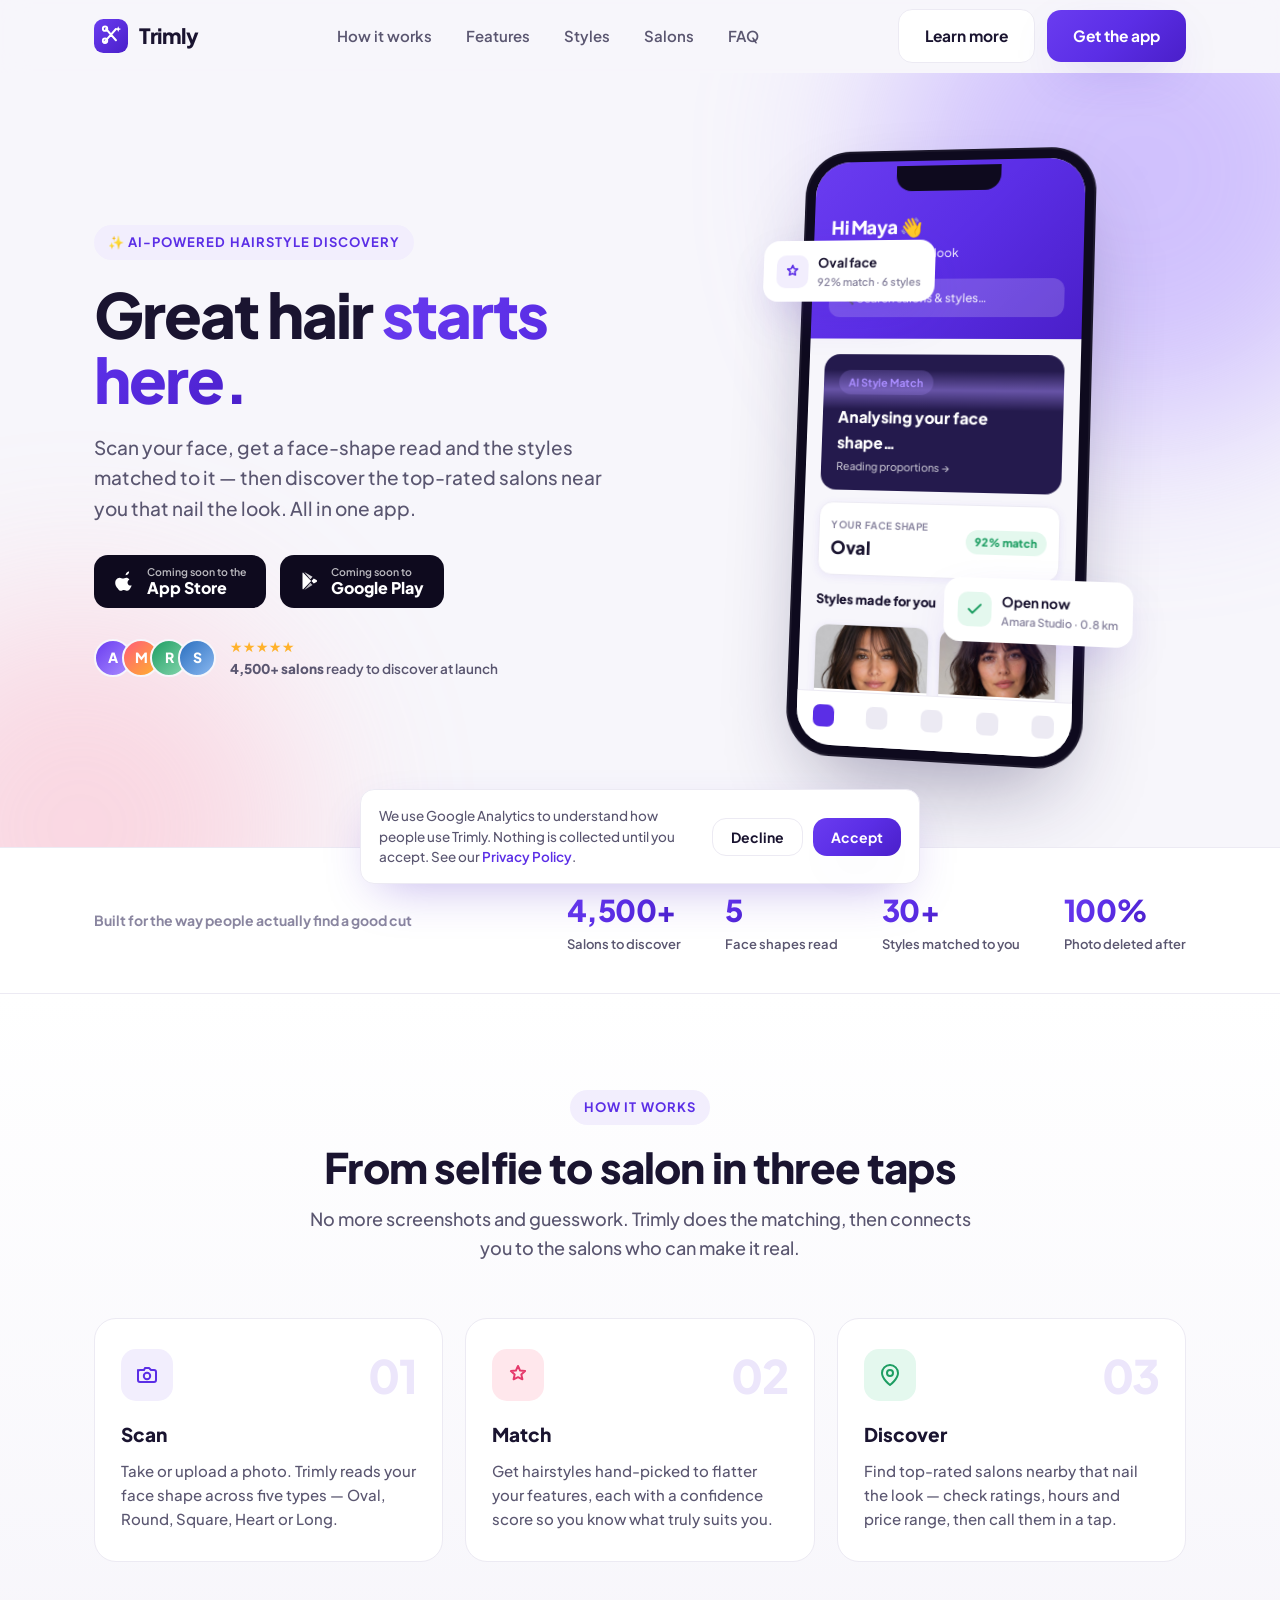
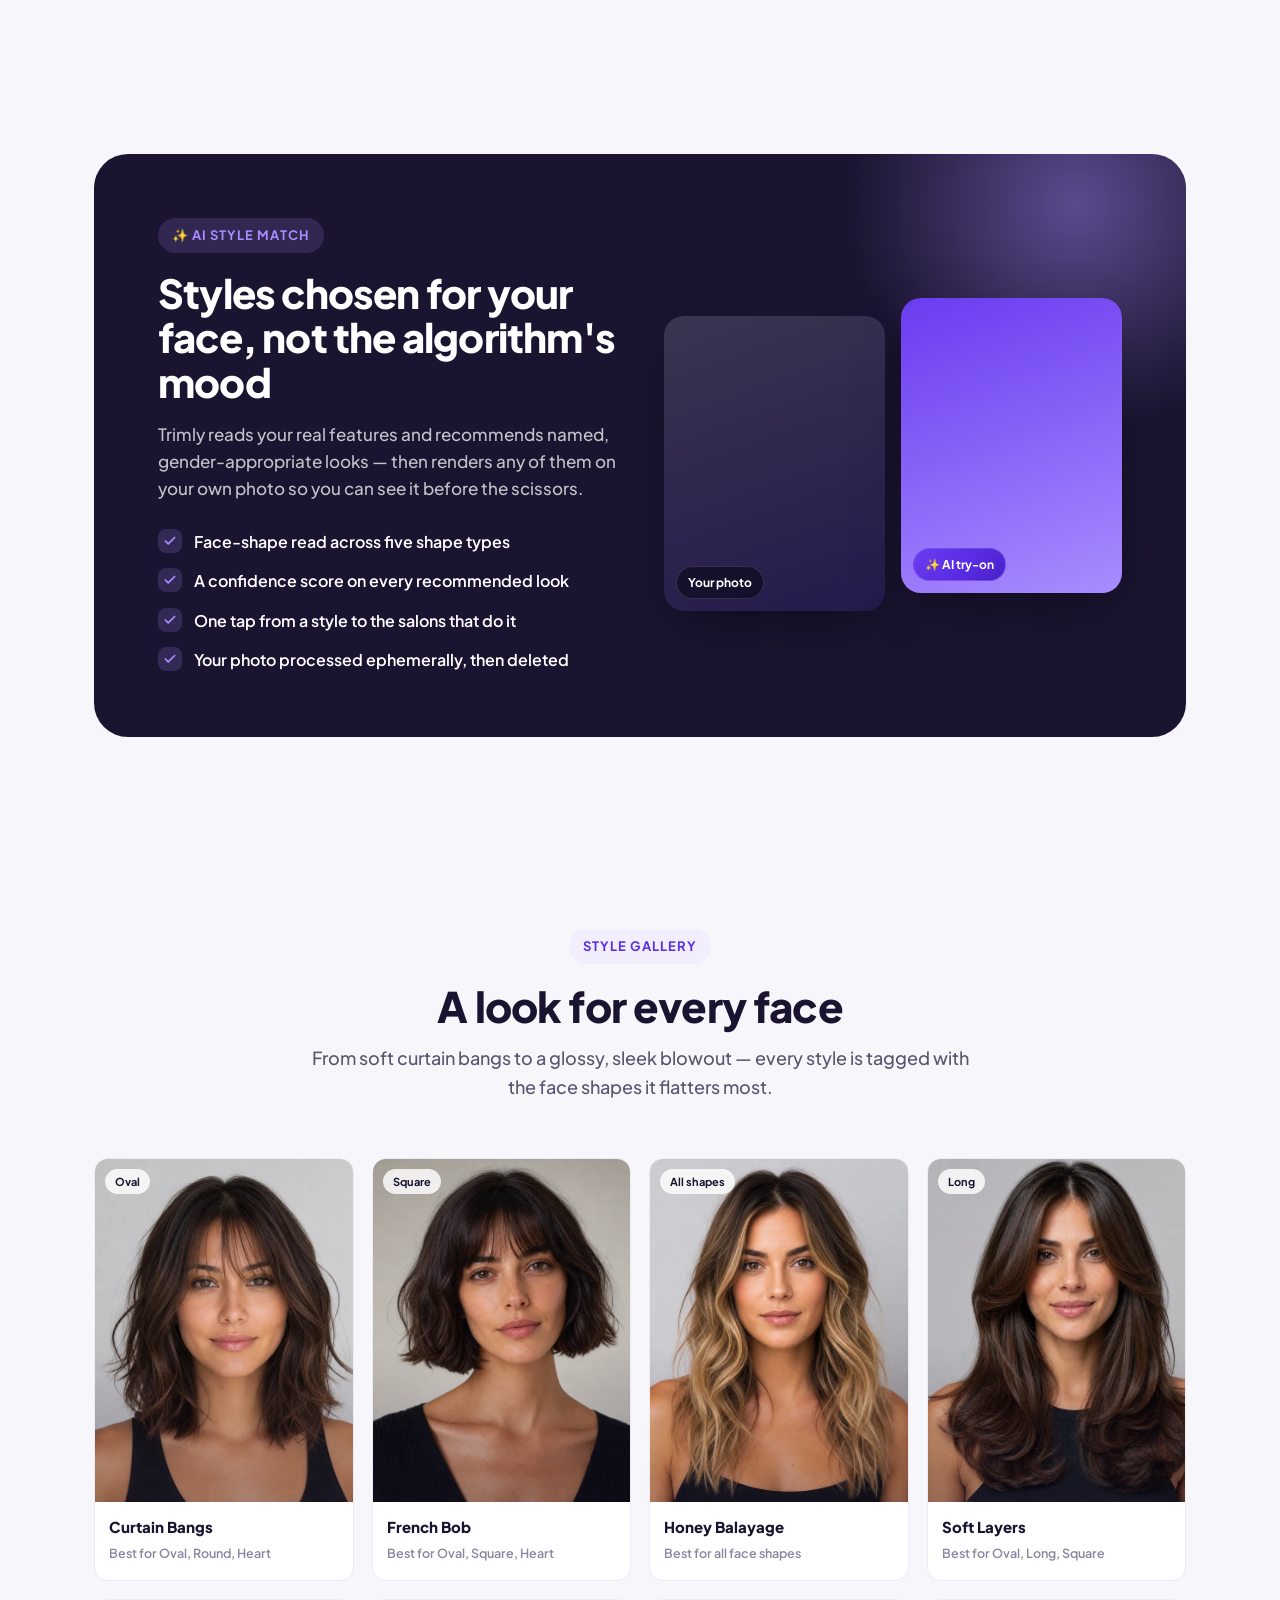
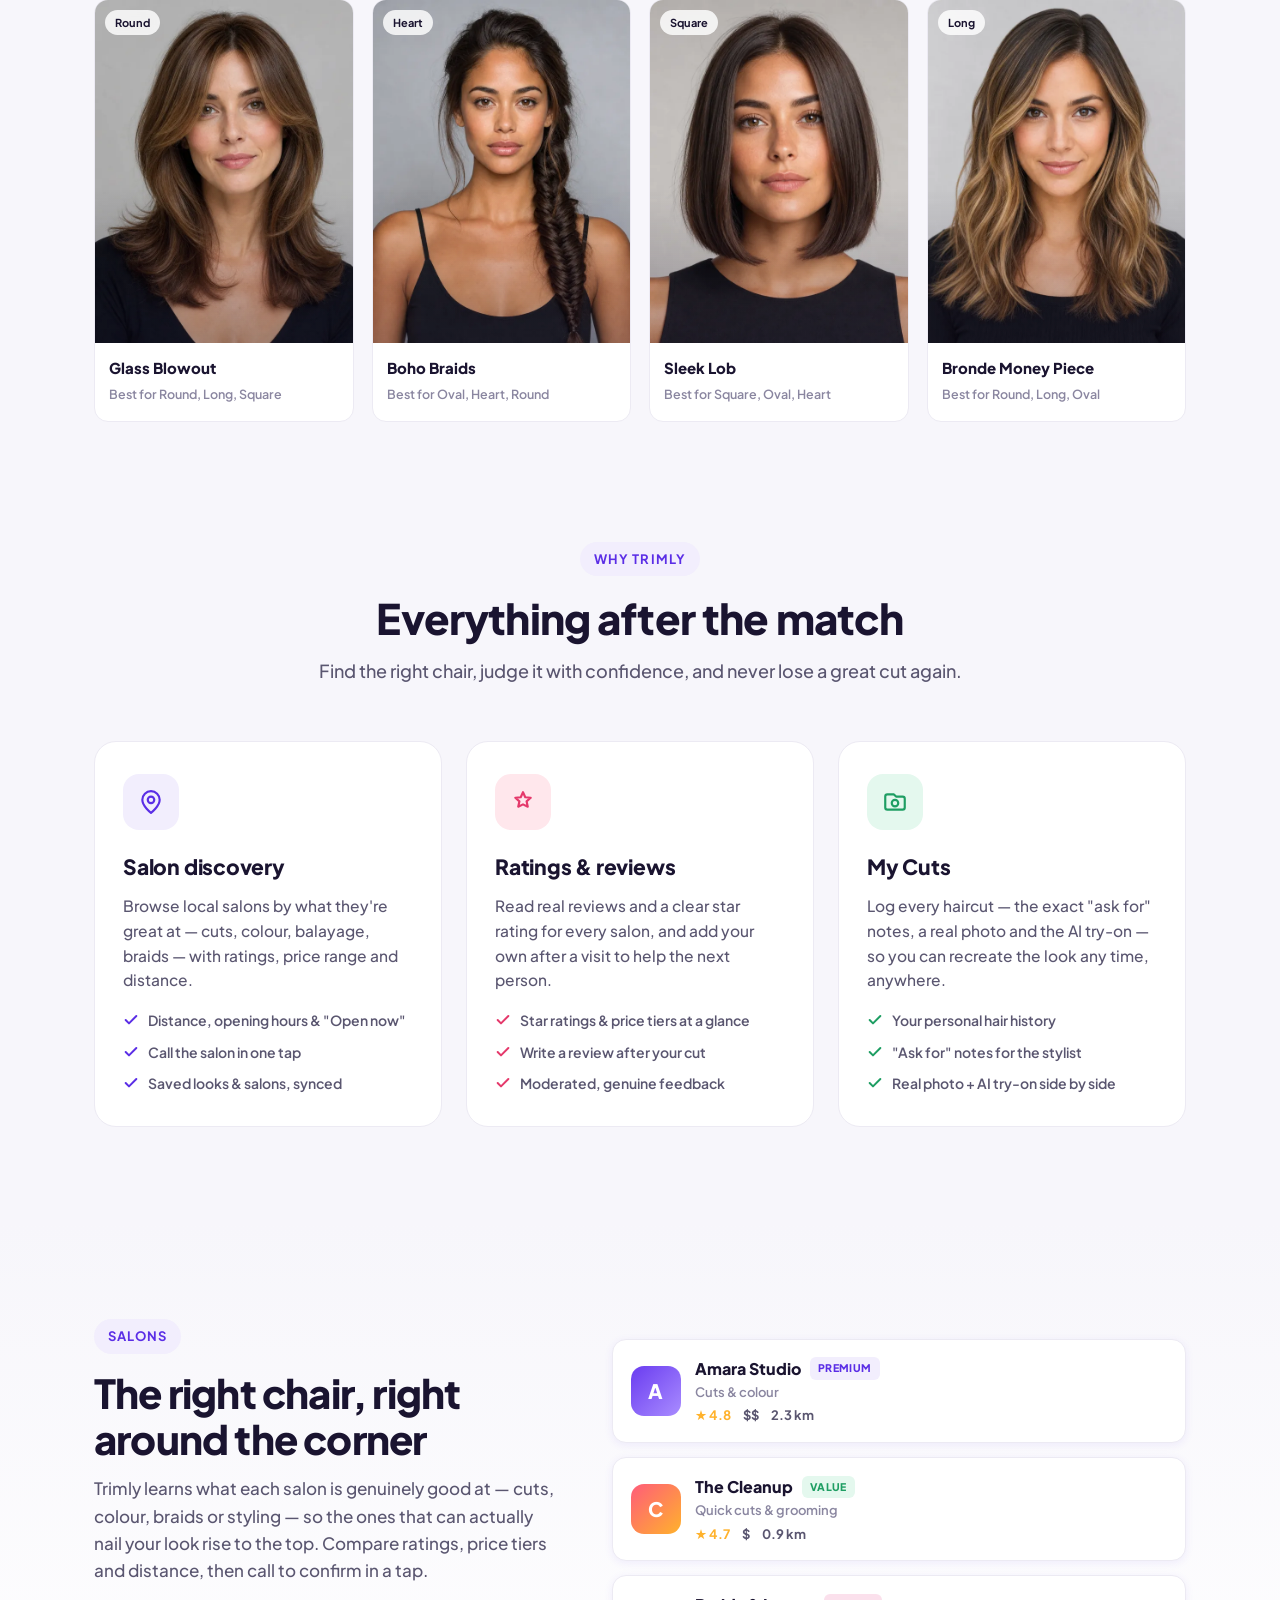
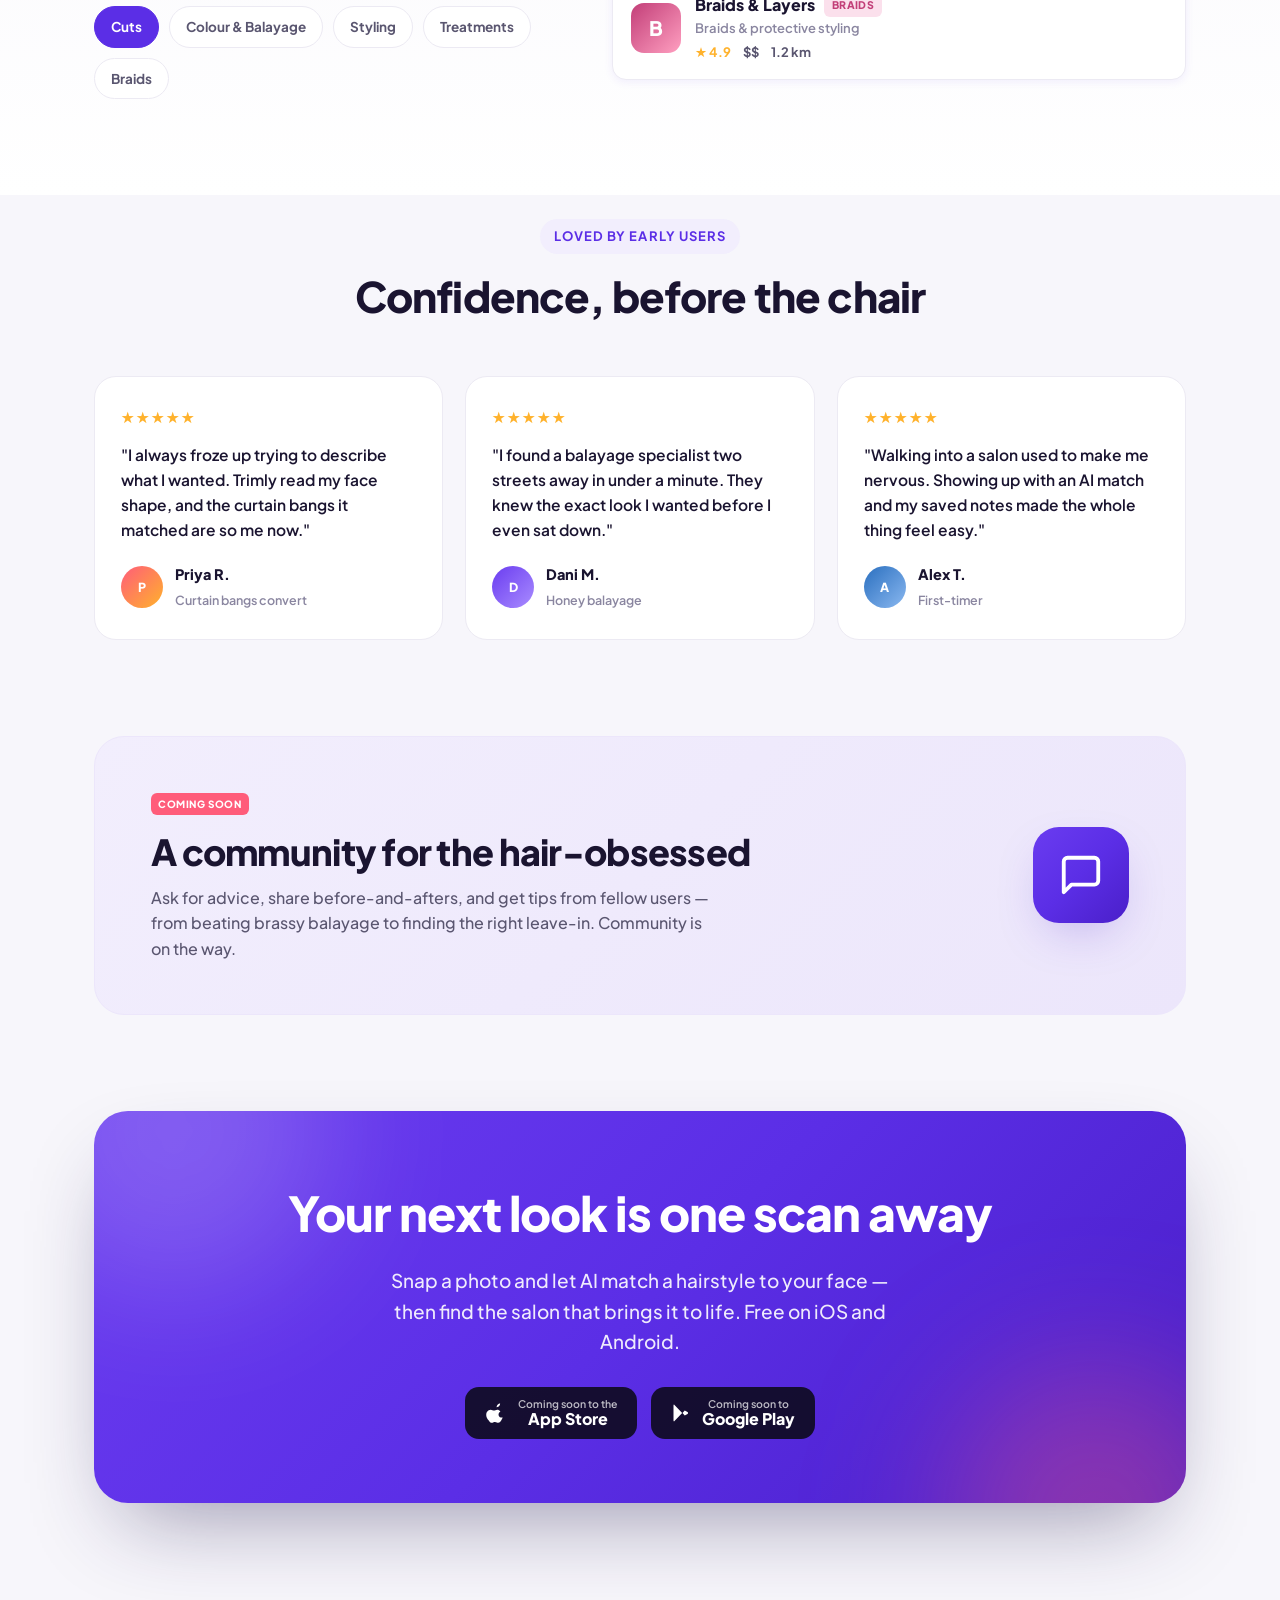
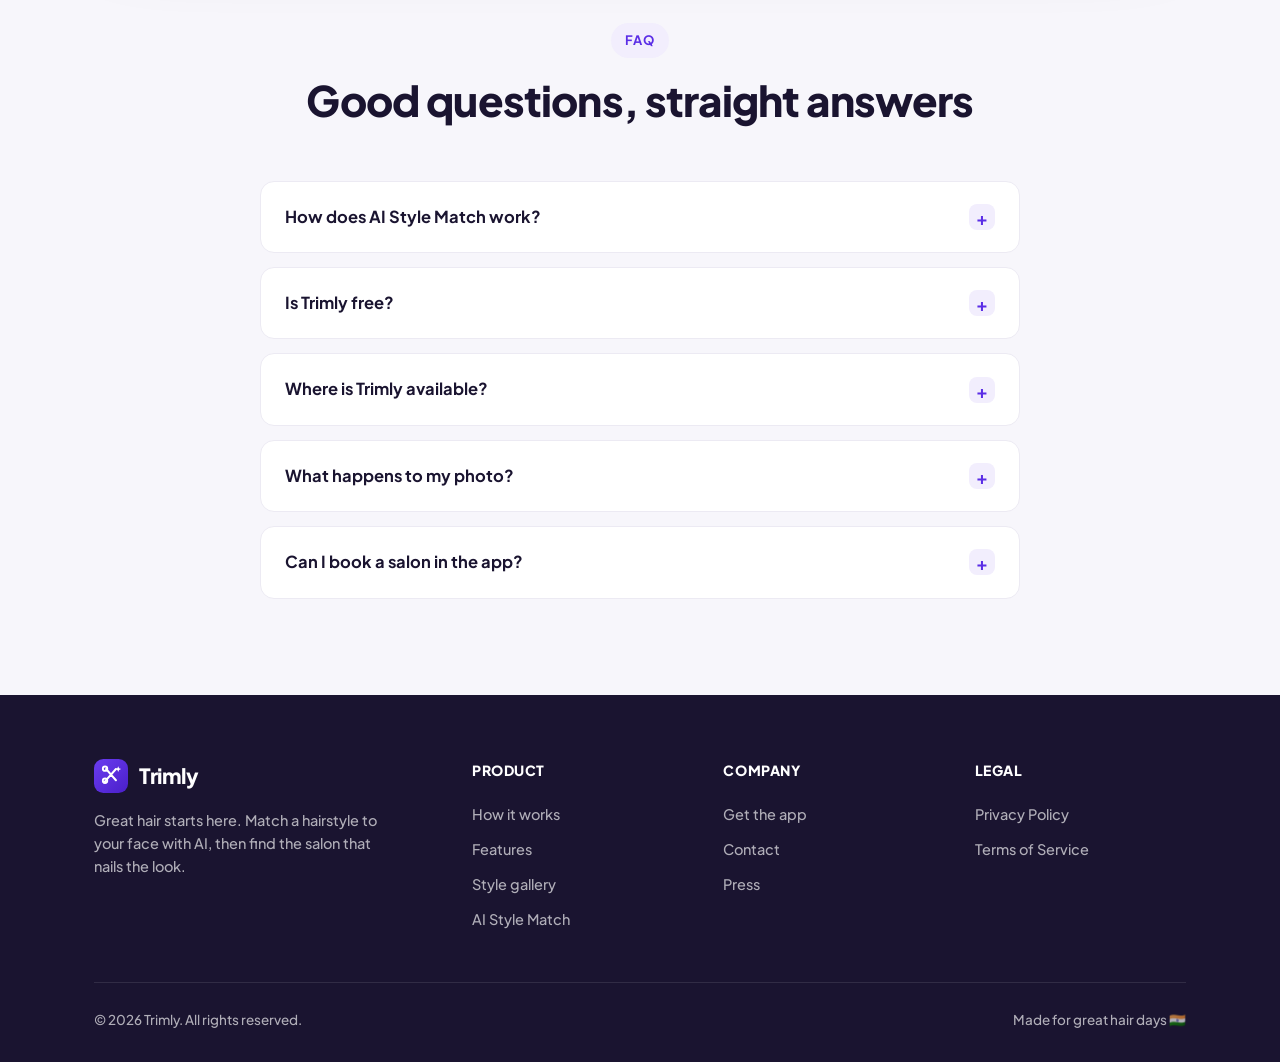
==== index.html @ 28d6a598 "Add real style photos to gallery and hero mockup - Use the app's AI-generated style-catalogue portra" ====
<!DOCTYPE html>
<html lang="en">
<head>
  <meta charset="UTF-8" />
  <meta name="viewport" content="width=device-width, initial-scale=1.0" />
  <meta name="theme-color" content="#5B2EE6" />

  <title>Trimly — Great hair starts here | AI hairstyle match & salon discovery</title>
  <meta name="description" content="Trimly is the AI hairstyle app. Snap a photo, find the cuts that suit your face shape, try them on instantly, and discover top-rated salons near you. Free on iOS & Android." />
  <meta name="keywords" content="Trimly, hairstyle app, AI hairstyle try-on, hair salon near me, face shape hairstyle, salon discovery, hair makeover app, virtual hairstyle" />
  <meta name="author" content="Trimly" />
  <link rel="canonical" href="https://trimly.info/" />
  <meta name="robots" content="index, follow, max-image-preview:large" />

  <!-- Open Graph -->
  <meta property="og:type" content="website" />
  <meta property="og:site_name" content="Trimly" />
  <meta property="og:title" content="Trimly — Great hair starts here" />
  <meta property="og:description" content="Snap a photo, discover the hairstyles that suit your face, try them on with AI, and find top-rated salons near you." />
  <meta property="og:url" content="https://trimly.info/" />
  <meta property="og:image" content="https://trimly.info/og-image.png" />
  <meta property="og:image:width" content="1200" />
  <meta property="og:image:height" content="630" />
  <meta property="og:locale" content="en_IN" />

  <!-- Twitter -->
  <meta name="twitter:card" content="summary_large_image" />
  <meta name="twitter:title" content="Trimly — Great hair starts here" />
  <meta name="twitter:description" content="AI hairstyle match + salon discovery. Snap a photo, find your look, find the chair." />
  <meta name="twitter:image" content="https://trimly.info/og-image.png" />

  <link rel="icon" type="image/svg+xml" href="favicon.svg" />
  <link rel="apple-touch-icon" href="favicon.svg" />
  <link rel="manifest" href="site.webmanifest" />

  <link rel="preconnect" href="https://fonts.googleapis.com" />
  <link rel="preconnect" href="https://fonts.gstatic.com" crossorigin />
  <link href="https://fonts.googleapis.com/css2?family=Plus+Jakarta+Sans:wght@400;500;600;700;800&display=swap" rel="stylesheet" />
  <link rel="stylesheet" href="styles.css" />

  <!-- Structured data -->
  <script type="application/ld+json">
  {
    "@context": "https://schema.org",
    "@type": "MobileApplication",
    "name": "Trimly",
    "operatingSystem": "iOS, Android",
    "applicationCategory": "LifestyleApplication",
    "description": "AI hairstyle match and salon discovery app. Find the hairstyles that suit your face shape, try them on with AI, and discover top-rated salons near you.",
    "url": "https://trimly.info/",
    "offers": { "@type": "Offer", "price": "0", "priceCurrency": "INR" },
    "areaServed": { "@type": "Country", "name": "India" }
  }
  </script>
  <script type="application/ld+json">
  {
    "@context": "https://schema.org",
    "@type": "FAQPage",
    "mainEntity": [
      { "@type": "Question", "name": "How does AI Style Match work?", "acceptedAnswer": { "@type": "Answer", "text": "You take a photo of your face. Trimly analyses your face shape, recommends flattering hairstyles, and generates a realistic try-on of any look on your own face — so you can see it before you sit in the chair." } },
      { "@type": "Question", "name": "Is Trimly free?", "acceptedAnswer": { "@type": "Answer", "text": "Yes. Trimly is free to download and use on iOS and Android. Style discovery, salon browsing, and My Cuts are all included." } },
      { "@type": "Question", "name": "Where is Trimly available?", "acceptedAnswer": { "@type": "Answer", "text": "Trimly is launching across India with a curated catalogue of over 4,500 local salons. More cities are being added all the time." } },
      { "@type": "Question", "name": "Is my photo kept private?", "acceptedAnswer": { "@type": "Answer", "text": "Your face photo is processed for analysis and deleted afterwards — it is never used for anything else. AI Style Match is available to users 18 and over, with explicit consent, in line with India's DPDP Act." } }
    ]
  }
  </script>
</head>
<body>

  <!-- ===== Header ===== -->
  <header class="site-header" id="siteHeader">
    <div class="container">
      <nav class="nav" id="nav">
        <a class="brand" href="/" aria-label="Trimly home">
          <svg class="logo-mark" viewBox="0 0 40 40" fill="none" xmlns="http://www.w3.org/2000/svg" aria-hidden="true">
            <rect width="40" height="40" rx="11" fill="url(#lg)"/>
            <path d="M12 27.5c2.6-3 5.3-6.1 8-9.1m0 0 5.8-6.6M20 18.4l-5.8-6.6M20 18.4l5.8 6.6" stroke="#fff" stroke-width="2.4" stroke-linecap="round"/>
            <circle cx="13" cy="11.4" r="2.6" stroke="#fff" stroke-width="2.2"/>
            <circle cx="13" cy="25.6" r="2.6" stroke="#fff" stroke-width="2.2"/>
            <path d="M28.5 8.5l1 2.4 2.4 1-2.4 1-1 2.4-1-2.4-2.4-1 2.4-1 1-2.4Z" fill="#fff"/>
            <defs><linearGradient id="lg" x1="0" y1="0" x2="40" y2="40" gradientUnits="userSpaceOnUse"><stop stop-color="#6A3CF0"/><stop offset="1" stop-color="#4A1FC9"/></linearGradient></defs>
          </svg>
          Trimly
        </a>
        <ul class="nav-links">
          <li><a href="#how">How it works</a></li>
          <li><a href="#features">Features</a></li>
          <li><a href="#gallery">Styles</a></li>
          <li><a href="#salons">Salons</a></li>
          <li><a href="#faq">FAQ</a></li>
        </ul>
        <div class="nav-cta">
          <a href="#faq" class="btn btn-ghost">Learn more</a>
          <a href="#download" class="btn btn-primary">Get the app</a>
        </div>
        <button class="nav-toggle" id="navToggle" aria-label="Toggle menu" aria-expanded="false">
          <span></span><span></span><span></span>
        </button>
      </nav>
    </div>
  </header>

  <main>
    <!-- ===== Hero ===== -->
    <section class="hero">
      <div class="hero-glow"></div>
      <div class="container">
        <div class="hero-grid">
          <div class="hero-copy reveal">
            <span class="eyebrow">✨ AI-powered hairstyle discovery</span>
            <h1>Great hair <span class="grad-text">starts here.</span></h1>
            <p class="lede">Scan your face, get a face-shape read and the styles matched to it — then discover the top-rated salons near you that nail the look. All in one app.</p>
            <div class="hero-actions">
              <a href="#download" class="store-badge" aria-label="Download on the App Store (coming soon)">
                <svg width="22" height="22" viewBox="0 0 24 24" fill="#fff" aria-hidden="true"><path d="M16.5 1.5c.1 1-.3 2-1 2.8-.7.8-1.8 1.4-2.8 1.3-.1-1 .4-2 1-2.7.8-.8 2-1.4 2.8-1.4ZM19.3 17c-.5 1.1-.7 1.6-1.3 2.6-.9 1.4-2.1 3.1-3.6 3.1-1.3 0-1.7-.9-3.5-.9s-2.2.8-3.5.9c-1.5 0-2.6-1.5-3.5-2.9C1 17.3.7 13 2.3 10.7c.9-1.3 2.5-2.2 3.9-2.2 1.5 0 2.4.9 3.6.9 1.2 0 1.9-.9 3.6-.9 1.2 0 2.5.7 3.4 1.8-3 1.6-2.5 5.9.5 6.7Z"/></svg>
                <span><small>Coming soon to the</small><b>App Store</b></span>
              </a>
              <a href="#download" class="store-badge" aria-label="Get it on Google Play (coming soon)">
                <svg width="20" height="22" viewBox="0 0 24 24" aria-hidden="true"><path d="M3.6 1.8 13.4 12 3.6 22.2c-.4-.2-.6-.6-.6-1.1V2.9c0-.5.2-.9.6-1.1Z" fill="#fff"/><path d="m16.5 8.9 3.3 1.9c.9.5.9 1.8 0 2.3l-3.3 1.9-2.7-3 2.7-3Z" fill="#fff"/><path d="M5.1 1.3 15 7l-2.6 2.9L5.1 1.3Z" fill="#fff" opacity=".85"/><path d="M5.1 22.7 12.4 14l2.6 2.9L5.1 22.7Z" fill="#fff" opacity=".7"/></svg>
                <span><small>Coming soon to</small><b>Google Play</b></span>
              </a>
            </div>
            <div class="hero-social">
              <div class="avatars" aria-hidden="true">
                <span class="av" style="background:linear-gradient(135deg,#6A3CF0,#A98CFF)">A</span>
                <span class="av" style="background:linear-gradient(135deg,#FF5C7A,#FFB22C)">M</span>
                <span class="av" style="background:linear-gradient(135deg,#1E9E63,#86D6AE)">R</span>
                <span class="av" style="background:linear-gradient(135deg,#2A6FBF,#8AB8F0)">S</span>
              </div>
              <div class="rate">
                <div class="stars" aria-hidden="true">★★★★★</div>
                <b>4,500+ salons</b> ready to discover at launch
              </div>
            </div>
          </div>

          <div class="hero-visual reveal">
            <div class="phone-wrap">
              <div class="phone">
                <div class="phone-notch"></div>
                <div class="float-card fc-1">
                  <div class="ic" style="background:var(--tint);color:var(--primary)">
                    <svg width="18" height="18" viewBox="0 0 24 24" fill="none" stroke="currentColor" stroke-width="2.2" stroke-linecap="round" stroke-linejoin="round"><path d="m12 3 2.1 4.6 5 .5-3.8 3.3 1.1 4.9L12 14.2 7.6 16.3l1.1-4.9L4.9 8.1l5-.5L12 3Z"/></svg>
                  </div>
                  <div>Oval face<small>92% match · 6 styles</small></div>
                </div>
                <div class="float-card fc-2">
                  <div class="ic" style="background:var(--success-bg);color:var(--success)">
                    <svg width="18" height="18" viewBox="0 0 24 24" fill="none" stroke="currentColor" stroke-width="2.4" stroke-linecap="round" stroke-linejoin="round"><path d="M20 6 9 17l-5-5"/></svg>
                  </div>
                  <div>Open now<small>Amara Studio · 0.8 km</small></div>
                </div>
                <div class="phone-screen">
                  <div class="app-ui">
                    <div class="app-hero">
                      <h3>Hi Maya 👋</h3>
                      <p>Let's find your next look</p>
                      <div class="app-search">🔍 Search salons & styles…</div>
                    </div>
                    <div class="app-body">
                      <div class="app-scan">
                        <span class="scan-sweep"></span>
                        <span class="chip">AI Style Match</span>
                        <h4>Analysing your face shape…</h4>
                        <p style="opacity:.7;font-size:11px;margin-top:2px">Reading proportions →</p>
                      </div>
                      <div class="app-result">
                        <div class="rrow">
                          <div><small>Your face shape</small><div class="shape">Oval</div></div>
                          <span class="mtag">92% match</span>
                        </div>
                      </div>
                      <div class="app-label" style="margin-top:14px">Styles made for you</div>
                      <div class="app-cards">
                        <div class="app-card">
                          <div class="thumb"><img src="assets/styles/curtain-bangs.jpg" alt="" width="130" height="64" decoding="async" /></div>
                          <div class="meta"><b>Curtain Bangs</b><span>★ 4.8 · Cut</span></div>
                        </div>
                        <div class="app-card">
                          <div class="thumb"><img src="assets/styles/french-bob.jpg" alt="" width="130" height="64" decoding="async" /></div>
                          <div class="meta"><b>French Bob</b><span>★ 4.9 · Style</span></div>
                        </div>
                      </div>
                      <div class="app-find">Find salons for these looks</div>
                    </div>
                    <div class="app-tabbar">
                      <div class="tab active"></div><div class="tab"></div><div class="tab"></div><div class="tab"></div><div class="tab"></div>
                    </div>
                  </div>
                </div>
              </div>
            </div>
          </div>
        </div>
      </div>
    </section>

    <!-- ===== Trust strip ===== -->
    <section class="trust">
      <div class="container">
        <div class="trust-inner reveal">
          <p>Built for the way people actually find a good cut</p>
          <div class="trust-stats">
            <div class="t"><strong>4,500+</strong><span>Salons to discover</span></div>
            <div class="t"><strong>5</strong><span>Face shapes read</span></div>
            <div class="t"><strong>30+</strong><span>Styles matched to you</span></div>
            <div class="t"><strong>100%</strong><span>Photo deleted after</span></div>
          </div>
        </div>
      </div>
    </section>

    <!-- ===== How it works ===== -->
    <section class="section how" id="how">
      <div class="container">
        <div class="section-head reveal">
          <span class="eyebrow">How it works</span>
          <h2>From selfie to salon in three taps</h2>
          <p>No more screenshots and guesswork. Trimly does the matching, then connects you to the salons who can make it real.</p>
        </div>
        <div class="howcards">
          <article class="howcard reveal">
            <div class="hc-top">
              <div class="hc-ic" style="background:var(--tint);color:var(--primary)">
                <svg width="24" height="24" viewBox="0 0 24 24" fill="none" stroke="currentColor" stroke-width="2" stroke-linecap="round" stroke-linejoin="round"><path d="M3 7v10a2 2 0 0 0 2 2h14a2 2 0 0 0 2-2V9a2 2 0 0 0-2-2h-3l-2-2h-4l-1 2H5a2 2 0 0 0-2 2Z"/><circle cx="12" cy="13" r="3.2"/></svg>
              </div>
              <span class="hc-num">01</span>
            </div>
            <h3>Scan</h3>
            <p>Take or upload a photo. Trimly reads your face shape across five types — Oval, Round, Square, Heart or Long.</p>
          </article>
          <article class="howcard reveal">
            <div class="hc-top">
              <div class="hc-ic" style="background:#FFE7EC;color:var(--accent-strong)">
                <svg width="24" height="24" viewBox="0 0 24 24" fill="none" stroke="currentColor" stroke-width="2" stroke-linecap="round" stroke-linejoin="round"><path d="m12 3 2.1 4.6 5 .5-3.8 3.3 1.1 4.9L12 14.2 7.6 16.3l1.1-4.9L4.9 8.1l5-.5L12 3Z"/></svg>
              </div>
              <span class="hc-num">02</span>
            </div>
            <h3>Match</h3>
            <p>Get hairstyles hand-picked to flatter your features, each with a confidence score so you know what truly suits you.</p>
          </article>
          <article class="howcard reveal">
            <div class="hc-top">
              <div class="hc-ic" style="background:var(--success-bg);color:var(--success)">
                <svg width="24" height="24" viewBox="0 0 24 24" fill="none" stroke="currentColor" stroke-width="2" stroke-linecap="round" stroke-linejoin="round"><path d="M20 10c0 6-8 12-8 12s-8-6-8-12a8 8 0 0 1 16 0Z"/><circle cx="12" cy="10" r="3"/></svg>
              </div>
              <span class="hc-num">03</span>
            </div>
            <h3>Discover</h3>
            <p>Find top-rated salons nearby that nail the look — check ratings, hours and price range, then call them in a tap.</p>
          </article>
        </div>
      </div>
    </section>

    <!-- ===== AI Spotlight ===== -->
    <section class="section spotlight" id="ai">
      <div class="container">
        <div class="spotlight-card reveal">
          <div class="spotlight-content">
            <span class="eyebrow">✨ AI Style Match</span>
            <h2>Styles chosen for your face, not the algorithm's mood</h2>
            <p>Trimly reads your real features and recommends named, gender-appropriate looks — then renders any of them on your own photo so you can see it before the scissors.</p>
            <ul class="spotlight-list">
              <li><span class="dot"><svg width="14" height="14" viewBox="0 0 24 24" fill="none" stroke="currentColor" stroke-width="3" stroke-linecap="round" stroke-linejoin="round"><path d="M20 6 9 17l-5-5"/></svg></span> Face-shape read across five shape types</li>
              <li><span class="dot"><svg width="14" height="14" viewBox="0 0 24 24" fill="none" stroke="currentColor" stroke-width="3" stroke-linecap="round" stroke-linejoin="round"><path d="M20 6 9 17l-5-5"/></svg></span> A confidence score on every recommended look</li>
              <li><span class="dot"><svg width="14" height="14" viewBox="0 0 24 24" fill="none" stroke="currentColor" stroke-width="3" stroke-linecap="round" stroke-linejoin="round"><path d="M20 6 9 17l-5-5"/></svg></span> One tap from a style to the salons that do it</li>
              <li><span class="dot"><svg width="14" height="14" viewBox="0 0 24 24" fill="none" stroke="currentColor" stroke-width="3" stroke-linecap="round" stroke-linejoin="round"><path d="M20 6 9 17l-5-5"/></svg></span> Your photo processed ephemerally, then deleted</li>
            </ul>
          </div>
          <div class="spotlight-visual">
            <div class="face-tile before" style="background:linear-gradient(160deg,#3a3550,#241A4D)">
              <span class="badge">Your photo</span>
            </div>
            <div class="face-tile" style="background:linear-gradient(160deg,#6A3CF0,#A98CFF)">
              <span class="badge tag-ai">✨ AI try-on</span>
            </div>
          </div>
        </div>
      </div>
    </section>

    <!-- ===== Style gallery ===== -->
    <section class="section" id="gallery">
      <div class="container">
        <div class="section-head reveal">
          <span class="eyebrow">Style gallery</span>
          <h2>A look for every face</h2>
          <p>From soft curtain bangs to a glossy, sleek blowout — every style is tagged with the face shapes it flatters most.</p>
        </div>
        <div class="gallery-grid">
          <article class="gtile reveal"><div class="gt-img"><picture><source type="image/webp" srcset="assets/styles/curtain-bangs.webp" /><img src="assets/styles/curtain-bangs.jpg" alt="Curtain bangs hairstyle" width="600" height="800" loading="lazy" decoding="async" /></picture><span class="gt-tag">Oval</span></div><div class="gt-body"><b>Curtain Bangs</b><span>Best for Oval, Round, Heart</span></div></article>
          <article class="gtile reveal"><div class="gt-img"><picture><source type="image/webp" srcset="assets/styles/french-bob.webp" /><img src="assets/styles/french-bob.jpg" alt="French bob hairstyle" width="600" height="800" loading="lazy" decoding="async" /></picture><span class="gt-tag">Square</span></div><div class="gt-body"><b>French Bob</b><span>Best for Oval, Square, Heart</span></div></article>
          <article class="gtile reveal"><div class="gt-img"><picture><source type="image/webp" srcset="assets/styles/honey-balayage.webp" /><img src="assets/styles/honey-balayage.jpg" alt="Honey balayage colour" width="600" height="800" loading="lazy" decoding="async" /></picture><span class="gt-tag">All shapes</span></div><div class="gt-body"><b>Honey Balayage</b><span>Best for all face shapes</span></div></article>
          <article class="gtile reveal"><div class="gt-img"><picture><source type="image/webp" srcset="assets/styles/soft-layers.webp" /><img src="assets/styles/soft-layers.jpg" alt="Soft layers haircut" width="600" height="800" loading="lazy" decoding="async" /></picture><span class="gt-tag">Long</span></div><div class="gt-body"><b>Soft Layers</b><span>Best for Oval, Long, Square</span></div></article>
          <article class="gtile reveal"><div class="gt-img"><picture><source type="image/webp" srcset="assets/styles/glass-blowout.webp" /><img src="assets/styles/glass-blowout.jpg" alt="Glass blowout style" width="600" height="800" loading="lazy" decoding="async" /></picture><span class="gt-tag">Round</span></div><div class="gt-body"><b>Glass Blowout</b><span>Best for Round, Long, Square</span></div></article>
          <article class="gtile reveal"><div class="gt-img"><picture><source type="image/webp" srcset="assets/styles/boho-braids.webp" /><img src="assets/styles/boho-braids.jpg" alt="Boho braids style" width="600" height="800" loading="lazy" decoding="async" /></picture><span class="gt-tag">Heart</span></div><div class="gt-body"><b>Boho Braids</b><span>Best for Oval, Heart, Round</span></div></article>
          <article class="gtile reveal"><div class="gt-img"><picture><source type="image/webp" srcset="assets/styles/sleek-lob.webp" /><img src="assets/styles/sleek-lob.jpg" alt="Sleek lob haircut" width="600" height="800" loading="lazy" decoding="async" /></picture><span class="gt-tag">Square</span></div><div class="gt-body"><b>Sleek Lob</b><span>Best for Square, Oval, Heart</span></div></article>
          <article class="gtile reveal"><div class="gt-img"><picture><source type="image/webp" srcset="assets/styles/bronde-money-piece.webp" /><img src="assets/styles/bronde-money-piece.jpg" alt="Bronde money piece colour" width="600" height="800" loading="lazy" decoding="async" /></picture><span class="gt-tag">Long</span></div><div class="gt-body"><b>Bronde Money Piece</b><span>Best for Round, Long, Oval</span></div></article>
        </div>
      </div>
    </section>

    <!-- ===== Features ===== -->
    <section class="section" id="features" style="padding-top:24px">
      <div class="container">
        <div class="section-head reveal">
          <span class="eyebrow">Why Trimly</span>
          <h2>Everything after the match</h2>
          <p>Find the right chair, judge it with confidence, and never lose a great cut again.</p>
        </div>
        <div class="features-grid">
          <article class="feature reveal">
            <div class="f-ic" style="background:var(--tint);color:var(--primary)">
              <svg width="26" height="26" viewBox="0 0 24 24" fill="none" stroke="currentColor" stroke-width="2" stroke-linecap="round" stroke-linejoin="round"><path d="M20 10c0 6-8 12-8 12s-8-6-8-12a8 8 0 0 1 16 0Z"/><circle cx="12" cy="10" r="3"/></svg>
            </div>
            <h3>Salon discovery</h3>
            <p>Browse local salons by what they're great at — cuts, colour, balayage, braids — with ratings, price range and distance.</p>
            <ul class="f-list">
              <li><svg width="16" height="16" viewBox="0 0 24 24" fill="none" stroke="var(--primary)" stroke-width="3" stroke-linecap="round" stroke-linejoin="round"><path d="M20 6 9 17l-5-5"/></svg> Distance, opening hours &amp; "Open now"</li>
              <li><svg width="16" height="16" viewBox="0 0 24 24" fill="none" stroke="var(--primary)" stroke-width="3" stroke-linecap="round" stroke-linejoin="round"><path d="M20 6 9 17l-5-5"/></svg> Call the salon in one tap</li>
              <li><svg width="16" height="16" viewBox="0 0 24 24" fill="none" stroke="var(--primary)" stroke-width="3" stroke-linecap="round" stroke-linejoin="round"><path d="M20 6 9 17l-5-5"/></svg> Saved looks &amp; salons, synced</li>
            </ul>
          </article>

          <article class="feature reveal">
            <div class="f-ic" style="background:#FFE7EC;color:var(--accent-strong)">
              <svg width="26" height="26" viewBox="0 0 24 24" fill="none" stroke="currentColor" stroke-width="2" stroke-linecap="round" stroke-linejoin="round"><path d="m12 3 2.1 4.6 5 .5-3.8 3.3 1.1 4.9L12 14.2 7.6 16.3l1.1-4.9L4.9 8.1l5-.5L12 3Z"/></svg>
            </div>
            <h3>Ratings &amp; reviews</h3>
            <p>Read real reviews and a clear star rating for every salon, and add your own after a visit to help the next person.</p>
            <ul class="f-list">
              <li><svg width="16" height="16" viewBox="0 0 24 24" fill="none" stroke="var(--accent-strong)" stroke-width="3" stroke-linecap="round" stroke-linejoin="round"><path d="M20 6 9 17l-5-5"/></svg> Star ratings &amp; price tiers at a glance</li>
              <li><svg width="16" height="16" viewBox="0 0 24 24" fill="none" stroke="var(--accent-strong)" stroke-width="3" stroke-linecap="round" stroke-linejoin="round"><path d="M20 6 9 17l-5-5"/></svg> Write a review after your cut</li>
              <li><svg width="16" height="16" viewBox="0 0 24 24" fill="none" stroke="var(--accent-strong)" stroke-width="3" stroke-linecap="round" stroke-linejoin="round"><path d="M20 6 9 17l-5-5"/></svg> Moderated, genuine feedback</li>
            </ul>
          </article>

          <article class="feature reveal">
            <div class="f-ic" style="background:var(--success-bg);color:var(--success)">
              <svg width="26" height="26" viewBox="0 0 24 24" fill="none" stroke="currentColor" stroke-width="2" stroke-linecap="round" stroke-linejoin="round"><path d="M3 7v10a2 2 0 0 0 2 2h14a2 2 0 0 0 2-2V9a2 2 0 0 0-2-2h-6l-2-2H5a2 2 0 0 0-2 2Z"/><circle cx="12" cy="13" r="3"/></svg>
            </div>
            <h3>My Cuts</h3>
            <p>Log every haircut — the exact "ask for" notes, a real photo and the AI try-on — so you can recreate the look any time, anywhere.</p>
            <ul class="f-list">
              <li><svg width="16" height="16" viewBox="0 0 24 24" fill="none" stroke="var(--success)" stroke-width="3" stroke-linecap="round" stroke-linejoin="round"><path d="M20 6 9 17l-5-5"/></svg> Your personal hair history</li>
              <li><svg width="16" height="16" viewBox="0 0 24 24" fill="none" stroke="var(--success)" stroke-width="3" stroke-linecap="round" stroke-linejoin="round"><path d="M20 6 9 17l-5-5"/></svg> "Ask for" notes for the stylist</li>
              <li><svg width="16" height="16" viewBox="0 0 24 24" fill="none" stroke="var(--success)" stroke-width="3" stroke-linecap="round" stroke-linejoin="round"><path d="M20 6 9 17l-5-5"/></svg> Real photo + AI try-on side by side</li>
            </ul>
          </article>
        </div>
      </div>
    </section>

    <!-- ===== Salons ===== -->
    <section class="section salons" id="salons">
      <div class="container">
        <div class="salons-grid">
          <div class="salons-copy reveal">
            <span class="eyebrow">Salons</span>
            <h2>The right chair, right around the corner</h2>
            <p>Trimly learns what each salon is genuinely good at — cuts, colour, braids or styling — so the ones that can actually nail your look rise to the top. Compare ratings, price tiers and distance, then call to confirm in a tap.</p>
            <div class="pill-row">
              <span class="pill on">Cuts</span>
              <span class="pill">Colour &amp; Balayage</span>
              <span class="pill">Styling</span>
              <span class="pill">Treatments</span>
              <span class="pill">Braids</span>
            </div>
          </div>
          <div class="salon-list reveal">
            <div class="salon-row">
              <div class="salon-av" style="background:linear-gradient(135deg,#6A3CF0,#A98CFF)">A</div>
              <div class="salon-info">
                <div class="sname">Amara Studio <span class="salon-tag" style="background:var(--tint);color:var(--primary)">Premium</span></div>
                <div class="styp">Cuts &amp; colour</div>
                <div class="smeta"><span class="star">★ 4.8</span><span>$$</span><span>2.3 km</span></div>
              </div>
            </div>
            <div class="salon-row">
              <div class="salon-av" style="background:linear-gradient(135deg,#FF5C7A,#FFB22C)">C</div>
              <div class="salon-info">
                <div class="sname">The Cleanup <span class="salon-tag" style="background:var(--success-bg);color:var(--success)">Value</span></div>
                <div class="styp">Quick cuts &amp; grooming</div>
                <div class="smeta"><span class="star">★ 4.7</span><span>$</span><span>0.9 km</span></div>
              </div>
            </div>
            <div class="salon-row">
              <div class="salon-av" style="background:linear-gradient(135deg,#C23E78,#FF9FC0)">B</div>
              <div class="salon-info">
                <div class="sname">Braids &amp; Layers <span class="salon-tag" style="background:#FBE0EC;color:#C23E78">Braids</span></div>
                <div class="styp">Braids &amp; protective styling</div>
                <div class="smeta"><span class="star">★ 4.9</span><span>$$</span><span>1.2 km</span></div>
              </div>
            </div>
          </div>
        </div>
      </div>
    </section>

    <!-- ===== Testimonials ===== -->
    <section class="section" id="loved" style="padding-top:24px">
      <div class="container">
        <div class="section-head reveal">
          <span class="eyebrow">Loved by early users</span>
          <h2>Confidence, before the chair</h2>
        </div>
        <div class="tcards">
          <article class="tcard reveal">
            <div class="tstars" aria-hidden="true">★★★★★</div>
            <blockquote>"I always froze up trying to describe what I wanted. Trimly read my face shape, and the curtain bangs it matched are so me now."</blockquote>
            <div class="tauthor">
              <span class="ta-av" style="background:linear-gradient(135deg,#FF5C7A,#FFB22C)">P</span>
              <div><b>Priya R.</b><span>Curtain bangs convert</span></div>
            </div>
          </article>
          <article class="tcard reveal">
            <div class="tstars" aria-hidden="true">★★★★★</div>
            <blockquote>"I found a balayage specialist two streets away in under a minute. They knew the exact look I wanted before I even sat down."</blockquote>
            <div class="tauthor">
              <span class="ta-av" style="background:linear-gradient(135deg,#6A3CF0,#A98CFF)">D</span>
              <div><b>Dani M.</b><span>Honey balayage</span></div>
            </div>
          </article>
          <article class="tcard reveal">
            <div class="tstars" aria-hidden="true">★★★★★</div>
            <blockquote>"Walking into a salon used to make me nervous. Showing up with an AI match and my saved notes made the whole thing feel easy."</blockquote>
            <div class="tauthor">
              <span class="ta-av" style="background:linear-gradient(135deg,#2A6FBF,#8AB8F0)">A</span>
              <div><b>Alex T.</b><span>First-timer</span></div>
            </div>
          </article>
        </div>
      </div>
    </section>

    <!-- ===== Community (coming soon) ===== -->
    <section class="community-band">
      <div class="container">
        <div class="community-inner reveal">
          <div>
            <span class="badge-soon">Coming soon</span>
            <h2>A community for the hair-obsessed</h2>
            <p>Ask for advice, share before-and-afters, and get tips from fellow users — from beating brassy balayage to finding the right leave-in. Community is on the way.</p>
          </div>
          <div class="community-ic" aria-hidden="true">
            <svg width="46" height="46" viewBox="0 0 24 24" fill="none" stroke="#fff" stroke-width="2" stroke-linecap="round" stroke-linejoin="round"><path d="M21 15a2 2 0 0 1-2 2H7l-4 4V5a2 2 0 0 1 2-2h14a2 2 0 0 1 2 2z"/></svg>
          </div>
        </div>
      </div>
    </section>

    <!-- ===== Download / CTA ===== -->
    <section class="cta-band" id="download">
      <div class="container">
        <div class="cta-inner reveal">
          <h2>Your next look is one scan away</h2>
          <p>Snap a photo and let AI match a hairstyle to your face — then find the salon that brings it to life. Free on iOS and Android.</p>
          <div class="cta-actions">
            <a href="#" class="store-badge on-grad" aria-label="App Store (coming soon)">
              <svg width="22" height="22" viewBox="0 0 24 24" fill="#fff" aria-hidden="true"><path d="M16.5 1.5c.1 1-.3 2-1 2.8-.7.8-1.8 1.4-2.8 1.3-.1-1 .4-2 1-2.7.8-.8 2-1.4 2.8-1.4ZM19.3 17c-.5 1.1-.7 1.6-1.3 2.6-.9 1.4-2.1 3.1-3.6 3.1-1.3 0-1.7-.9-3.5-.9s-2.2.8-3.5.9c-1.5 0-2.6-1.5-3.5-2.9C1 17.3.7 13 2.3 10.7c.9-1.3 2.5-2.2 3.9-2.2 1.5 0 2.4.9 3.6.9 1.2 0 1.9-.9 3.6-.9 1.2 0 2.5.7 3.4 1.8-3 1.6-2.5 5.9.5 6.7Z"/></svg>
              <span><small>Coming soon to the</small><b>App Store</b></span>
            </a>
            <a href="#" class="store-badge on-grad" aria-label="Google Play (coming soon)">
              <svg width="20" height="22" viewBox="0 0 24 24" aria-hidden="true"><path d="M3.6 1.8 13.4 12 3.6 22.2c-.4-.2-.6-.6-.6-1.1V2.9c0-.5.2-.9.6-1.1Z" fill="#fff"/><path d="m16.5 8.9 3.3 1.9c.9.5.9 1.8 0 2.3l-3.3 1.9-2.7-3 2.7-3Z" fill="#fff"/></svg>
              <span><small>Coming soon to</small><b>Google Play</b></span>
            </a>
          </div>
        </div>
      </div>
    </section>

    <!-- ===== FAQ ===== -->
    <section class="section" id="faq" style="padding-top:24px">
      <div class="container">
        <div class="section-head reveal">
          <span class="eyebrow">FAQ</span>
          <h2>Good questions, straight answers</h2>
        </div>
        <div class="faq-list">
          <details class="faq-item reveal">
            <summary>How does AI Style Match work? <span class="plus">+</span></summary>
            <div class="faq-body">You take a photo of your face. Trimly analyses your face shape, recommends flattering hairstyles, and generates a realistic try-on of any look on your own face — so you can see it before you ever sit in the chair.</div>
          </details>
          <details class="faq-item reveal">
            <summary>Is Trimly free? <span class="plus">+</span></summary>
            <div class="faq-body">Yes. Trimly is free to download and use on iOS and Android. Style discovery, salon browsing, saved looks and My Cuts are all included.</div>
          </details>
          <details class="faq-item reveal">
            <summary>Where is Trimly available? <span class="plus">+</span></summary>
            <div class="faq-body">Trimly is launching across India with a curated catalogue of over 4,500 local salons including ratings, hours and contact details. More cities are being added all the time.</div>
          </details>
          <details class="faq-item reveal">
            <summary>What happens to my photo? <span class="plus">+</span></summary>
            <div class="faq-body">Your face photo is processed only to analyse your face shape and render your try-on, then deleted — it is never used for anything else. AI Style Match is available to users 18 and over, with explicit consent, in line with India's DPDP Act 2023.</div>
          </details>
          <details class="faq-item reveal">
            <summary>Can I book a salon in the app? <span class="plus">+</span></summary>
            <div class="faq-body">Trimly helps you discover and contact salons — see their hours, reviews and price range, and call them in one tap. In-app booking is on our roadmap for a future release.</div>
          </details>
        </div>
      </div>
    </section>
  </main>

  <!-- ===== Footer ===== -->
  <footer class="site-footer">
    <div class="container">
      <div class="footer-grid">
        <div class="footer-brand">
          <a class="brand" href="/">
            <svg class="logo-mark" viewBox="0 0 40 40" fill="none" xmlns="http://www.w3.org/2000/svg" aria-hidden="true">
              <rect width="40" height="40" rx="11" fill="url(#lgf)"/>
              <path d="M12 27.5c2.6-3 5.3-6.1 8-9.1m0 0 5.8-6.6M20 18.4l-5.8-6.6M20 18.4l5.8 6.6" stroke="#fff" stroke-width="2.4" stroke-linecap="round"/>
              <circle cx="13" cy="11.4" r="2.6" stroke="#fff" stroke-width="2.2"/>
              <circle cx="13" cy="25.6" r="2.6" stroke="#fff" stroke-width="2.2"/>
              <path d="M28.5 8.5l1 2.4 2.4 1-2.4 1-1 2.4-1-2.4-2.4-1 2.4-1 1-2.4Z" fill="#fff"/>
              <defs><linearGradient id="lgf" x1="0" y1="0" x2="40" y2="40" gradientUnits="userSpaceOnUse"><stop stop-color="#6A3CF0"/><stop offset="1" stop-color="#4A1FC9"/></linearGradient></defs>
            </svg>
            Trimly
          </a>
          <p>Great hair starts here. Match a hairstyle to your face with AI, then find the salon that nails the look.</p>
        </div>
        <div class="footer-col">
          <h4>Product</h4>
          <a href="#how">How it works</a>
          <a href="#features">Features</a>
          <a href="#gallery">Style gallery</a>
          <a href="#ai">AI Style Match</a>
        </div>
        <div class="footer-col">
          <h4>Company</h4>
          <a href="#download">Get the app</a>
          <a href="mailto:hello@trimly.info">Contact</a>
          <a href="mailto:press@trimly.info">Press</a>
        </div>
        <div class="footer-col">
          <h4>Legal</h4>
          <a href="privacy.html">Privacy Policy</a>
          <a href="terms.html">Terms of Service</a>
        </div>
      </div>
      <div class="footer-bottom">
        <span>© <span id="year">2026</span> Trimly. All rights reserved.</span>
        <span class="made">Made for great hair days 🇮🇳</span>
      </div>
    </div>
  </footer>

  <script src="analytics.js" defer></script>
  <script src="main.js" defer></script>
</body>
</html>
---- styles.css ----
/* Trimly marketing site — design tokens mirror the app (PRD §7) */
:root {
  --primary: #5B2EE6;
  --primary-600: #6A3CF0;
  --primary-800: #4A1FC9;
  --accent: #FF5C7A;
  --accent-strong: #E5396B;
  --ink: #1A1430;
  --ink-2: #241A4D;
  --muted: #5A5670;
  --muted-2: #8A86A0;
  --bg: #F7F6FB;
  --tint: #F2EEFD;
  --tint-2: #ECE6FB;
  --line: #ECEAF3;
  --star: #FFB22C;
  --success: #1E9E63;
  --success-bg: #E4F8EE;
  --scan: #A98CFF;
  --grad: linear-gradient(135deg, #6A3CF0 0%, #5B2EE6 50%, #4A1FC9 100%);
  --grad-soft: linear-gradient(135deg, #7C4DF6 0%, #5B2EE6 100%);
  --shadow-sm: 0 2px 8px rgba(91, 46, 230, .08);
  --shadow: 0 18px 50px -18px rgba(74, 31, 201, .35);
  --shadow-lg: 0 40px 90px -30px rgba(36, 26, 77, .45);
  --radius: 22px;
  --radius-sm: 14px;
  --maxw: 1140px;
  --font: 'Plus Jakarta Sans', -apple-system, BlinkMacSystemFont, 'Segoe UI', Roboto, sans-serif;
}

* { box-sizing: border-box; margin: 0; padding: 0; }
html { scroll-behavior: smooth; -webkit-text-size-adjust: 100%; }
body {
  font-family: var(--font);
  color: var(--ink);
  background: var(--bg);
  line-height: 1.6;
  font-weight: 500;
  -webkit-font-smoothing: antialiased;
  text-rendering: optimizeLegibility;
  overflow-x: hidden;
}
a { color: inherit; text-decoration: none; }
img, svg { display: block; max-width: 100%; }
ul { list-style: none; }

.container { width: 100%; max-width: var(--maxw); margin-inline: auto; padding-inline: 24px; }
.eyebrow {
  display: inline-flex; align-items: center; gap: 8px;
  font-size: 13px; font-weight: 700; letter-spacing: .08em; text-transform: uppercase;
  color: var(--primary); background: var(--tint); padding: 7px 14px; border-radius: 100px;
}
.section { padding: 96px 0; }
.section-head { max-width: 680px; margin: 0 auto 56px; text-align: center; }
.section-head h2 { font-size: clamp(28px, 4vw, 42px); font-weight: 800; letter-spacing: -.02em; line-height: 1.15; margin: 18px 0 14px; }
.section-head p { color: var(--muted); font-size: 18px; }

/* Buttons */
.btn {
  display: inline-flex; align-items: center; justify-content: center; gap: 9px;
  font-family: var(--font); font-weight: 700; font-size: 15.5px;
  padding: 14px 26px; border-radius: var(--radius-sm); border: 0; cursor: pointer;
  transition: transform .18s ease, box-shadow .18s ease, background .18s ease;
  white-space: nowrap;
}
.btn-primary { background: var(--grad); color: #fff; box-shadow: var(--shadow); }
.btn-primary:hover { transform: translateY(-2px); box-shadow: 0 24px 60px -20px rgba(74, 31, 201, .55); }
.btn-ghost { background: #fff; color: var(--ink); border: 1.5px solid var(--line); }
.btn-ghost:hover { border-color: var(--primary); color: var(--primary); transform: translateY(-2px); }
.btn-light { background: rgba(255,255,255,.16); color: #fff; border: 1.5px solid rgba(255,255,255,.32); backdrop-filter: blur(6px); }
.btn-light:hover { background: rgba(255,255,255,.26); transform: translateY(-2px); }

/* Header */
.site-header {
  position: sticky; top: 0; z-index: 100;
  background: rgba(247, 246, 251, .82); backdrop-filter: saturate(180%) blur(14px);
  border-bottom: 1px solid transparent; transition: border-color .25s ease, box-shadow .25s ease;
}
.site-header.scrolled { border-color: var(--line); box-shadow: 0 6px 24px -18px rgba(36,26,77,.4); }
.nav { display: flex; align-items: center; justify-content: space-between; height: 72px; }
.brand { display: inline-flex; align-items: center; gap: 11px; font-weight: 800; font-size: 21px; letter-spacing: -.02em; }
.brand .logo-mark { width: 34px; height: 34px; }
.nav-links { display: flex; align-items: center; gap: 34px; }
.nav-links a { font-weight: 600; font-size: 15px; color: var(--muted); transition: color .15s; }
.nav-links a:hover { color: var(--ink); }
.nav-cta { display: flex; align-items: center; gap: 12px; }
.nav-toggle { display: none; background: none; border: 0; cursor: pointer; padding: 8px; }
.nav-toggle span { display: block; width: 22px; height: 2px; background: var(--ink); border-radius: 2px; transition: .25s; }
.nav-toggle span + span { margin-top: 5px; }

/* Hero */
.hero { position: relative; padding: 72px 0 88px; overflow: hidden; }
.hero-glow { position: absolute; inset: 0; z-index: 0; pointer-events: none; }
.hero-glow::before, .hero-glow::after {
  content: ''; position: absolute; border-radius: 50%; filter: blur(90px); opacity: .5;
}
.hero-glow::before { width: 520px; height: 520px; background: #A98CFF; top: -160px; right: -120px; }
.hero-glow::after { width: 440px; height: 440px; background: #FF9FB4; bottom: -200px; left: -140px; opacity: .35; }
.hero-grid { position: relative; z-index: 1; display: grid; grid-template-columns: 1.05fr .95fr; gap: 56px; align-items: center; }
.hero-copy h1 { font-size: clamp(38px, 5.4vw, 62px); font-weight: 800; line-height: 1.05; letter-spacing: -.03em; margin: 22px 0 20px; }
.hero-copy h1 .grad-text { background: var(--grad); -webkit-background-clip: text; background-clip: text; -webkit-text-fill-color: transparent; }
.hero-copy .lede { font-size: 19px; color: var(--muted); max-width: 520px; margin-bottom: 32px; }
.hero-actions { display: flex; flex-wrap: wrap; gap: 14px; align-items: center; }
.hero-meta { display: flex; align-items: center; gap: 22px; margin-top: 34px; flex-wrap: wrap; }
.hero-meta .stat strong { display: block; font-size: 24px; font-weight: 800; letter-spacing: -.02em; }
.hero-meta .stat span { font-size: 13.5px; color: var(--muted-2); font-weight: 600; }
.hero-meta .divider { width: 1px; height: 38px; background: var(--line); }

/* Phone mockup */
.phone-wrap { display: flex; justify-content: center; perspective: 1600px; }
.phone {
  position: relative; width: 300px; height: 614px; border-radius: 46px;
  background: #0E0A1E; padding: 11px;
  box-shadow: var(--shadow-lg), inset 0 0 0 2px rgba(255,255,255,.06);
  transform: rotateY(-12deg) rotateX(4deg) rotateZ(1deg);
  transition: transform .5s cubic-bezier(.2,.8,.2,1);
}
.phone:hover { transform: rotateY(-6deg) rotateX(2deg); }
.phone-screen { width: 100%; height: 100%; border-radius: 36px; overflow: hidden; background: var(--bg); position: relative; }
.phone-notch { position: absolute; top: 16px; left: 50%; transform: translateX(-50%); width: 108px; height: 26px; background: #0E0A1E; border-radius: 0 0 16px 16px; z-index: 5; }
.float-card {
  position: absolute; background: #fff; border-radius: 16px; padding: 12px 14px;
  box-shadow: var(--shadow); display: flex; align-items: center; gap: 10px; z-index: 6;
  font-weight: 700; font-size: 13.5px;
}
.float-card .ic { width: 34px; height: 34px; border-radius: 10px; display: grid; place-items: center; flex: none; }
.float-card.fc-1 { top: 92px; left: -42px; animation: floaty 5s ease-in-out infinite; }
.float-card.fc-2 { bottom: 120px; right: -46px; animation: floaty 5s ease-in-out infinite 1.2s; }
.float-card small { display: block; font-weight: 600; color: var(--muted-2); font-size: 11px; }
@keyframes floaty { 0%,100% { transform: translateY(0); } 50% { transform: translateY(-12px); } }

/* In-phone app UI (pure CSS) */
.app-ui { height: 100%; display: flex; flex-direction: column; font-size: 12px; }
.app-hero { background: var(--grad); padding: 52px 18px 22px; color: #fff; }
.app-hero h3 { font-size: 19px; font-weight: 800; letter-spacing: -.02em; }
.app-hero p { font-size: 12px; opacity: .85; margin-top: 3px; }
.app-search { margin-top: 16px; background: rgba(255,255,255,.18); border-radius: 12px; padding: 10px 12px; font-size: 12px; color: rgba(255,255,255,.9); display: flex; gap: 8px; align-items: center; }
.app-body { padding: 16px; flex: 1; overflow: hidden; }
.app-label { font-weight: 800; font-size: 13px; margin: 4px 0 10px; }
.app-scan { background: var(--ink-2); border-radius: 16px; padding: 16px; color: #fff; position: relative; overflow: hidden; }
.app-scan .scan-sweep { position: absolute; left: 0; right: 0; height: 40px; background: linear-gradient(180deg, transparent, rgba(169,140,255,.5), transparent); animation: sweep 2.6s ease-in-out infinite; }
@keyframes sweep { 0% { top: -40px; } 100% { top: 100%; } }
.app-scan .chip { display: inline-block; background: rgba(169,140,255,.22); color: var(--scan); font-weight: 700; font-size: 11px; padding: 4px 10px; border-radius: 100px; }
.app-scan h4 { font-size: 16px; font-weight: 800; margin: 10px 0 2px; }
.app-cards { display: grid; grid-template-columns: 1fr 1fr; gap: 10px; margin-top: 14px; }
.app-card { background: #fff; border: 1px solid var(--line); border-radius: 14px; overflow: hidden; box-shadow: var(--shadow-sm); }
.app-card .thumb { height: 64px; overflow: hidden; }
.app-card .thumb img { width: 100%; height: 100%; object-fit: cover; object-position: center 28%; display: block; }
.app-card .meta { padding: 8px 10px; }
.app-card .meta b { font-size: 12px; font-weight: 800; }
.app-card .meta span { display: flex; align-items: center; gap: 4px; color: var(--muted-2); font-size: 10.5px; font-weight: 600; }
.app-tabbar { height: 54px; background: #fff; border-top: 1px solid var(--line); display: flex; align-items: center; justify-content: space-around; padding-bottom: 6px; }
.app-tabbar .tab { width: 22px; height: 22px; border-radius: 7px; background: var(--line); }
.app-tabbar .tab.active { background: var(--primary); }

/* Logo strip */
.trust { padding: 38px 0; border-top: 1px solid var(--line); border-bottom: 1px solid var(--line); background: #fff; }
.trust-inner { display: flex; align-items: center; justify-content: space-between; gap: 30px; flex-wrap: wrap; }
.trust-inner p { font-weight: 700; color: var(--muted-2); font-size: 14px; }
.trust-stats { display: flex; gap: 44px; flex-wrap: wrap; }
.trust-stats .t strong { font-size: 30px; font-weight: 800; letter-spacing: -.02em; background: var(--grad); -webkit-background-clip: text; background-clip: text; -webkit-text-fill-color: transparent; }
.trust-stats .t span { display: block; font-size: 13px; color: var(--muted); font-weight: 600; }

/* Features */
.features-grid { display: grid; grid-template-columns: repeat(3, 1fr); gap: 24px; }
.feature {
  background: #fff; border: 1px solid var(--line); border-radius: var(--radius); padding: 32px 28px;
  transition: transform .22s ease, box-shadow .22s ease, border-color .22s;
}
.feature:hover { transform: translateY(-6px); box-shadow: var(--shadow); border-color: transparent; }
.feature .f-ic { width: 56px; height: 56px; border-radius: 16px; display: grid; place-items: center; margin-bottom: 20px; }
.feature h3 { font-size: 21px; font-weight: 800; letter-spacing: -.01em; margin-bottom: 10px; }
.feature p { color: var(--muted); font-size: 15.5px; }
.feature .f-list { margin-top: 16px; display: grid; gap: 9px; }
.feature .f-list li { display: flex; gap: 9px; align-items: flex-start; font-size: 14px; font-weight: 600; color: var(--muted); }
.feature .f-list svg { flex: none; margin-top: 3px; }

/* How it works */
.how { background: linear-gradient(180deg, #fff 0%, var(--bg) 100%); }
.steps { display: grid; grid-template-columns: repeat(3, 1fr); gap: 24px; position: relative; }
.step { text-align: center; padding: 8px; }
.step .num { width: 58px; height: 58px; margin: 0 auto 20px; border-radius: 50%; display: grid; place-items: center; background: var(--grad); color: #fff; font-weight: 800; font-size: 22px; box-shadow: var(--shadow); }
.step h3 { font-size: 19px; font-weight: 800; margin-bottom: 8px; }
.step p { color: var(--muted); font-size: 15px; max-width: 300px; margin-inline: auto; }

/* Spotlight (AI) */
.spotlight { position: relative; }
.spotlight-card {
  background: var(--ink); border-radius: 34px; padding: 64px; color: #fff; position: relative; overflow: hidden;
  display: grid; grid-template-columns: 1fr 1fr; gap: 48px; align-items: center;
}
.spotlight-card::before { content: ''; position: absolute; width: 460px; height: 460px; background: radial-gradient(circle, rgba(169,140,255,.45), transparent 70%); top: -180px; right: -120px; }
.spotlight-card .eyebrow { background: rgba(169,140,255,.16); color: var(--scan); }
.spotlight-card h2 { font-size: clamp(28px, 3.6vw, 40px); font-weight: 800; letter-spacing: -.02em; line-height: 1.12; margin: 18px 0 16px; position: relative; }
.spotlight-card p { color: rgba(255,255,255,.74); font-size: 17px; position: relative; }
.spotlight-list { margin-top: 26px; display: grid; gap: 14px; position: relative; }
.spotlight-list li { display: flex; gap: 12px; align-items: flex-start; font-weight: 600; }
.spotlight-list .dot { width: 24px; height: 24px; border-radius: 8px; background: rgba(169,140,255,.18); color: var(--scan); display: grid; place-items: center; flex: none; }
.spotlight-visual { position: relative; display: grid; grid-template-columns: 1fr 1fr; gap: 16px; }
.face-tile { border-radius: 20px; aspect-ratio: 3/4; position: relative; overflow: hidden; box-shadow: 0 20px 50px -20px rgba(0,0,0,.6); }
.face-tile .badge { position: absolute; left: 12px; bottom: 12px; background: rgba(14,10,30,.7); backdrop-filter: blur(6px); color: #fff; font-weight: 700; font-size: 12px; padding: 6px 11px; border-radius: 100px; border: 1px solid rgba(255,255,255,.14); }
.face-tile.before { transform: translateY(18px); }
.face-tile .tag-ai { background: var(--grad); color: #fff; }

/* CTA band */
.cta-band { padding: 0 0 96px; }
.cta-inner {
  background: var(--grad); border-radius: 34px; padding: 64px; text-align: center; color: #fff; position: relative; overflow: hidden;
  box-shadow: var(--shadow-lg);
}
.cta-inner::before, .cta-inner::after { content: ''; position: absolute; border-radius: 50%; filter: blur(70px); }
.cta-inner::before { width: 320px; height: 320px; background: rgba(255,255,255,.18); top: -140px; left: -80px; }
.cta-inner::after { width: 300px; height: 300px; background: rgba(255, 92, 122, .35); bottom: -160px; right: -60px; }
.cta-inner h2 { font-size: clamp(30px, 4.4vw, 48px); font-weight: 800; letter-spacing: -.02em; position: relative; }
.cta-inner p { font-size: 19px; opacity: .9; margin: 14px auto 30px; max-width: 540px; position: relative; }
.cta-actions { display: flex; gap: 14px; justify-content: center; flex-wrap: wrap; position: relative; }

/* Store badges */
.store-badge { display: inline-flex; align-items: center; gap: 11px; background: #0E0A1E; color: #fff; padding: 11px 20px; border-radius: 14px; transition: transform .18s; }
.store-badge:hover { transform: translateY(-2px); }
.store-badge.on-grad { background: rgba(14,10,30,.9); }
.store-badge small { display: block; font-size: 10.5px; opacity: .72; font-weight: 600; line-height: 1.2; }
.store-badge b { display: block; font-size: 16px; font-weight: 800; line-height: 1.15; }
.badge-soon { font-size: 10px; font-weight: 800; letter-spacing: .06em; text-transform: uppercase; background: var(--accent); color: #fff; padding: 3px 7px; border-radius: 6px; }

/* FAQ */
.faq-list { max-width: 760px; margin: 0 auto; display: grid; gap: 14px; }
.faq-item { background: #fff; border: 1px solid var(--line); border-radius: var(--radius-sm); overflow: hidden; transition: border-color .2s, box-shadow .2s; }
.faq-item[open] { border-color: var(--primary); box-shadow: var(--shadow-sm); }
.faq-item summary { list-style: none; cursor: pointer; padding: 22px 24px; font-weight: 700; font-size: 16.5px; display: flex; justify-content: space-between; align-items: center; gap: 16px; }
.faq-item summary::-webkit-details-marker { display: none; }
.faq-item summary .plus { flex: none; width: 26px; height: 26px; border-radius: 8px; background: var(--tint); color: var(--primary); display: grid; place-items: center; font-size: 18px; transition: transform .25s, background .2s; }
.faq-item[open] summary .plus { transform: rotate(45deg); background: var(--primary); color: #fff; }
.faq-item .faq-body { padding: 0 24px 22px; color: var(--muted); font-size: 15.5px; }

/* Footer */
.site-footer { background: var(--ink); color: rgba(255,255,255,.66); padding: 64px 0 32px; }
.footer-grid { display: grid; grid-template-columns: 1.6fr 1fr 1fr 1fr; gap: 40px; padding-bottom: 44px; border-bottom: 1px solid rgba(255,255,255,.1); }
.footer-brand .brand { color: #fff; margin-bottom: 16px; }
.footer-brand p { font-size: 14.5px; max-width: 300px; }
.footer-col h4 { color: #fff; font-size: 14px; font-weight: 800; letter-spacing: .04em; text-transform: uppercase; margin-bottom: 16px; }
.footer-col a { display: block; font-size: 14.5px; padding: 6px 0; transition: color .15s; }
.footer-col a:hover { color: #fff; }
.footer-bottom { display: flex; justify-content: space-between; align-items: center; padding-top: 26px; font-size: 13.5px; flex-wrap: wrap; gap: 12px; }
.footer-bottom .made { display: inline-flex; align-items: center; gap: 7px; }

/* Reveal animation */
.reveal { opacity: 0; transform: translateY(26px); transition: opacity .7s cubic-bezier(.2,.8,.2,1), transform .7s cubic-bezier(.2,.8,.2,1); }
.reveal.in { opacity: 1; transform: none; }

/* Legal pages */
.legal { max-width: 800px; margin: 0 auto; padding: 60px 24px 96px; }
.legal h1 { font-size: 38px; font-weight: 800; letter-spacing: -.02em; margin-bottom: 8px; }
.legal .updated { color: var(--muted-2); font-weight: 600; margin-bottom: 36px; }
.legal h2 { font-size: 22px; font-weight: 800; margin: 36px 0 12px; }
.legal p, .legal li { color: var(--muted); font-size: 16px; margin-bottom: 12px; }
.legal ul { padding-left: 22px; list-style: disc; }
.legal a { color: var(--primary); font-weight: 600; }

/* Responsive */
@media (max-width: 940px) {
  .hero-grid { grid-template-columns: 1fr; gap: 48px; text-align: center; }
  .hero-copy .lede { margin-inline: auto; }
  .hero-actions, .hero-meta { justify-content: center; }
  .spotlight-card { grid-template-columns: 1fr; gap: 36px; padding: 44px; }
  .features-grid { grid-template-columns: 1fr; }
  .steps { grid-template-columns: 1fr; gap: 40px; }
  .footer-grid { grid-template-columns: 1fr 1fr; gap: 32px; }
}
@media (max-width: 720px) {
  .section { padding: 72px 0; }
  .nav-links, .nav-cta .btn-ghost { display: none; }
  .nav-toggle { display: block; }
  .nav.open .nav-links { display: flex; position: absolute; top: 72px; left: 0; right: 0; flex-direction: column; gap: 0; background: #fff; border-bottom: 1px solid var(--line); padding: 8px 0; box-shadow: var(--shadow); }
  .nav.open .nav-links a { padding: 14px 24px; width: 100%; }
  .trust-inner { flex-direction: column; text-align: center; }
  .trust-stats { justify-content: center; gap: 30px; }
  .cta-inner, .spotlight-card { padding: 36px 24px; }
  .footer-grid { grid-template-columns: 1fr; }
  .phone { transform: none; }
}
@media (prefers-reduced-motion: reduce) {
  * { animation: none !important; scroll-behavior: auto; }
  .reveal { opacity: 1; transform: none; transition: none; }
}

/* ============================================================
   v2 additions — richer sections merged from new mockup
   ============================================================ */

/* Hero social proof */
.hero-social { display: flex; align-items: center; gap: 14px; margin-top: 28px; }
.avatars { display: flex; }
.avatars .av { width: 38px; height: 38px; border-radius: 50%; border: 2.5px solid var(--bg); margin-left: -10px; display: grid; place-items: center; color: #fff; font-weight: 800; font-size: 14px; }
.avatars .av:first-child { margin-left: 0; }
.hero-social .rate b { font-weight: 800; }
.hero-social .rate { font-size: 13.5px; color: var(--muted); font-weight: 600; }
.hero-social .stars { color: var(--star); letter-spacing: 1px; }

/* In-phone result extras */
.app-result { background: #fff; border: 1px solid var(--line); border-radius: 14px; padding: 12px; margin-top: 12px; box-shadow: var(--shadow-sm); }
.app-result .rrow { display: flex; align-items: center; justify-content: space-between; }
.app-result .rrow small { color: var(--muted-2); font-weight: 700; font-size: 10px; text-transform: uppercase; letter-spacing: .05em; }
.app-result .shape { font-size: 18px; font-weight: 800; }
.app-result .mtag { background: var(--success-bg); color: var(--success); font-weight: 800; font-size: 11px; padding: 3px 9px; border-radius: 100px; }
.app-find { margin-top: 12px; background: var(--grad); color: #fff; text-align: center; font-weight: 800; font-size: 11.5px; padding: 10px; border-radius: 11px; }

/* How it works — numbered cards */
.howcards { display: grid; grid-template-columns: repeat(3, 1fr); gap: 22px; }
.howcard { position: relative; background: #fff; border: 1px solid var(--line); border-radius: var(--radius); padding: 30px 26px; overflow: hidden; transition: transform .22s ease, box-shadow .22s ease; }
.howcard:hover { transform: translateY(-6px); box-shadow: var(--shadow); }
.howcard .hc-top { display: flex; align-items: center; justify-content: space-between; margin-bottom: 18px; }
.howcard .hc-ic { width: 52px; height: 52px; border-radius: 15px; display: grid; place-items: center; }
.howcard .hc-num { font-size: 46px; font-weight: 800; letter-spacing: -.03em; color: var(--tint-2); line-height: 1; }
.howcard h3 { font-size: 19px; font-weight: 800; margin-bottom: 9px; }
.howcard p { color: var(--muted); font-size: 15px; }

/* Style gallery */
.gallery-grid { display: grid; grid-template-columns: repeat(4, 1fr); gap: 18px; }
.gtile { border-radius: var(--radius-sm); overflow: hidden; border: 1px solid var(--line); background: #fff; transition: transform .2s ease, box-shadow .2s ease; }
.gtile:hover { transform: translateY(-5px); box-shadow: var(--shadow); }
.gtile .gt-img { aspect-ratio: 3/4; position: relative; overflow: hidden; background: var(--tint-2); }
.gtile .gt-img picture, .gtile .gt-img img { display: block; width: 100%; height: 100%; object-fit: cover; }
.gtile .gt-img::after { content: ''; position: absolute; inset: 0; background: linear-gradient(180deg, rgba(26,20,48,0) 55%, rgba(26,20,48,.28)); pointer-events: none; }
.gtile .gt-tag { position: absolute; top: 10px; left: 10px; background: rgba(255,255,255,.82); backdrop-filter: blur(4px); color: var(--ink); font-weight: 700; font-size: 11px; padding: 4px 10px; border-radius: 100px; }
.gtile .gt-body { padding: 13px 14px 15px; }
.gtile .gt-body b { font-size: 15px; font-weight: 800; display: block; }
.gtile .gt-body span { font-size: 12.5px; color: var(--muted-2); font-weight: 600; }

/* Salons section */
.salons { background: linear-gradient(180deg, var(--bg) 0%, #fff 100%); }
.salons-grid { display: grid; grid-template-columns: .9fr 1.1fr; gap: 48px; align-items: center; }
.salons-copy h2 { font-size: clamp(28px, 3.6vw, 40px); font-weight: 800; letter-spacing: -.02em; line-height: 1.14; margin: 16px 0 14px; }
.salons-copy p { color: var(--muted); font-size: 17px; margin-bottom: 22px; }
.pill-row { display: flex; flex-wrap: wrap; gap: 10px; }
.pill-row .pill { font-weight: 700; font-size: 13.5px; padding: 9px 16px; border-radius: 100px; background: #fff; border: 1.5px solid var(--line); color: var(--muted); }
.pill-row .pill.on { background: var(--primary); color: #fff; border-color: var(--primary); }
.salon-list { display: grid; gap: 14px; }
.salon-row { display: flex; align-items: center; gap: 14px; background: #fff; border: 1px solid var(--line); border-radius: var(--radius-sm); padding: 16px 18px; box-shadow: var(--shadow-sm); transition: transform .18s ease, box-shadow .18s ease; }
.salon-row:hover { transform: translateX(4px); box-shadow: var(--shadow); }
.salon-av { width: 50px; height: 50px; border-radius: 13px; display: grid; place-items: center; color: #fff; font-weight: 800; font-size: 20px; flex: none; }
.salon-info { flex: 1; min-width: 0; }
.salon-info .sname { display: flex; align-items: center; gap: 9px; font-weight: 800; font-size: 16px; }
.salon-info .styp { font-size: 13px; color: var(--muted-2); font-weight: 600; }
.salon-info .smeta { display: flex; align-items: center; gap: 12px; font-size: 13px; font-weight: 700; color: var(--muted); margin-top: 3px; }
.salon-info .smeta .star { color: var(--star); }
.salon-tag { font-size: 10.5px; font-weight: 800; letter-spacing: .04em; text-transform: uppercase; padding: 3px 8px; border-radius: 6px; }

/* Testimonials */
.tcards { display: grid; grid-template-columns: repeat(3, 1fr); gap: 22px; }
.tcard { background: #fff; border: 1px solid var(--line); border-radius: var(--radius); padding: 28px 26px; transition: transform .2s ease, box-shadow .2s ease; }
.tcard:hover { transform: translateY(-5px); box-shadow: var(--shadow); }
.tcard .tstars { color: var(--star); letter-spacing: 2px; font-size: 15px; margin-bottom: 14px; }
.tcard blockquote { font-size: 15.5px; color: var(--ink); font-weight: 600; line-height: 1.6; }
.tcard .tauthor { display: flex; align-items: center; gap: 12px; margin-top: 20px; }
.tcard .tauthor .ta-av { width: 42px; height: 42px; border-radius: 50%; display: grid; place-items: center; color: #fff; font-weight: 800; flex: none; }
.tcard .tauthor b { display: block; font-size: 14.5px; font-weight: 800; }
.tcard .tauthor span { font-size: 12.5px; color: var(--muted-2); font-weight: 600; }

/* Community coming-soon band */
.community-band { padding: 0 0 96px; }
.community-inner { background: linear-gradient(135deg, var(--tint) 0%, var(--tint-2) 100%); border: 1px solid var(--tint-2); border-radius: 30px; padding: 52px 56px; display: flex; align-items: center; justify-content: space-between; gap: 40px; }
.community-inner .badge-soon { display: inline-block; margin-bottom: 16px; }
.community-inner h2 { font-size: clamp(26px, 3.4vw, 36px); font-weight: 800; letter-spacing: -.02em; line-height: 1.15; margin-bottom: 12px; }
.community-inner p { color: var(--muted); font-size: 16px; max-width: 560px; }
.community-ic { width: 96px; height: 96px; border-radius: 26px; background: var(--grad); display: grid; place-items: center; flex: none; box-shadow: var(--shadow); }

/* Responsive — v2 sections */
@media (max-width: 940px) {
  .howcards { grid-template-columns: 1fr; }
  .gallery-grid { grid-template-columns: repeat(2, 1fr); }
  .salons-grid { grid-template-columns: 1fr; gap: 32px; }
  .tcards { grid-template-columns: 1fr; }
  .community-inner { flex-direction: column; text-align: center; padding: 40px 28px; }
}
@media (max-width: 560px) {
  .gallery-grid { grid-template-columns: 1fr 1fr; gap: 12px; }
  .hero-social { flex-wrap: wrap; }
}

/* ===== Consent banner ===== */
.consent-banner {
  position: fixed;
  left: 16px;
  right: 16px;
  bottom: 16px;
  z-index: 1000;
  max-width: 560px;
  margin: 0 auto;
  display: flex;
  align-items: center;
  gap: 16px;
  flex-wrap: wrap;
  padding: 16px 18px;
  background: #fff;
  border: 1px solid var(--line);
  border-radius: var(--radius-sm);
  box-shadow: var(--shadow);
  transform: translateY(140%);
  opacity: 0;
  transition: transform .3s ease, opacity .3s ease;
}
.consent-banner.show { transform: translateY(0); opacity: 1; }
.consent-text {
  flex: 1 1 240px;
  margin: 0;
  font-size: 13.5px;
  line-height: 1.5;
  color: var(--muted);
}
.consent-text a { color: var(--primary); font-weight: 600; }
.consent-actions { display: flex; gap: 10px; flex-shrink: 0; }
.consent-banner .btn { padding: 9px 18px; font-size: 14px; }
@media (prefers-reduced-motion: reduce) {
  .consent-banner { transition: opacity .2s ease; transform: none; }
}
@media (max-width: 480px) {
  .consent-actions { width: 100%; }
  .consent-actions .btn { flex: 1; }
}
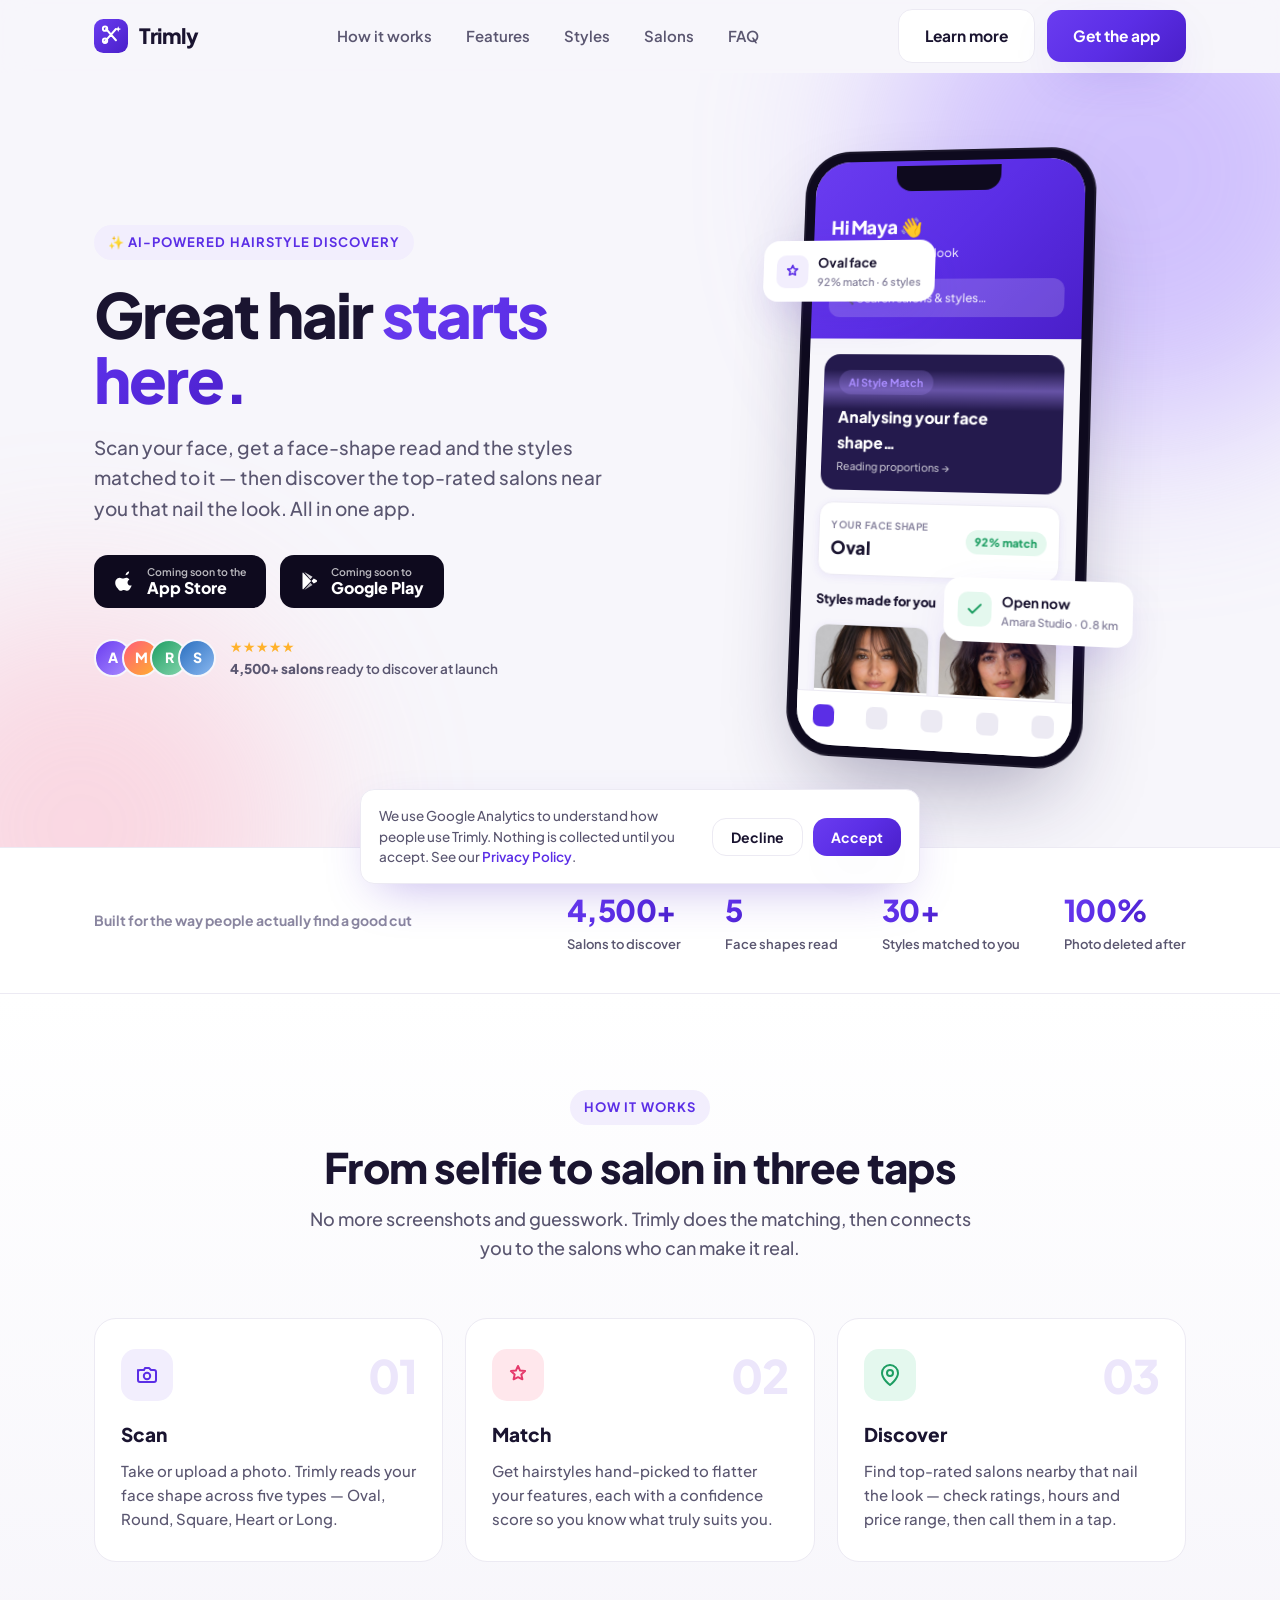
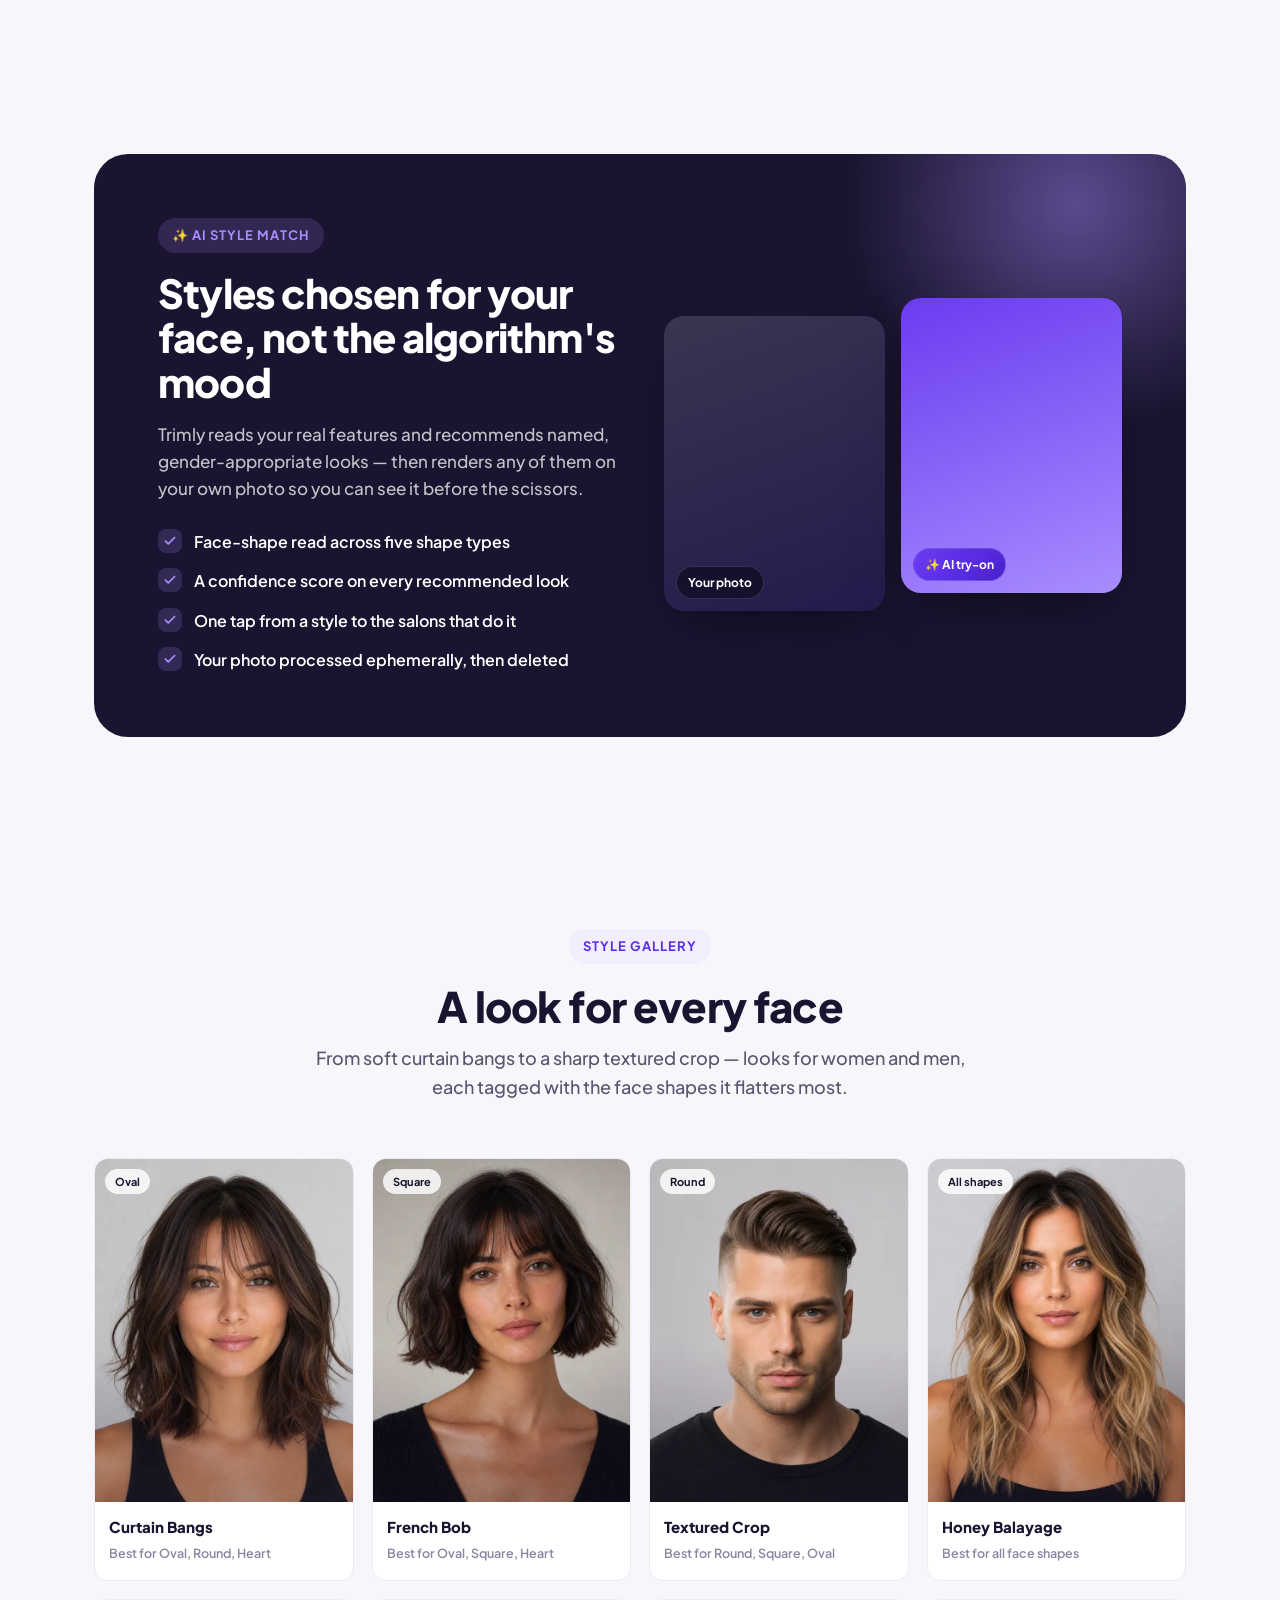
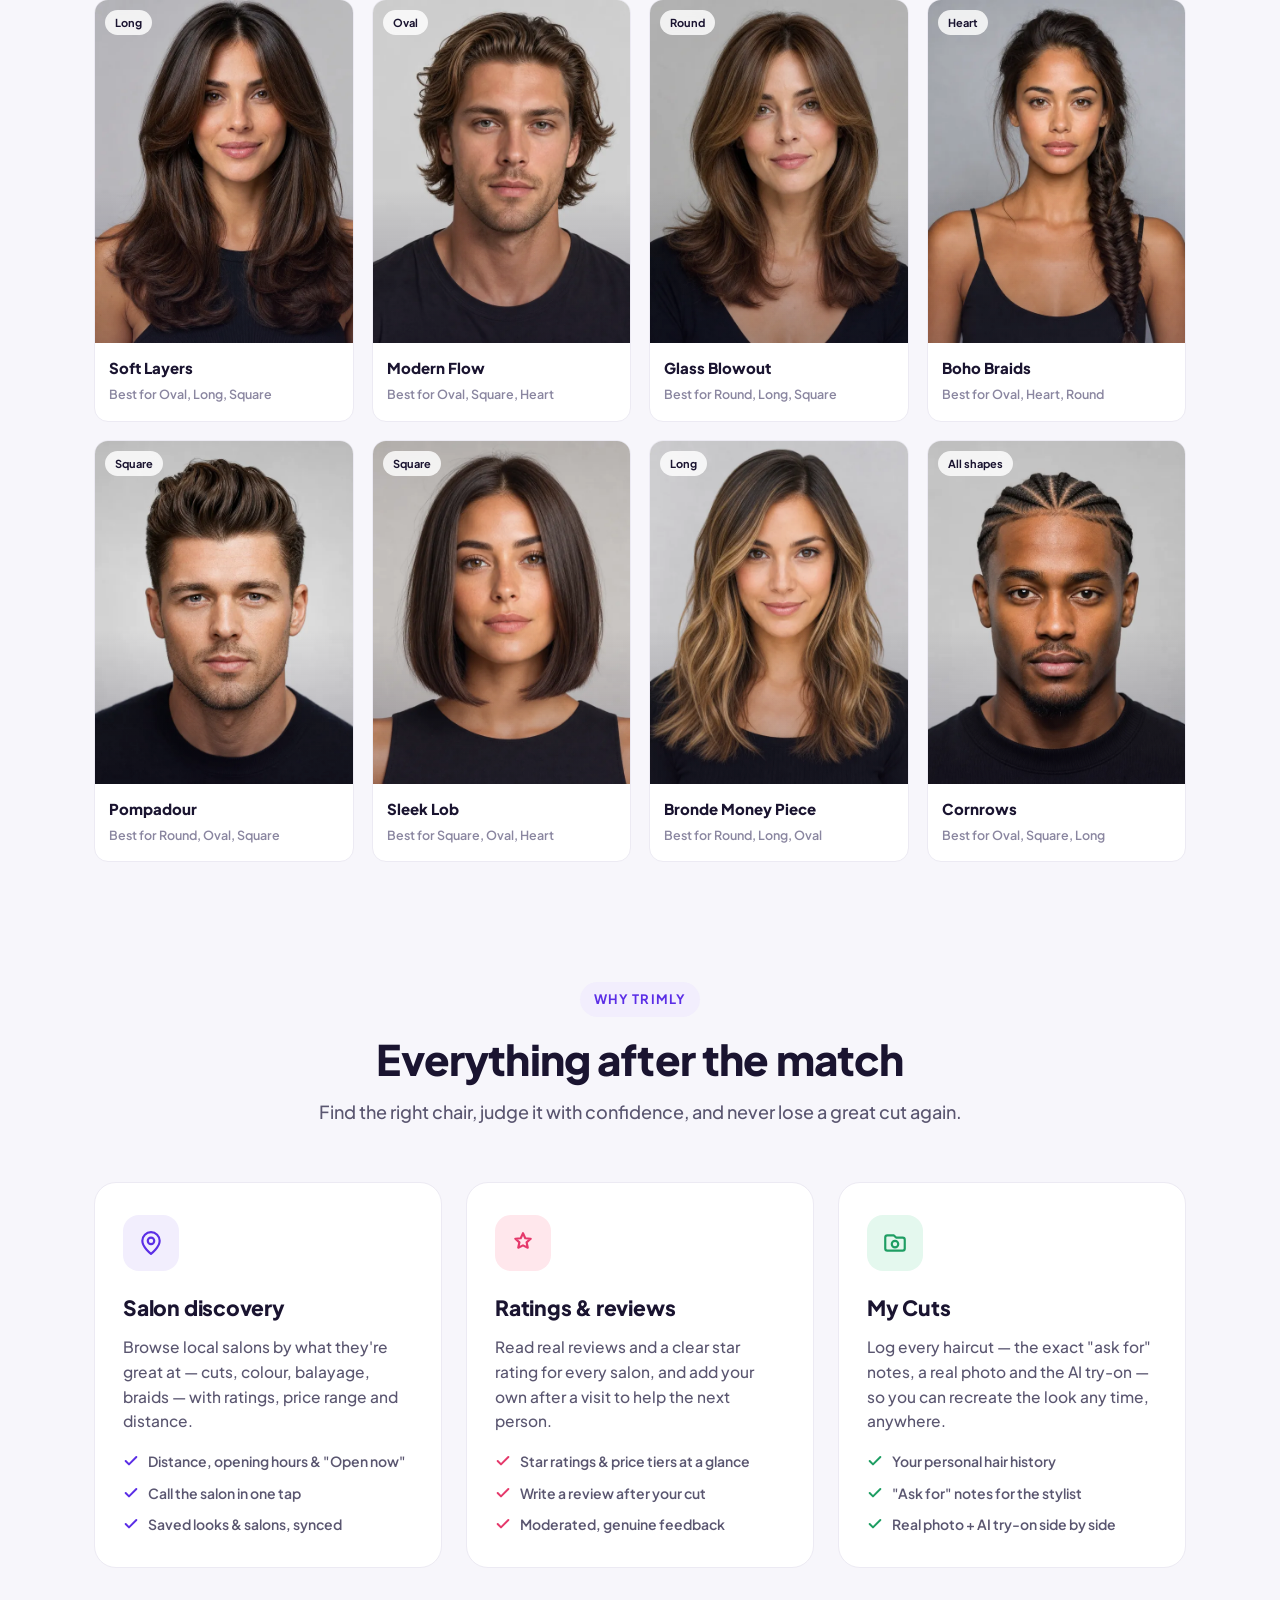
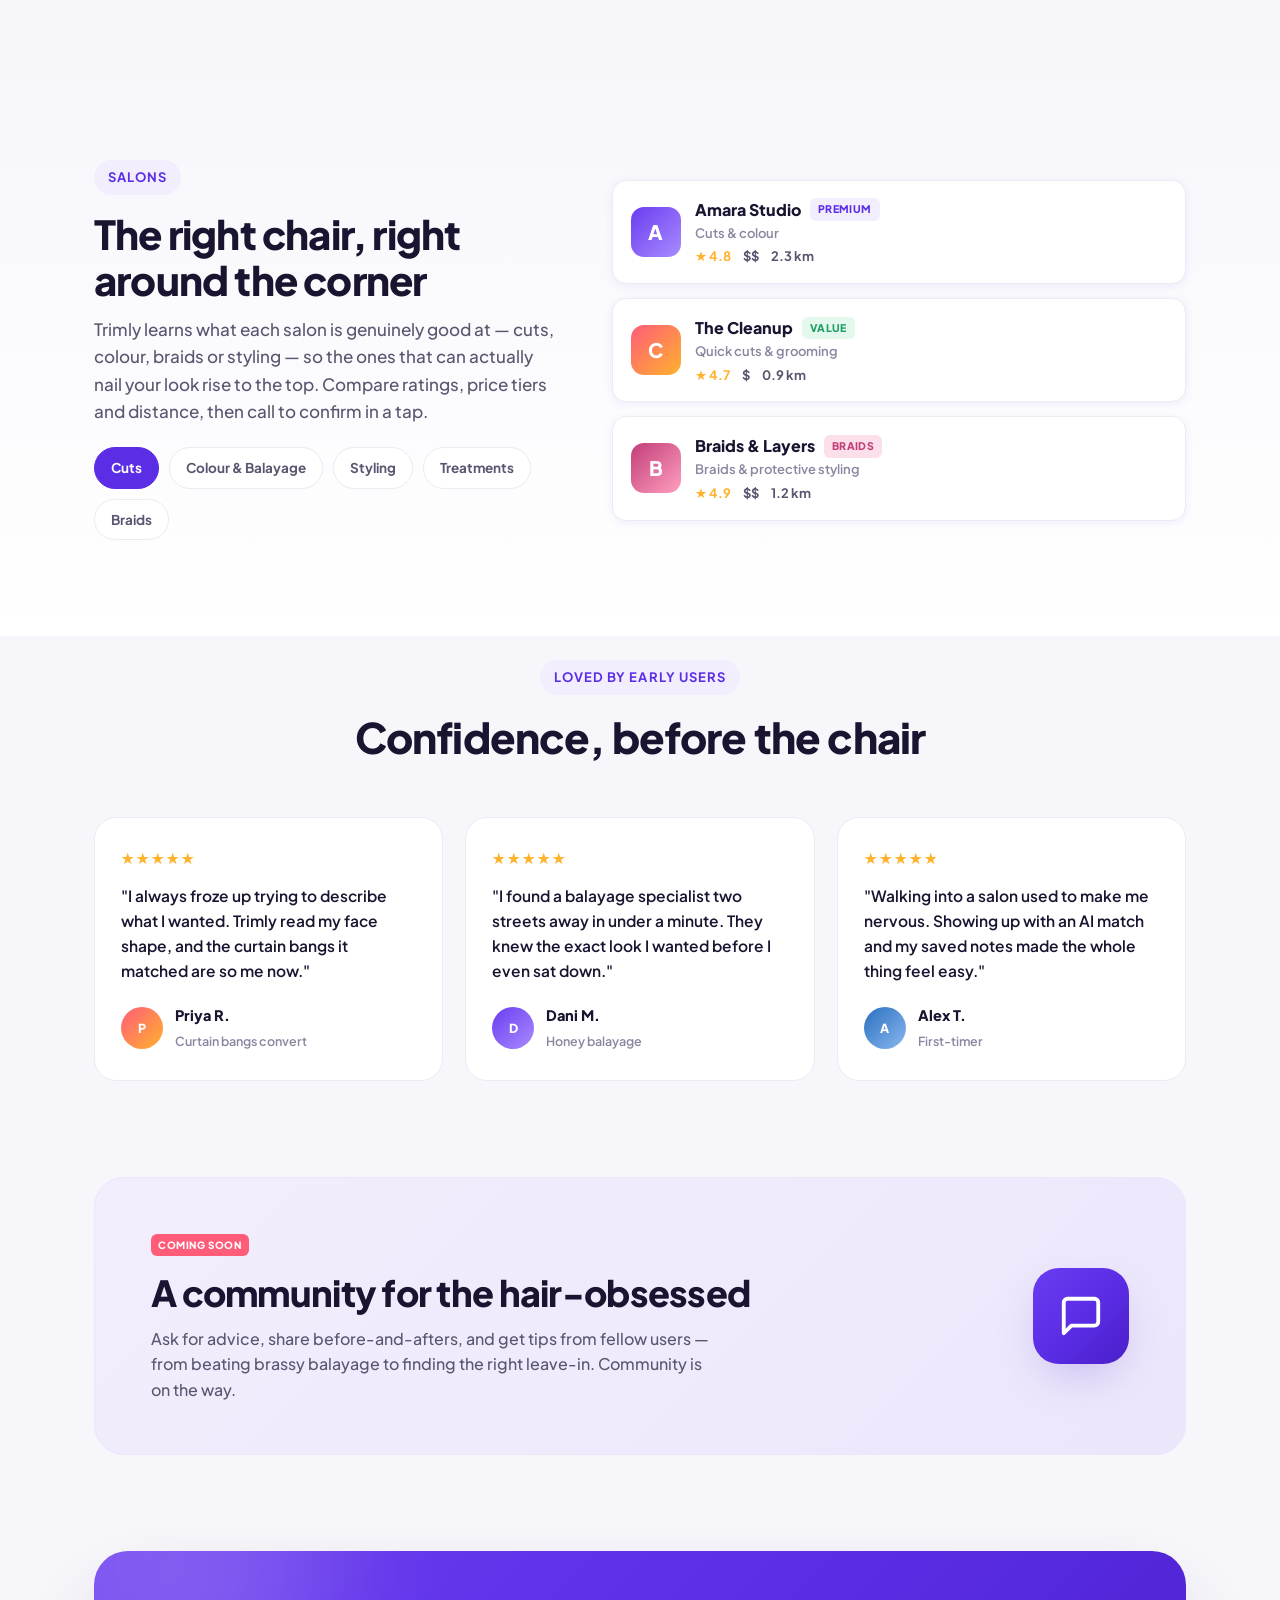
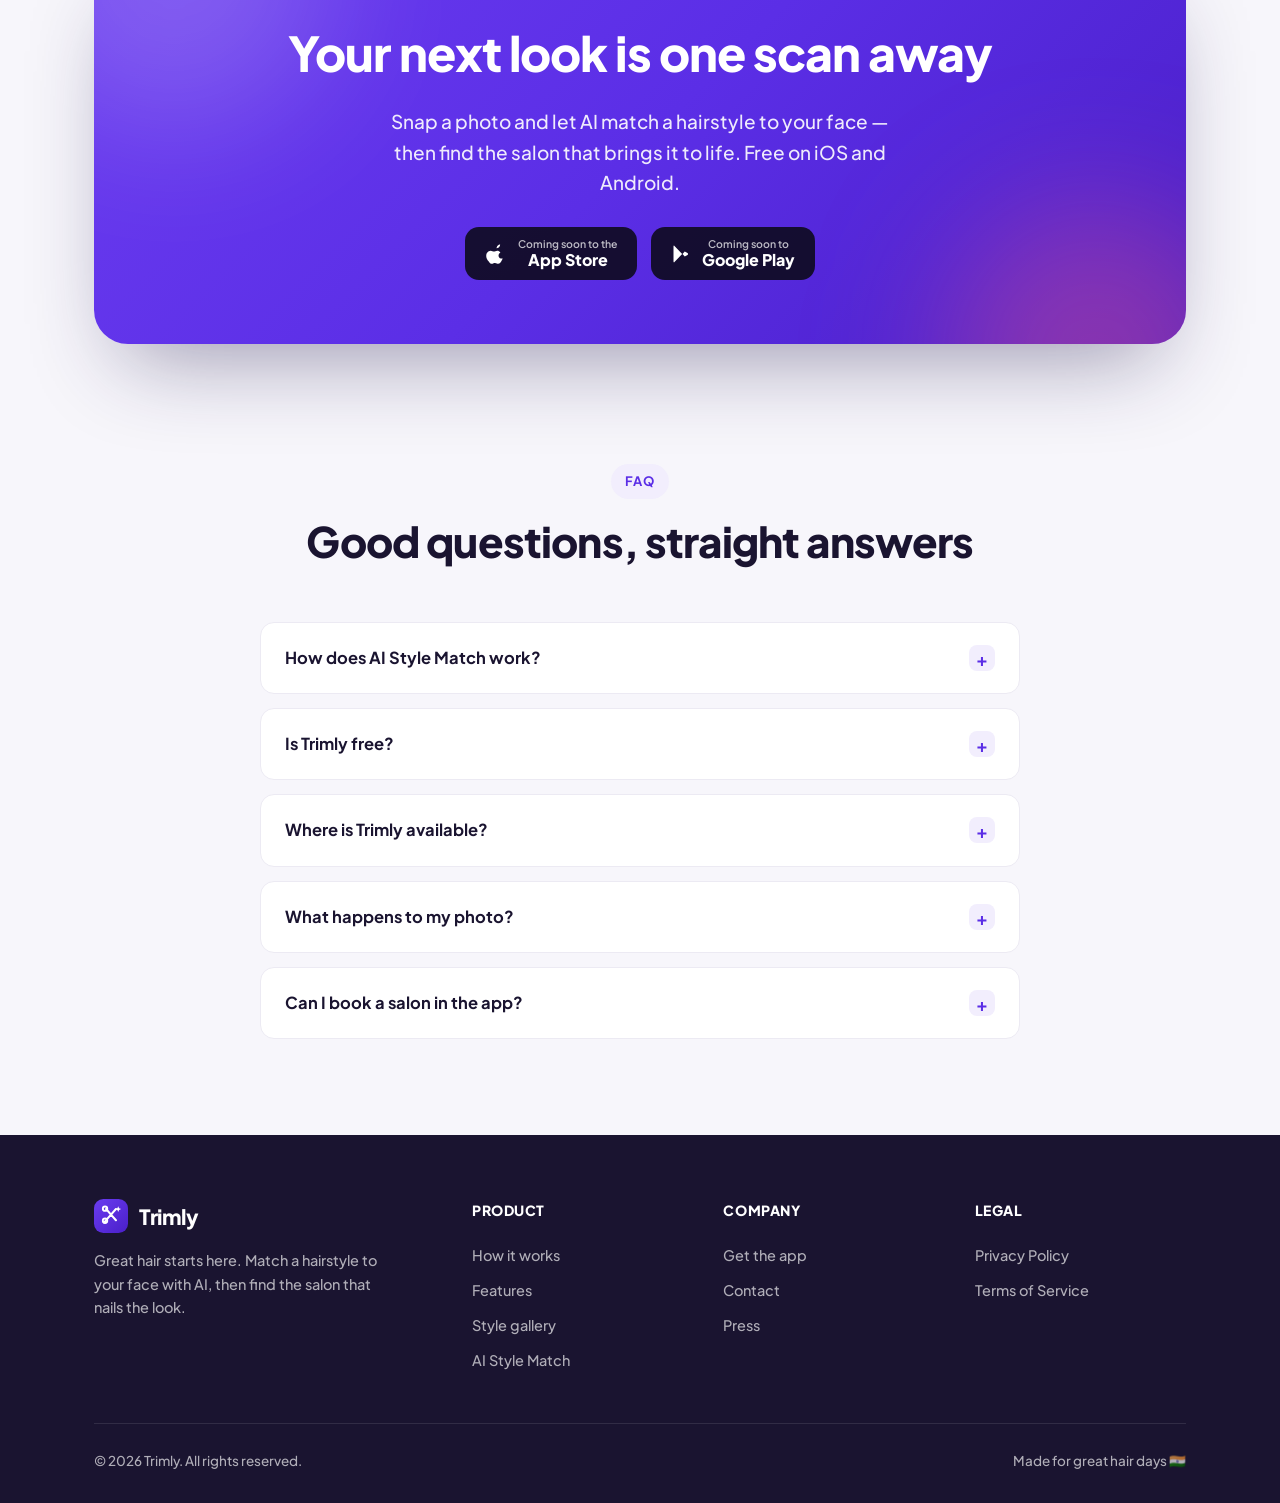
==== commit ee161c40: "Add men's styles to the gallery for balanced representation - Gallery was all-female; added 4 men's " ====
--- a/index.html
+++ b/index.html
@@ -286,17 +286,21 @@
         <div class="section-head reveal">
           <span class="eyebrow">Style gallery</span>
           <h2>A look for every face</h2>
-          <p>From soft curtain bangs to a glossy, sleek blowout — every style is tagged with the face shapes it flatters most.</p>
+          <p>From soft curtain bangs to a sharp textured crop — looks for women and men, each tagged with the face shapes it flatters most.</p>
         </div>
         <div class="gallery-grid">
           <article class="gtile reveal"><div class="gt-img"><picture><source type="image/webp" srcset="assets/styles/curtain-bangs.webp" /><img src="assets/styles/curtain-bangs.jpg" alt="Curtain bangs hairstyle" width="600" height="800" loading="lazy" decoding="async" /></picture><span class="gt-tag">Oval</span></div><div class="gt-body"><b>Curtain Bangs</b><span>Best for Oval, Round, Heart</span></div></article>
           <article class="gtile reveal"><div class="gt-img"><picture><source type="image/webp" srcset="assets/styles/french-bob.webp" /><img src="assets/styles/french-bob.jpg" alt="French bob hairstyle" width="600" height="800" loading="lazy" decoding="async" /></picture><span class="gt-tag">Square</span></div><div class="gt-body"><b>French Bob</b><span>Best for Oval, Square, Heart</span></div></article>
+          <article class="gtile reveal"><div class="gt-img"><picture><source type="image/webp" srcset="assets/styles/textured-crop.webp" /><img src="assets/styles/textured-crop.jpg" alt="Men's textured crop haircut" width="600" height="800" loading="lazy" decoding="async" /></picture><span class="gt-tag">Round</span></div><div class="gt-body"><b>Textured Crop</b><span>Best for Round, Square, Oval</span></div></article>
           <article class="gtile reveal"><div class="gt-img"><picture><source type="image/webp" srcset="assets/styles/honey-balayage.webp" /><img src="assets/styles/honey-balayage.jpg" alt="Honey balayage colour" width="600" height="800" loading="lazy" decoding="async" /></picture><span class="gt-tag">All shapes</span></div><div class="gt-body"><b>Honey Balayage</b><span>Best for all face shapes</span></div></article>
           <article class="gtile reveal"><div class="gt-img"><picture><source type="image/webp" srcset="assets/styles/soft-layers.webp" /><img src="assets/styles/soft-layers.jpg" alt="Soft layers haircut" width="600" height="800" loading="lazy" decoding="async" /></picture><span class="gt-tag">Long</span></div><div class="gt-body"><b>Soft Layers</b><span>Best for Oval, Long, Square</span></div></article>
+          <article class="gtile reveal"><div class="gt-img"><picture><source type="image/webp" srcset="assets/styles/modern-flow.webp" /><img src="assets/styles/modern-flow.jpg" alt="Men's mid-length flow hairstyle" width="600" height="800" loading="lazy" decoding="async" /></picture><span class="gt-tag">Oval</span></div><div class="gt-body"><b>Modern Flow</b><span>Best for Oval, Square, Heart</span></div></article>
           <article class="gtile reveal"><div class="gt-img"><picture><source type="image/webp" srcset="assets/styles/glass-blowout.webp" /><img src="assets/styles/glass-blowout.jpg" alt="Glass blowout style" width="600" height="800" loading="lazy" decoding="async" /></picture><span class="gt-tag">Round</span></div><div class="gt-body"><b>Glass Blowout</b><span>Best for Round, Long, Square</span></div></article>
           <article class="gtile reveal"><div class="gt-img"><picture><source type="image/webp" srcset="assets/styles/boho-braids.webp" /><img src="assets/styles/boho-braids.jpg" alt="Boho braids style" width="600" height="800" loading="lazy" decoding="async" /></picture><span class="gt-tag">Heart</span></div><div class="gt-body"><b>Boho Braids</b><span>Best for Oval, Heart, Round</span></div></article>
+          <article class="gtile reveal"><div class="gt-img"><picture><source type="image/webp" srcset="assets/styles/pompadour.webp" /><img src="assets/styles/pompadour.jpg" alt="Men's pompadour hairstyle" width="600" height="800" loading="lazy" decoding="async" /></picture><span class="gt-tag">Square</span></div><div class="gt-body"><b>Pompadour</b><span>Best for Round, Oval, Square</span></div></article>
           <article class="gtile reveal"><div class="gt-img"><picture><source type="image/webp" srcset="assets/styles/sleek-lob.webp" /><img src="assets/styles/sleek-lob.jpg" alt="Sleek lob haircut" width="600" height="800" loading="lazy" decoding="async" /></picture><span class="gt-tag">Square</span></div><div class="gt-body"><b>Sleek Lob</b><span>Best for Square, Oval, Heart</span></div></article>
           <article class="gtile reveal"><div class="gt-img"><picture><source type="image/webp" srcset="assets/styles/bronde-money-piece.webp" /><img src="assets/styles/bronde-money-piece.jpg" alt="Bronde money piece colour" width="600" height="800" loading="lazy" decoding="async" /></picture><span class="gt-tag">Long</span></div><div class="gt-body"><b>Bronde Money Piece</b><span>Best for Round, Long, Oval</span></div></article>
+          <article class="gtile reveal"><div class="gt-img"><picture><source type="image/webp" srcset="assets/styles/cornrows.webp" /><img src="assets/styles/cornrows.jpg" alt="Men's cornrows braids" width="600" height="800" loading="lazy" decoding="async" /></picture><span class="gt-tag">All shapes</span></div><div class="gt-body"><b>Cornrows</b><span>Best for Oval, Square, Long</span></div></article>
         </div>
       </div>
     </section>
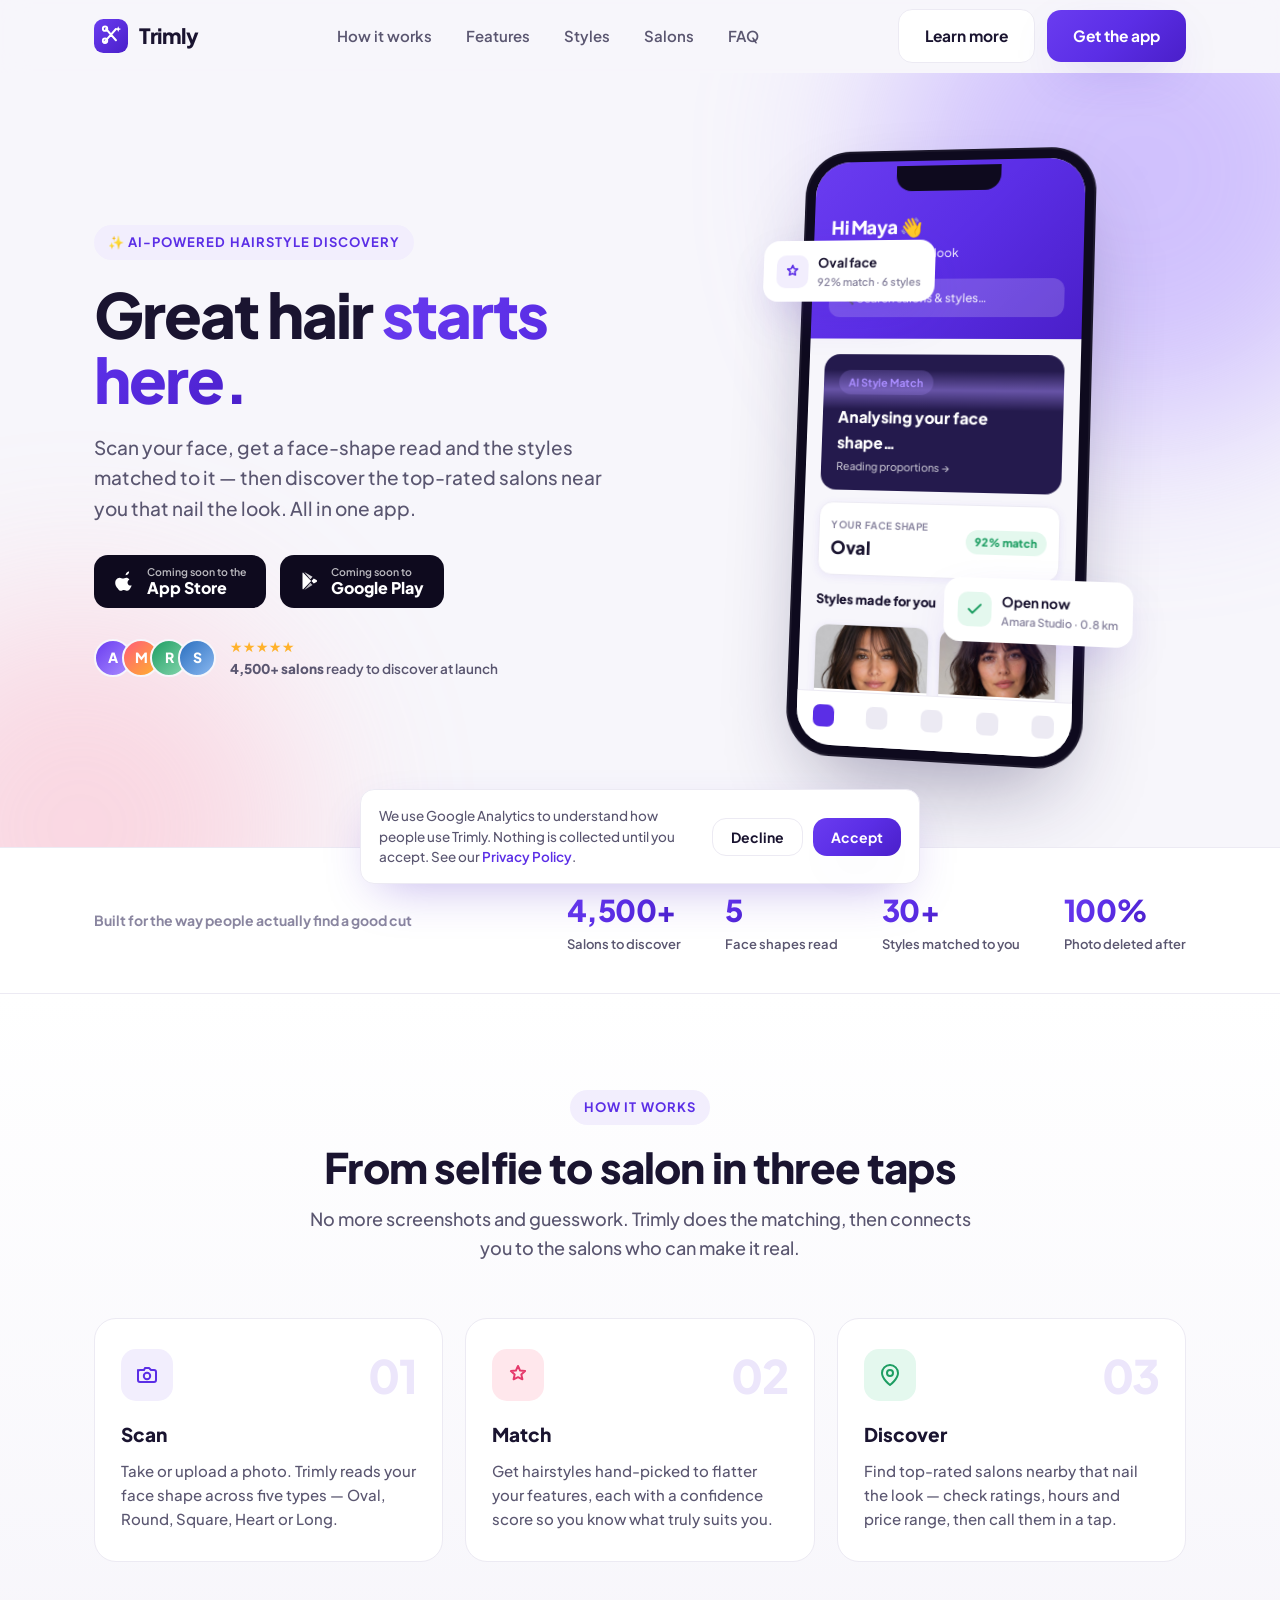
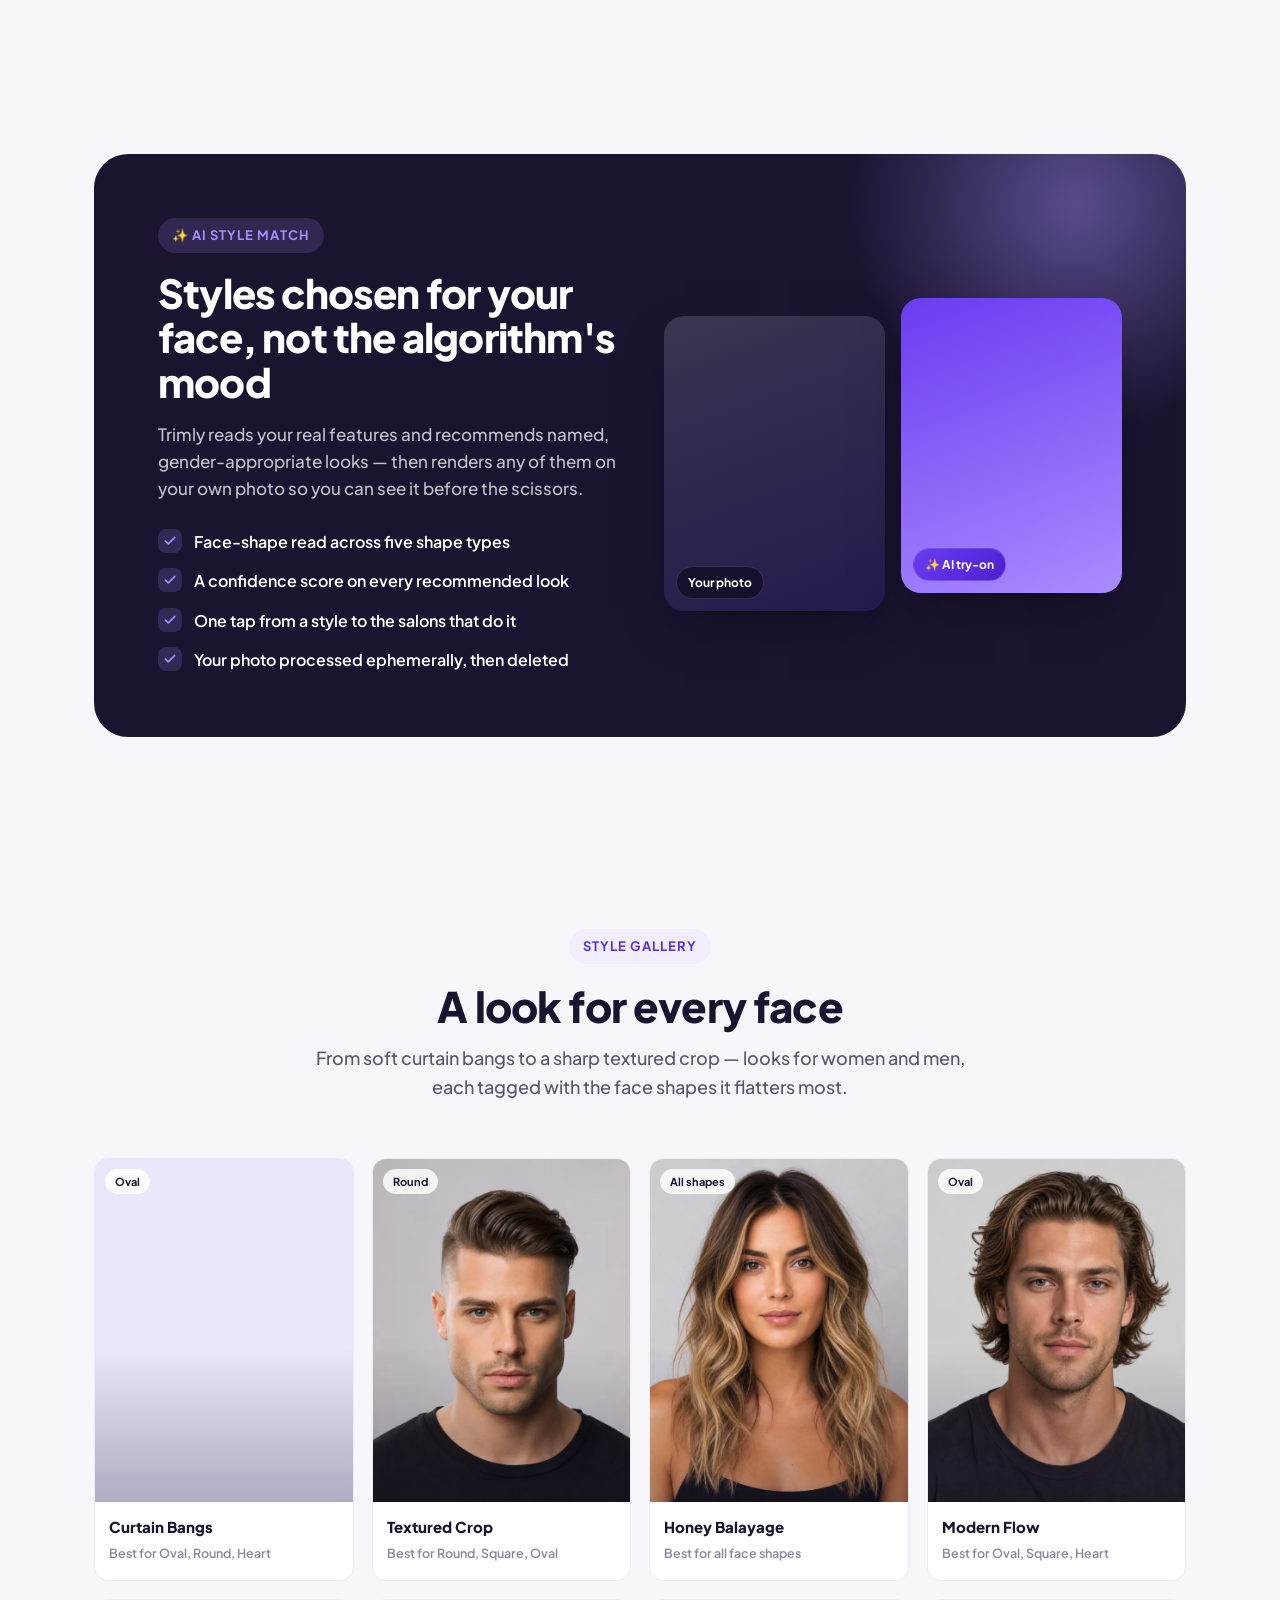
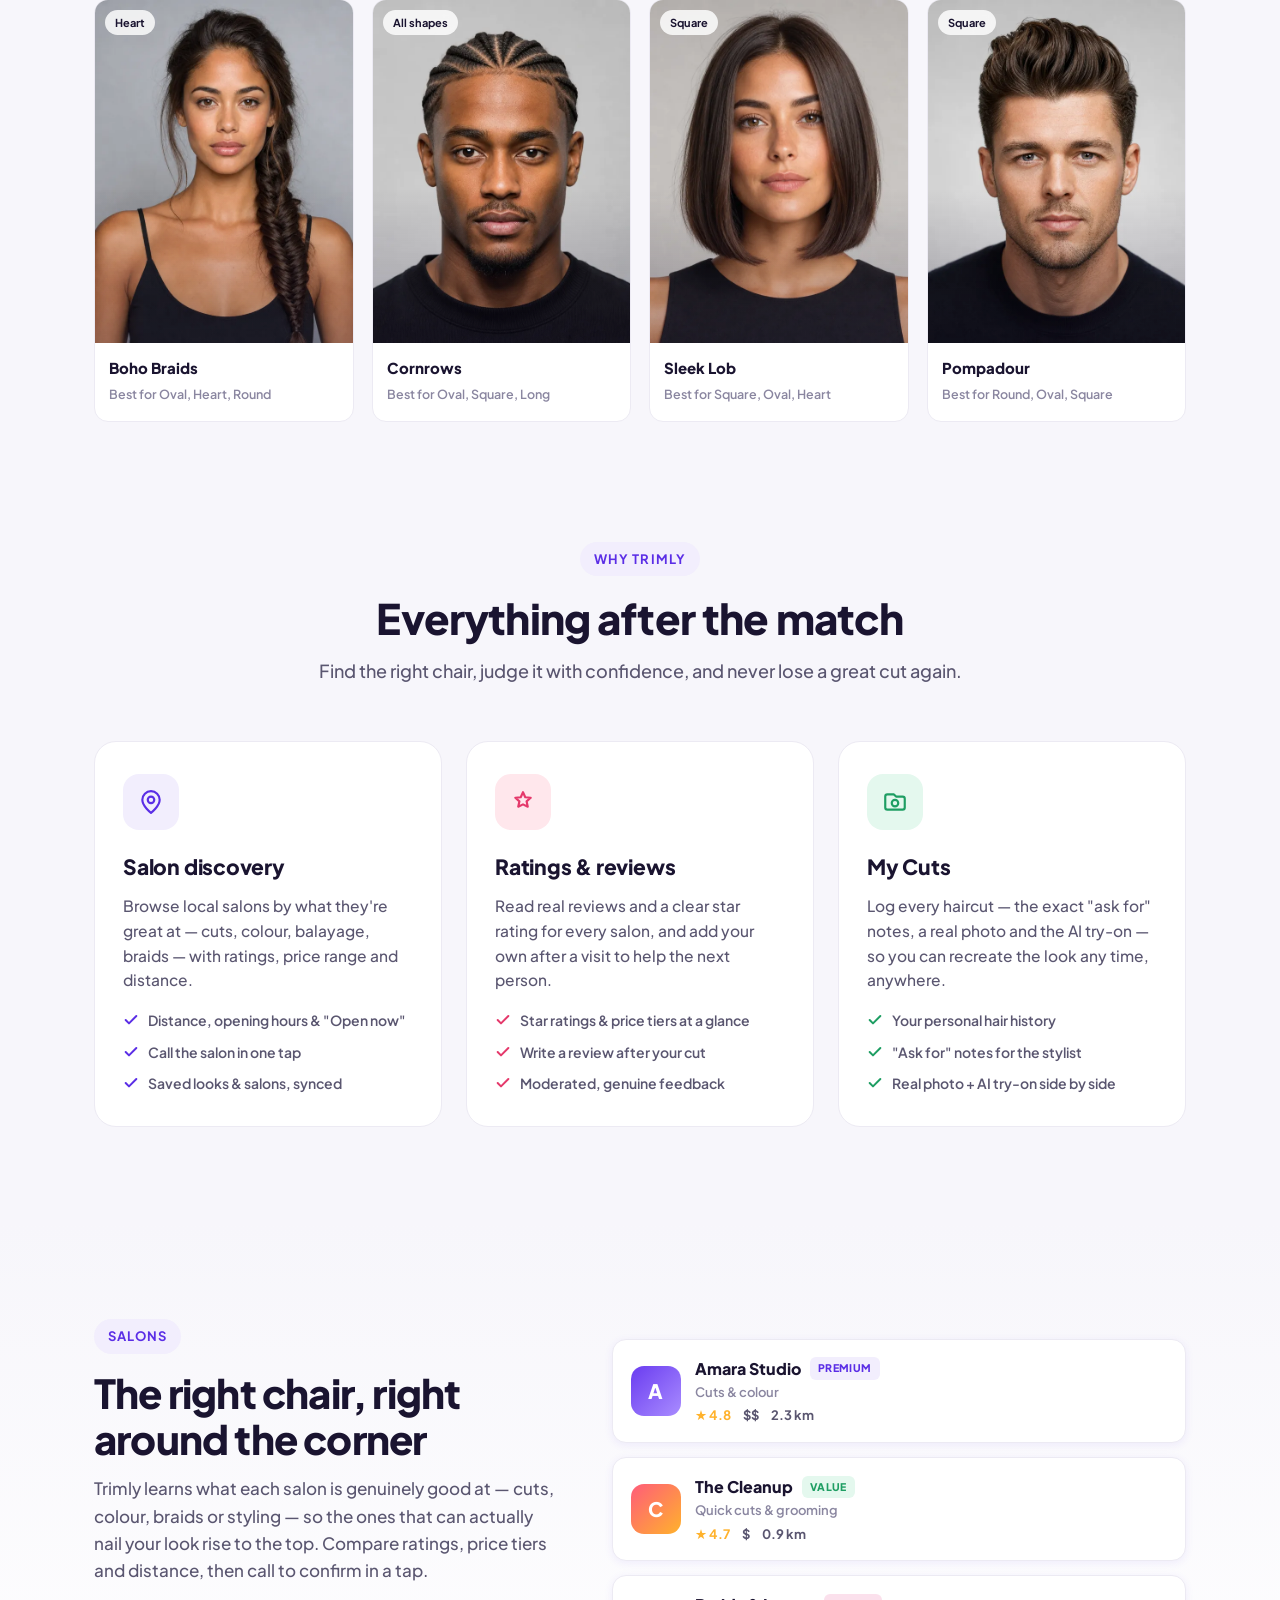
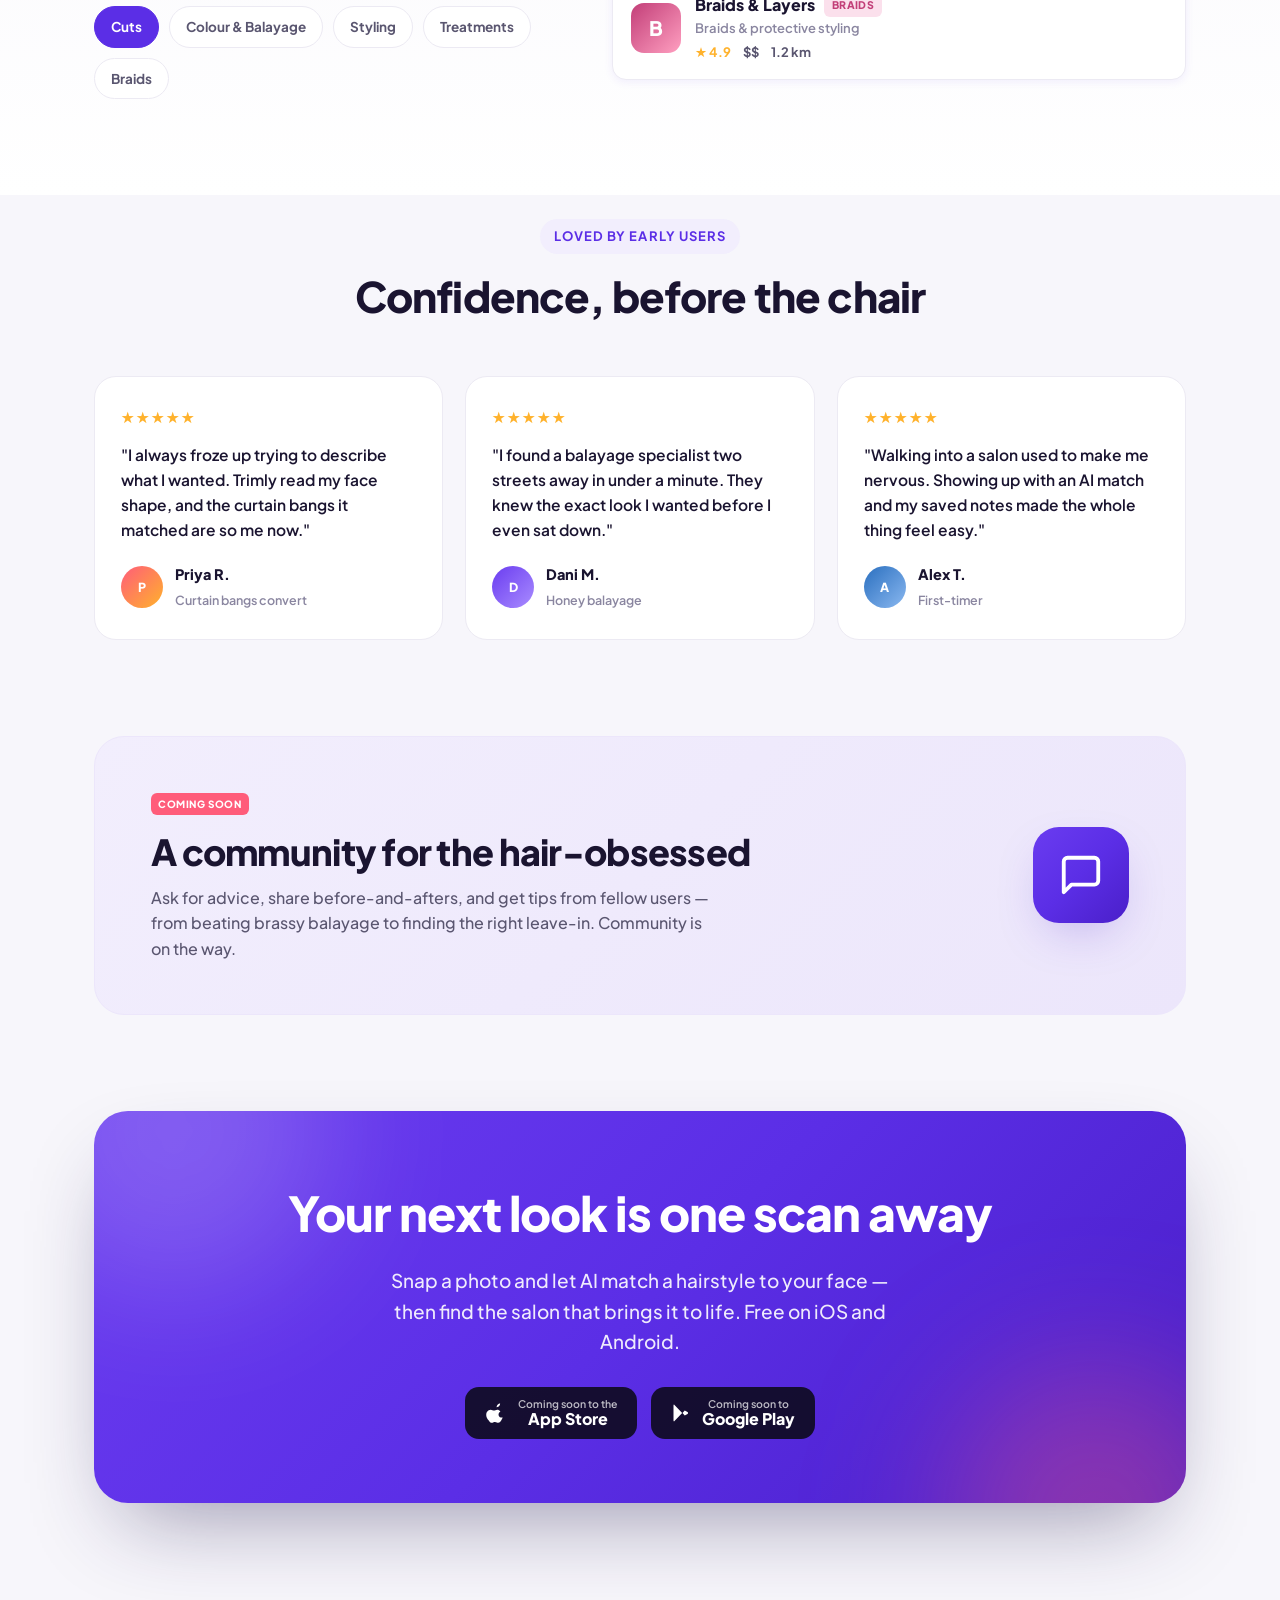
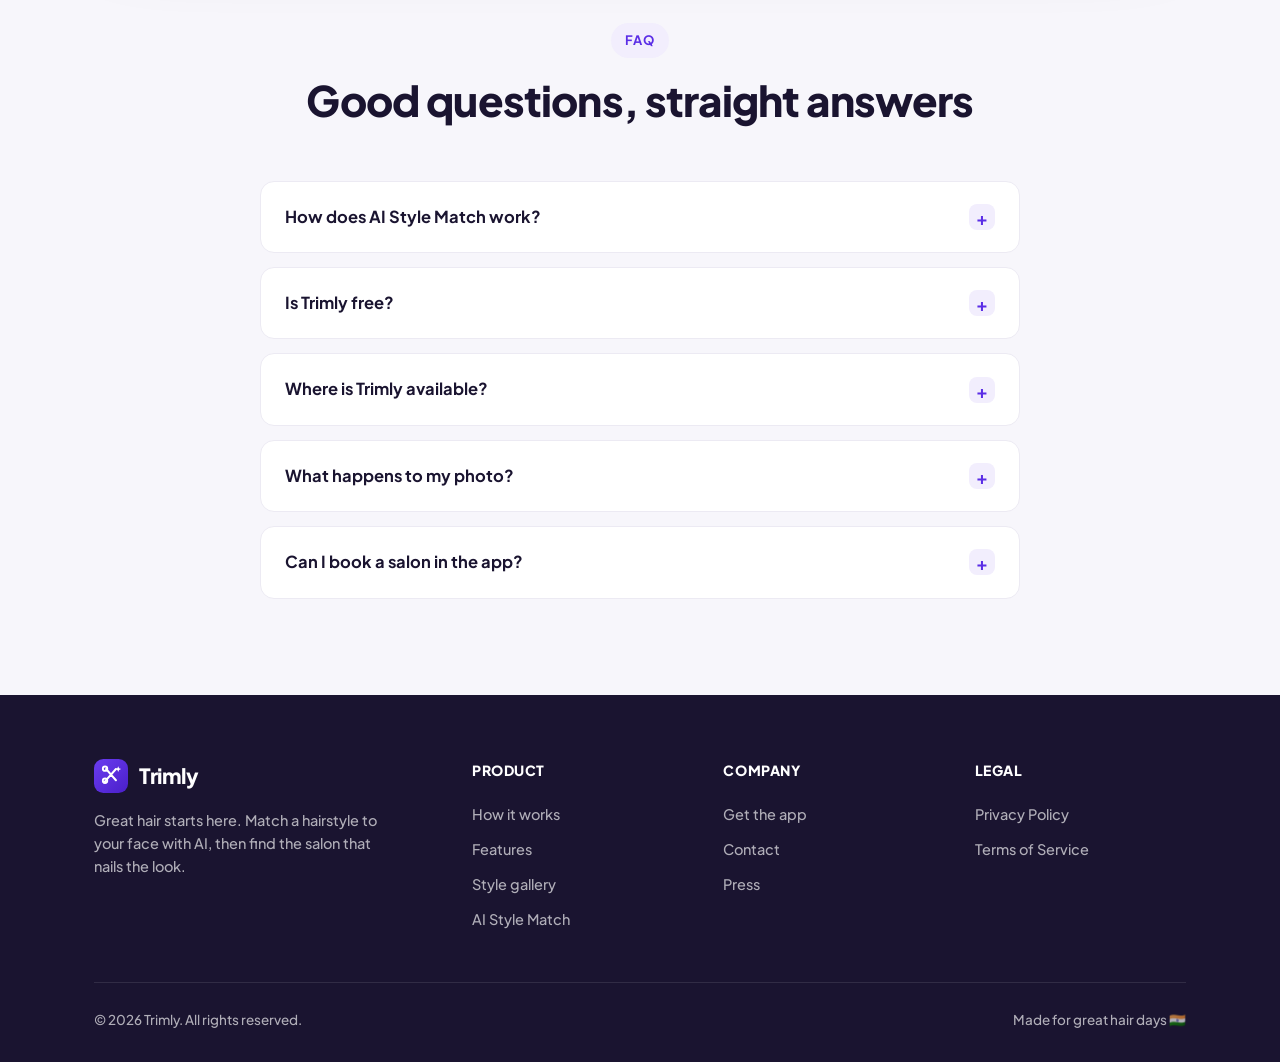
==== commit f758b842: "Balance gallery to 4 women + 4 men (8 tiles) - Equal split per request: 8-tile gallery, alternating " ====
--- a/index.html
+++ b/index.html
@@ -290,17 +290,13 @@
         </div>
         <div class="gallery-grid">
           <article class="gtile reveal"><div class="gt-img"><picture><source type="image/webp" srcset="assets/styles/curtain-bangs.webp" /><img src="assets/styles/curtain-bangs.jpg" alt="Curtain bangs hairstyle" width="600" height="800" loading="lazy" decoding="async" /></picture><span class="gt-tag">Oval</span></div><div class="gt-body"><b>Curtain Bangs</b><span>Best for Oval, Round, Heart</span></div></article>
-          <article class="gtile reveal"><div class="gt-img"><picture><source type="image/webp" srcset="assets/styles/french-bob.webp" /><img src="assets/styles/french-bob.jpg" alt="French bob hairstyle" width="600" height="800" loading="lazy" decoding="async" /></picture><span class="gt-tag">Square</span></div><div class="gt-body"><b>French Bob</b><span>Best for Oval, Square, Heart</span></div></article>
           <article class="gtile reveal"><div class="gt-img"><picture><source type="image/webp" srcset="assets/styles/textured-crop.webp" /><img src="assets/styles/textured-crop.jpg" alt="Men's textured crop haircut" width="600" height="800" loading="lazy" decoding="async" /></picture><span class="gt-tag">Round</span></div><div class="gt-body"><b>Textured Crop</b><span>Best for Round, Square, Oval</span></div></article>
           <article class="gtile reveal"><div class="gt-img"><picture><source type="image/webp" srcset="assets/styles/honey-balayage.webp" /><img src="assets/styles/honey-balayage.jpg" alt="Honey balayage colour" width="600" height="800" loading="lazy" decoding="async" /></picture><span class="gt-tag">All shapes</span></div><div class="gt-body"><b>Honey Balayage</b><span>Best for all face shapes</span></div></article>
-          <article class="gtile reveal"><div class="gt-img"><picture><source type="image/webp" srcset="assets/styles/soft-layers.webp" /><img src="assets/styles/soft-layers.jpg" alt="Soft layers haircut" width="600" height="800" loading="lazy" decoding="async" /></picture><span class="gt-tag">Long</span></div><div class="gt-body"><b>Soft Layers</b><span>Best for Oval, Long, Square</span></div></article>
           <article class="gtile reveal"><div class="gt-img"><picture><source type="image/webp" srcset="assets/styles/modern-flow.webp" /><img src="assets/styles/modern-flow.jpg" alt="Men's mid-length flow hairstyle" width="600" height="800" loading="lazy" decoding="async" /></picture><span class="gt-tag">Oval</span></div><div class="gt-body"><b>Modern Flow</b><span>Best for Oval, Square, Heart</span></div></article>
-          <article class="gtile reveal"><div class="gt-img"><picture><source type="image/webp" srcset="assets/styles/glass-blowout.webp" /><img src="assets/styles/glass-blowout.jpg" alt="Glass blowout style" width="600" height="800" loading="lazy" decoding="async" /></picture><span class="gt-tag">Round</span></div><div class="gt-body"><b>Glass Blowout</b><span>Best for Round, Long, Square</span></div></article>
           <article class="gtile reveal"><div class="gt-img"><picture><source type="image/webp" srcset="assets/styles/boho-braids.webp" /><img src="assets/styles/boho-braids.jpg" alt="Boho braids style" width="600" height="800" loading="lazy" decoding="async" /></picture><span class="gt-tag">Heart</span></div><div class="gt-body"><b>Boho Braids</b><span>Best for Oval, Heart, Round</span></div></article>
+          <article class="gtile reveal"><div class="gt-img"><picture><source type="image/webp" srcset="assets/styles/cornrows.webp" /><img src="assets/styles/cornrows.jpg" alt="Men's cornrows braids" width="600" height="800" loading="lazy" decoding="async" /></picture><span class="gt-tag">All shapes</span></div><div class="gt-body"><b>Cornrows</b><span>Best for Oval, Square, Long</span></div></article>
+          <article class="gtile reveal"><div class="gt-img"><picture><source type="image/webp" srcset="assets/styles/sleek-lob.webp" /><img src="assets/styles/sleek-lob.jpg" alt="Sleek lob haircut" width="600" height="800" loading="lazy" decoding="async" /></picture><span class="gt-tag">Square</span></div><div class="gt-body"><b>Sleek Lob</b><span>Best for Square, Oval, Heart</span></div></article>
           <article class="gtile reveal"><div class="gt-img"><picture><source type="image/webp" srcset="assets/styles/pompadour.webp" /><img src="assets/styles/pompadour.jpg" alt="Men's pompadour hairstyle" width="600" height="800" loading="lazy" decoding="async" /></picture><span class="gt-tag">Square</span></div><div class="gt-body"><b>Pompadour</b><span>Best for Round, Oval, Square</span></div></article>
-          <article class="gtile reveal"><div class="gt-img"><picture><source type="image/webp" srcset="assets/styles/sleek-lob.webp" /><img src="assets/styles/sleek-lob.jpg" alt="Sleek lob haircut" width="600" height="800" loading="lazy" decoding="async" /></picture><span class="gt-tag">Square</span></div><div class="gt-body"><b>Sleek Lob</b><span>Best for Square, Oval, Heart</span></div></article>
-          <article class="gtile reveal"><div class="gt-img"><picture><source type="image/webp" srcset="assets/styles/bronde-money-piece.webp" /><img src="assets/styles/bronde-money-piece.jpg" alt="Bronde money piece colour" width="600" height="800" loading="lazy" decoding="async" /></picture><span class="gt-tag">Long</span></div><div class="gt-body"><b>Bronde Money Piece</b><span>Best for Round, Long, Oval</span></div></article>
-          <article class="gtile reveal"><div class="gt-img"><picture><source type="image/webp" srcset="assets/styles/cornrows.webp" /><img src="assets/styles/cornrows.jpg" alt="Men's cornrows braids" width="600" height="800" loading="lazy" decoding="async" /></picture><span class="gt-tag">All shapes</span></div><div class="gt-body"><b>Cornrows</b><span>Best for Oval, Square, Long</span></div></article>
         </div>
       </div>
     </section>
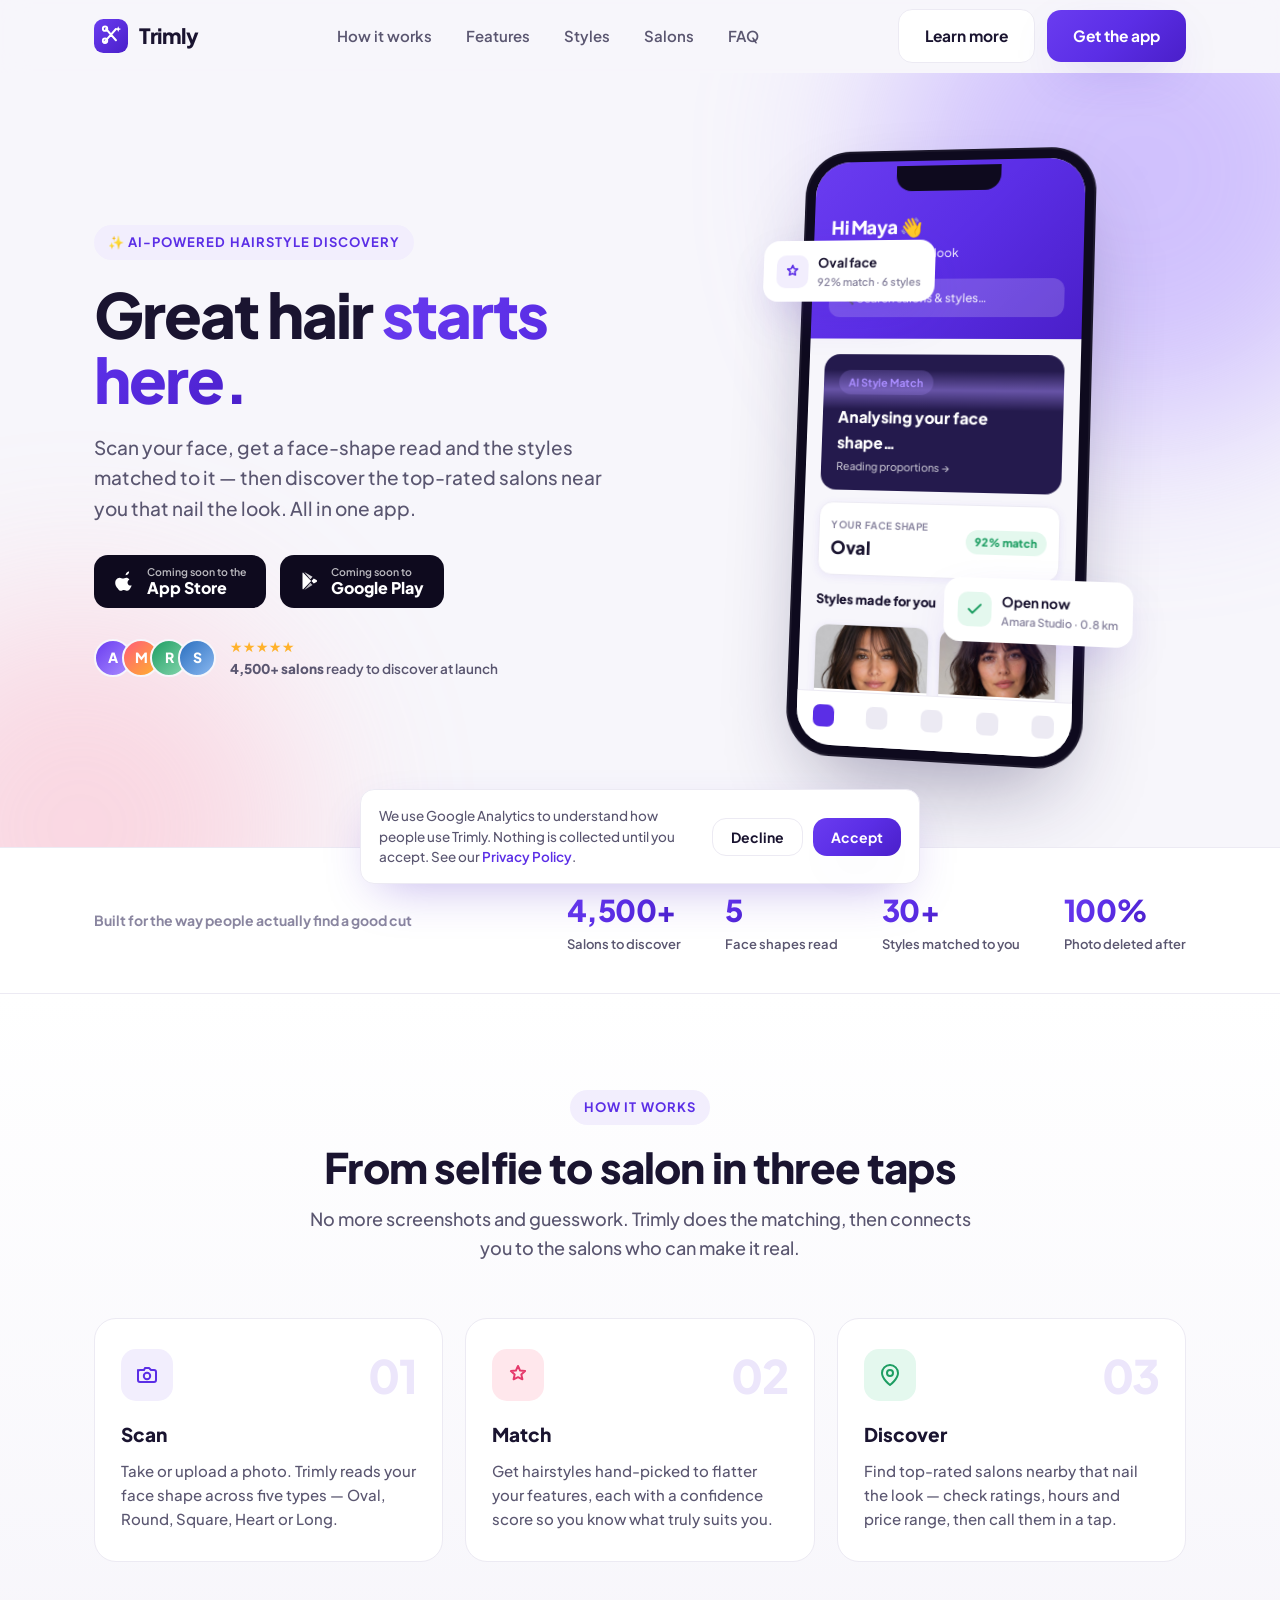
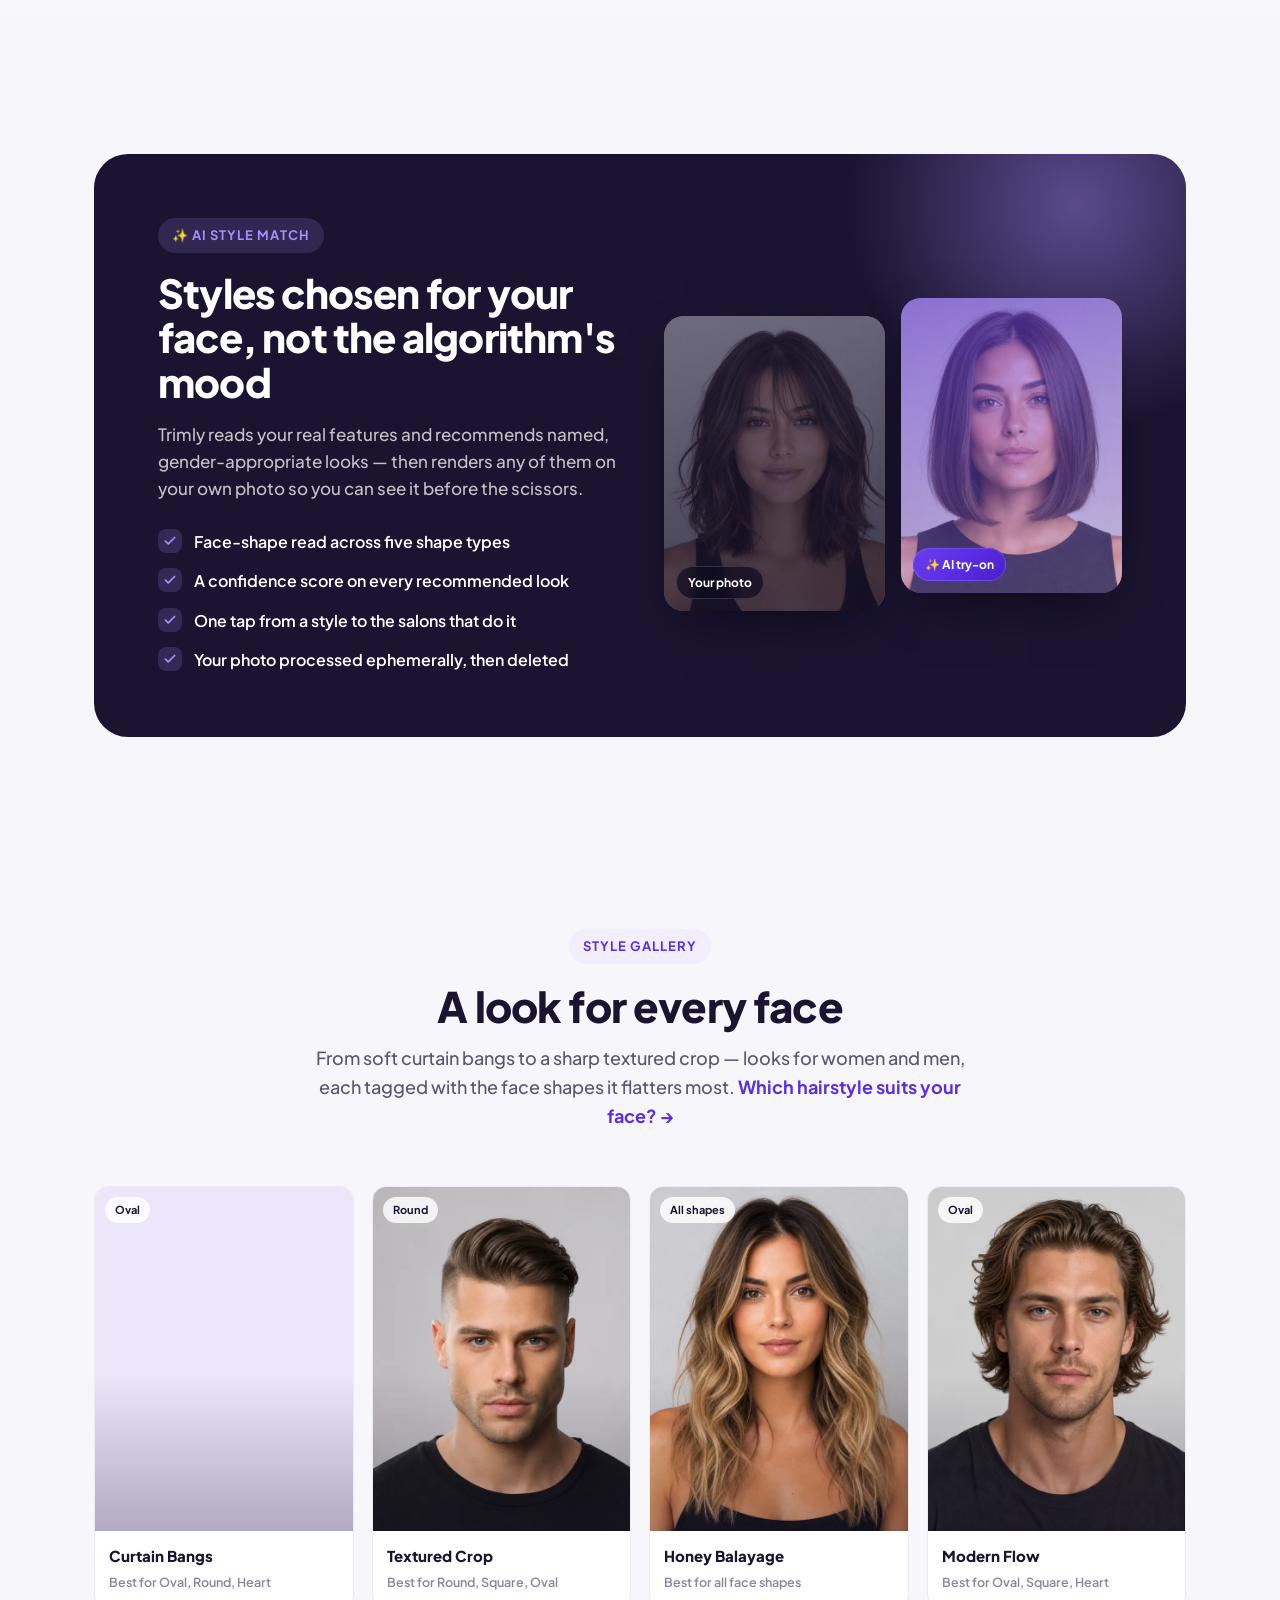
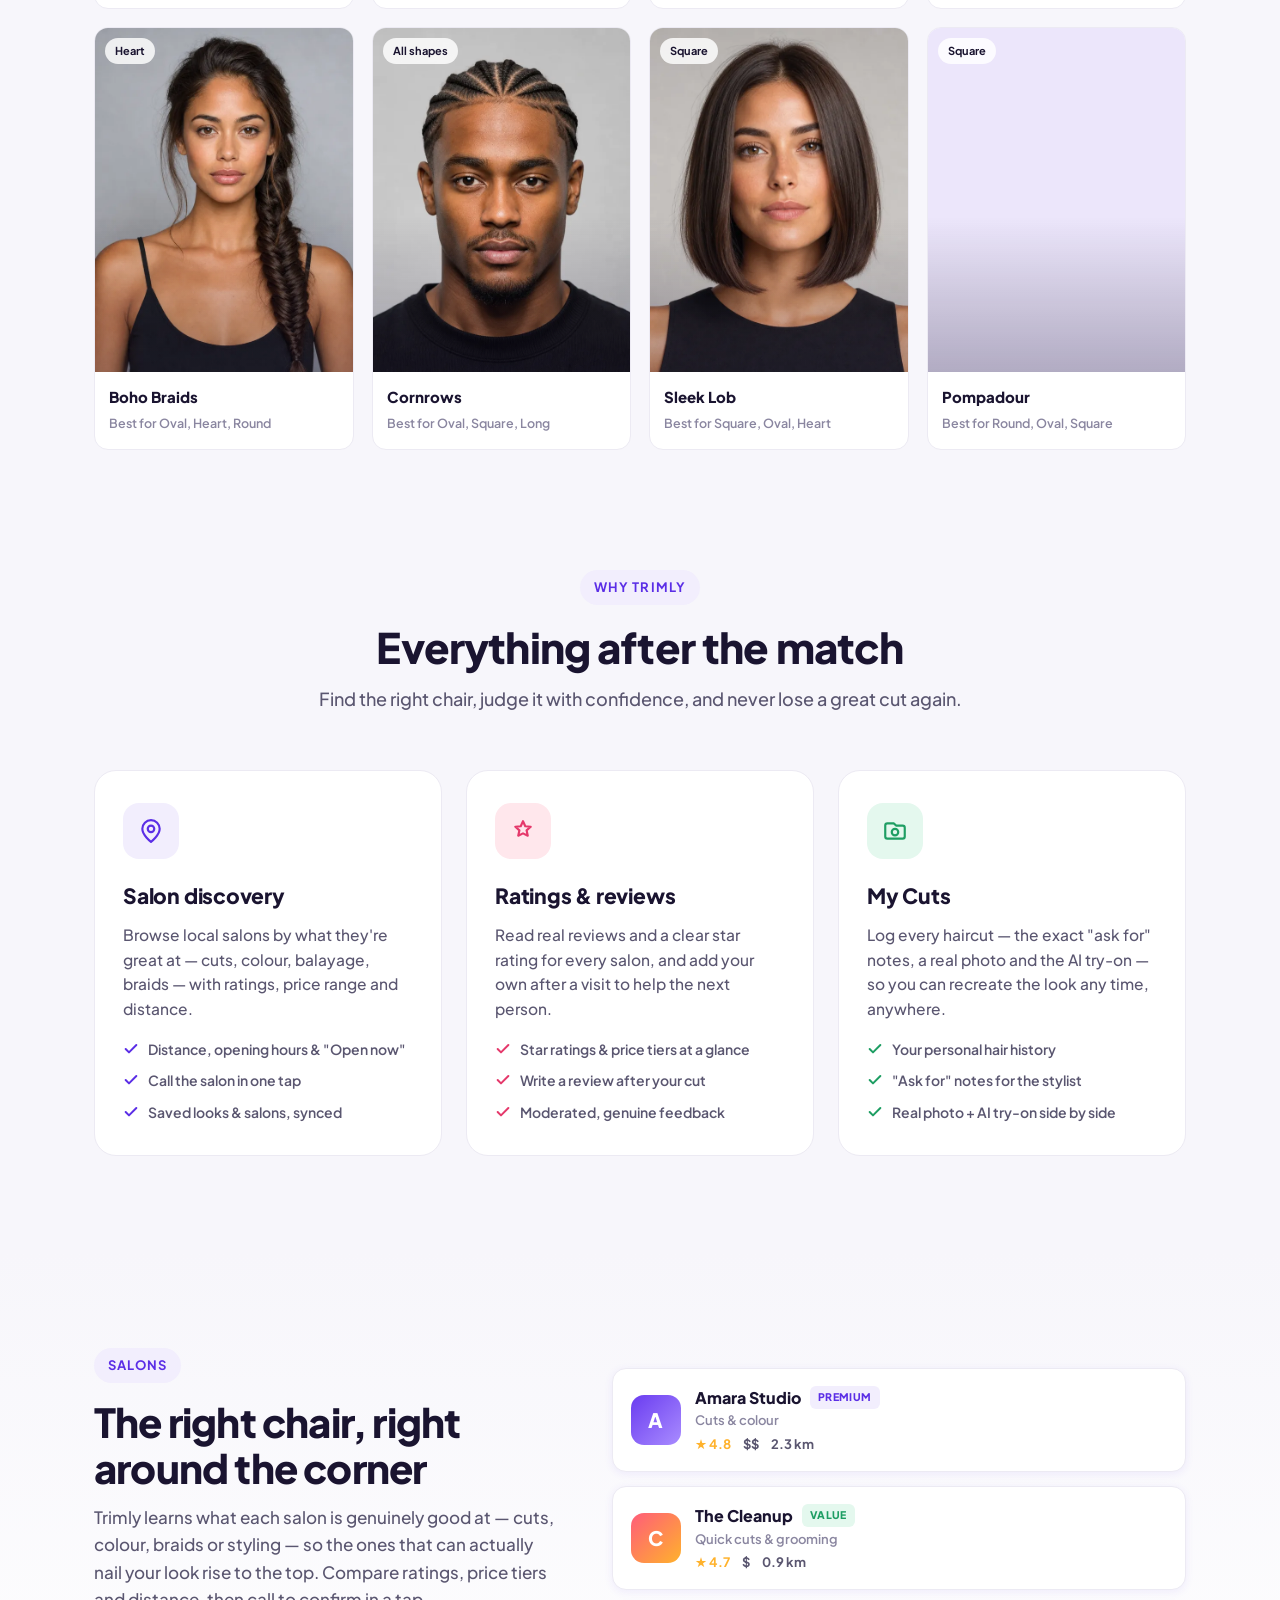
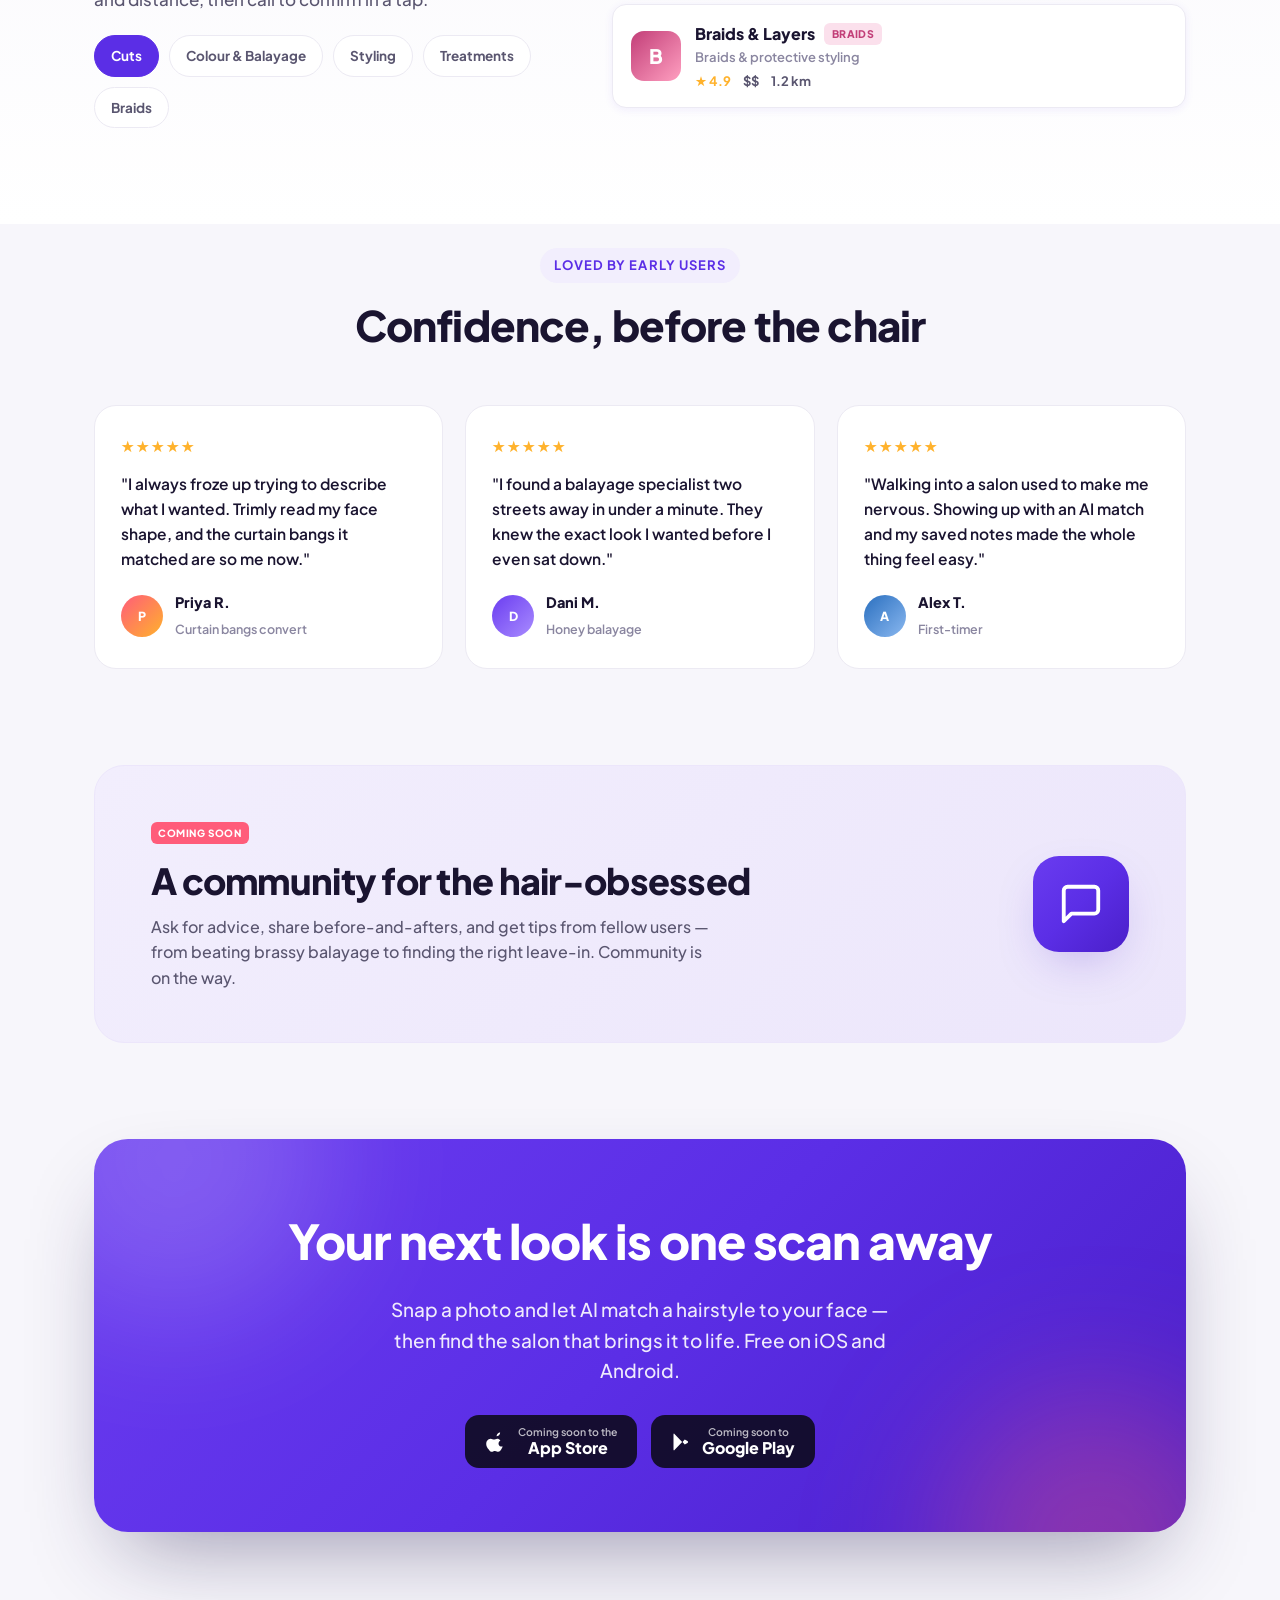
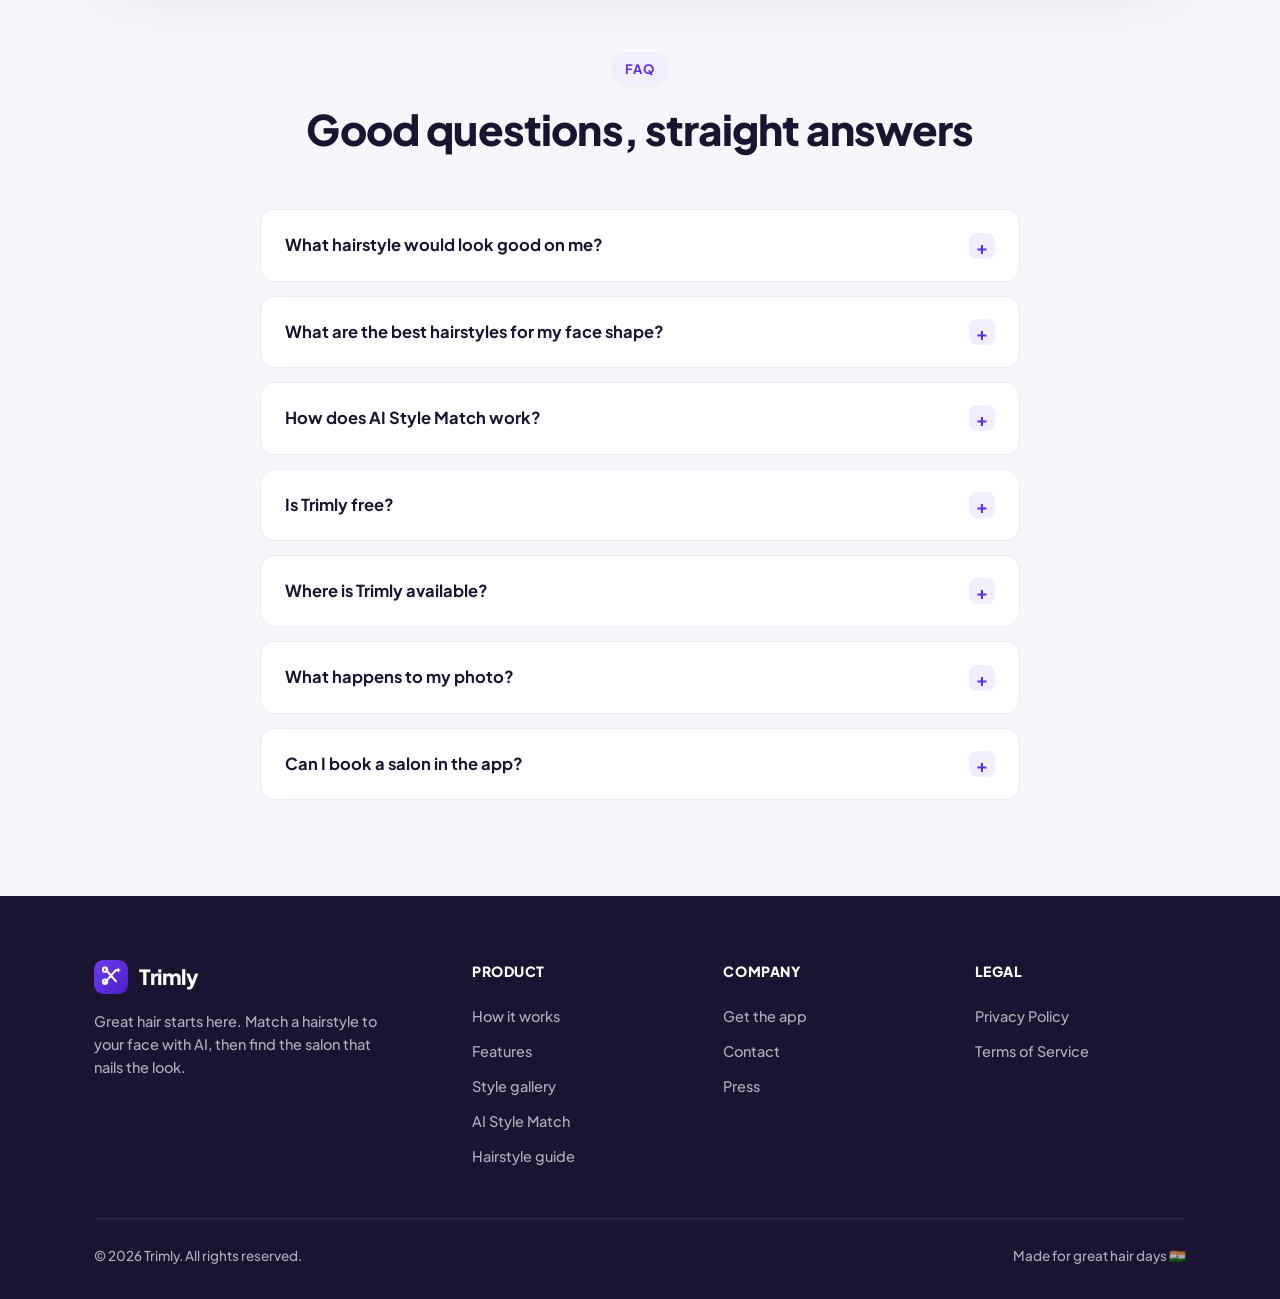
==== commit 78b7d486: "SEO: face-shape hairstyle guide, structured data, FAQ; photos in AI tiles SEO - New page hairstyles-" ====
--- a/index.html
+++ b/index.html
@@ -5,9 +5,9 @@
   <meta name="viewport" content="width=device-width, initial-scale=1.0" />
   <meta name="theme-color" content="#5B2EE6" />
 
-  <title>Trimly — Great hair starts here | AI hairstyle match & salon discovery</title>
-  <meta name="description" content="Trimly is the AI hairstyle app. Snap a photo, find the cuts that suit your face shape, try them on instantly, and discover top-rated salons near you. Free on iOS & Android." />
-  <meta name="keywords" content="Trimly, hairstyle app, AI hairstyle try-on, hair salon near me, face shape hairstyle, salon discovery, hair makeover app, virtual hairstyle" />
+  <title>Trimly — AI Hairstyle Try-On: See What Hairstyle Suits Your Face</title>
+  <meta name="description" content="Not sure what hairstyle would suit you? Trimly's AI reads your face shape, matches flattering hairstyles for women and men, and tries them on your own photo — then finds salons near you. Free on iOS & Android." />
+  <meta name="keywords" content="AI hairstyle, AI hairstyle try-on, what hairstyle suits me, what hairstyle would look good on me, hairstyle for my face shape, best hairstyles for round face, best hairstyles for oval face, hairstyle app, virtual hairstyle try-on, hairstyle generator, men's hairstyles, women's hairstyles" />
   <meta name="author" content="Trimly" />
   <link rel="canonical" href="https://trimly.info/" />
   <meta name="robots" content="index, follow, max-image-preview:large" />
@@ -57,10 +57,45 @@
     "@context": "https://schema.org",
     "@type": "FAQPage",
     "mainEntity": [
+      { "@type": "Question", "name": "What hairstyle would look good on me?", "acceptedAnswer": { "@type": "Answer", "text": "The most flattering hairstyle depends on your face shape, hair type and the look you want. Trimly takes the guesswork out: snap a selfie and its AI reads your face shape, recommends flattering hairstyles for women and men — each with a confidence score — and renders any look on your own photo so you can see what suits you before you commit." } },
+      { "@type": "Question", "name": "What are the best hairstyles for my face shape?", "acceptedAnswer": { "@type": "Answer", "text": "Oval faces suit almost any style; round faces look great with height and long layers; square faces are softened by waves and side-swept styles; heart faces are balanced by chin-length cuts and curtain bangs; long faces suit a fringe and width at the sides. See our full guide to hairstyles for your face shape, or let Trimly match them to you automatically." } },
       { "@type": "Question", "name": "How does AI Style Match work?", "acceptedAnswer": { "@type": "Answer", "text": "You take a photo of your face. Trimly analyses your face shape, recommends flattering hairstyles, and generates a realistic try-on of any look on your own face — so you can see it before you sit in the chair." } },
       { "@type": "Question", "name": "Is Trimly free?", "acceptedAnswer": { "@type": "Answer", "text": "Yes. Trimly is free to download and use on iOS and Android. Style discovery, salon browsing, and My Cuts are all included." } },
       { "@type": "Question", "name": "Where is Trimly available?", "acceptedAnswer": { "@type": "Answer", "text": "Trimly is launching across India with a curated catalogue of over 4,500 local salons. More cities are being added all the time." } },
       { "@type": "Question", "name": "Is my photo kept private?", "acceptedAnswer": { "@type": "Answer", "text": "Your face photo is processed for analysis and deleted afterwards — it is never used for anything else. AI Style Match is available to users 18 and over, with explicit consent, in line with India's DPDP Act." } }
+    ]
+  }
+  </script>
+  <script type="application/ld+json">
+  {
+    "@context": "https://schema.org",
+    "@type": "WebSite",
+    "name": "Trimly",
+    "url": "https://trimly.info/",
+    "description": "AI hairstyle try-on and face-shape match. See what hairstyle suits you, then find top-rated salons near you."
+  }
+  </script>
+  <script type="application/ld+json">
+  {
+    "@context": "https://schema.org",
+    "@type": "Organization",
+    "name": "Trimly",
+    "url": "https://trimly.info/",
+    "logo": "https://trimly.info/og-image.png",
+    "email": "hello@trimly.info",
+    "areaServed": { "@type": "Country", "name": "India" }
+  }
+  </script>
+  <script type="application/ld+json">
+  {
+    "@context": "https://schema.org",
+    "@type": "HowTo",
+    "name": "How to find a hairstyle that suits your face shape",
+    "description": "Use Trimly to discover flattering hairstyles for your face shape and try them on with AI before you visit a salon.",
+    "step": [
+      { "@type": "HowToStep", "name": "Scan", "text": "Take or upload a photo. Trimly reads your face shape across five types — oval, round, square, heart or long." },
+      { "@type": "HowToStep", "name": "Match", "text": "Get hairstyles hand-picked to flatter your features, each with a confidence score, for women and men." },
+      { "@type": "HowToStep", "name": "Discover", "text": "Try any look on your own photo with AI, then find top-rated salons nearby that can do it." }
     ]
   }
   </script>
@@ -269,10 +304,14 @@
             </ul>
           </div>
           <div class="spotlight-visual">
-            <div class="face-tile before" style="background:linear-gradient(160deg,#3a3550,#241A4D)">
+            <div class="face-tile before">
+              <img src="assets/styles/curtain-bangs.jpg" alt="Your photo before the AI hairstyle try-on" loading="lazy" decoding="async" />
+              <span class="ft-grad ft-grad-dark"></span>
               <span class="badge">Your photo</span>
             </div>
-            <div class="face-tile" style="background:linear-gradient(160deg,#6A3CF0,#A98CFF)">
+            <div class="face-tile">
+              <img src="assets/styles/sleek-lob.jpg" alt="AI hairstyle try-on rendered on your own photo" loading="lazy" decoding="async" />
+              <span class="ft-grad ft-grad-ai"></span>
               <span class="badge tag-ai">✨ AI try-on</span>
             </div>
           </div>
@@ -286,7 +325,7 @@
         <div class="section-head reveal">
           <span class="eyebrow">Style gallery</span>
           <h2>A look for every face</h2>
-          <p>From soft curtain bangs to a sharp textured crop — looks for women and men, each tagged with the face shapes it flatters most.</p>
+          <p>From soft curtain bangs to a sharp textured crop — looks for women and men, each tagged with the face shapes it flatters most. <a href="hairstyles-for-your-face-shape.html" class="inline-link">Which hairstyle suits your face? →</a></p>
         </div>
         <div class="gallery-grid">
           <article class="gtile reveal"><div class="gt-img"><picture><source type="image/webp" srcset="assets/styles/curtain-bangs.webp" /><img src="assets/styles/curtain-bangs.jpg" alt="Curtain bangs hairstyle" width="600" height="800" loading="lazy" decoding="async" /></picture><span class="gt-tag">Oval</span></div><div class="gt-body"><b>Curtain Bangs</b><span>Best for Oval, Round, Heart</span></div></article>
@@ -478,6 +517,14 @@
           <h2>Good questions, straight answers</h2>
         </div>
         <div class="faq-list">
+          <details class="faq-item reveal">
+            <summary>What hairstyle would look good on me? <span class="plus">+</span></summary>
+            <div class="faq-body">The most flattering hairstyle comes down to your face shape, hair type and the look you're after. Rather than guess, snap a selfie in Trimly — its AI reads your face shape and suggests flattering hairstyles for women and men, each with a confidence score, then renders any look on your own photo. <a href="hairstyles-for-your-face-shape.html">See our face-shape hairstyle guide →</a></div>
+          </details>
+          <details class="faq-item reveal">
+            <summary>What are the best hairstyles for my face shape? <span class="plus">+</span></summary>
+            <div class="faq-body">Oval faces suit almost any style; round faces love height and long layers; square faces are softened by waves and side-swept styles; heart faces are balanced by chin-length cuts and curtain bangs; and long faces suit a fringe with width at the sides. Read the full <a href="hairstyles-for-your-face-shape.html">guide to hairstyles for your face shape</a>, or let Trimly match them to you automatically.</div>
+          </details>
           <details class="faq-item reveal">
             <summary>How does AI Style Match work? <span class="plus">+</span></summary>
             <div class="faq-body">You take a photo of your face. Trimly analyses your face shape, recommends flattering hairstyles, and generates a realistic try-on of any look on your own face — so you can see it before you ever sit in the chair.</div>
@@ -527,6 +574,7 @@
           <a href="#features">Features</a>
           <a href="#gallery">Style gallery</a>
           <a href="#ai">AI Style Match</a>
+          <a href="hairstyles-for-your-face-shape.html">Hairstyle guide</a>
         </div>
         <div class="footer-col">
           <h4>Company</h4>
--- a/styles.css
+++ b/styles.css
@@ -197,8 +197,13 @@
 .spotlight-list li { display: flex; gap: 12px; align-items: flex-start; font-weight: 600; }
 .spotlight-list .dot { width: 24px; height: 24px; border-radius: 8px; background: rgba(169,140,255,.18); color: var(--scan); display: grid; place-items: center; flex: none; }
 .spotlight-visual { position: relative; display: grid; grid-template-columns: 1fr 1fr; gap: 16px; }
-.face-tile { border-radius: 20px; aspect-ratio: 3/4; position: relative; overflow: hidden; box-shadow: 0 20px 50px -20px rgba(0,0,0,.6); }
-.face-tile .badge { position: absolute; left: 12px; bottom: 12px; background: rgba(14,10,30,.7); backdrop-filter: blur(6px); color: #fff; font-weight: 700; font-size: 12px; padding: 6px 11px; border-radius: 100px; border: 1px solid rgba(255,255,255,.14); }
+.face-tile { border-radius: 20px; aspect-ratio: 3/4; position: relative; overflow: hidden; background: var(--ink-2); box-shadow: 0 20px 50px -20px rgba(0,0,0,.6); }
+.face-tile img { position: absolute; inset: 0; width: 100%; height: 100%; object-fit: cover; }
+.face-tile.before img { filter: saturate(.72) brightness(.94); }
+.face-tile .ft-grad { position: absolute; inset: 0; }
+.face-tile .ft-grad-dark { background: linear-gradient(160deg, rgba(40,33,70,.5), rgba(20,14,40,.74)); }
+.face-tile .ft-grad-ai { background: linear-gradient(160deg, rgba(106,60,240,.55), rgba(169,140,255,.3)); }
+.face-tile .badge { position: absolute; left: 12px; bottom: 12px; z-index: 2; background: rgba(14,10,30,.7); backdrop-filter: blur(6px); color: #fff; font-weight: 700; font-size: 12px; padding: 6px 11px; border-radius: 100px; border: 1px solid rgba(255,255,255,.14); }
 .face-tile.before { transform: translateY(18px); }
 .face-tile .tag-ai { background: var(--grad); color: #fff; }
 
@@ -376,6 +381,52 @@
 @media (max-width: 560px) {
   .gallery-grid { grid-template-columns: 1fr 1fr; gap: 12px; }
   .hero-social { flex-wrap: wrap; }
+}
+
+/* ============================================================
+   Hairstyle guide / content pages
+   ============================================================ */
+.inline-link { color: var(--primary); font-weight: 700; }
+.inline-link:hover { text-decoration: underline; }
+
+.crumbs { font-size: 13.5px; color: var(--muted-2); font-weight: 600; padding-top: 20px; }
+.crumbs a { color: var(--muted); }
+.crumbs a:hover { color: var(--primary); }
+
+.guide-intro { max-width: 760px; margin: 0 auto; text-align: center; }
+.guide-intro h1 { font-size: clamp(30px, 4.6vw, 48px); font-weight: 800; letter-spacing: -.03em; line-height: 1.1; margin: 18px 0 16px; }
+.guide-intro .lede { color: var(--muted); font-size: 18px; }
+.guide-intro .lede a { color: var(--primary); font-weight: 700; }
+
+.guide-prose { max-width: 820px; margin: 0 auto; }
+.guide-prose h2 { font-size: clamp(24px, 3vw, 32px); font-weight: 800; letter-spacing: -.02em; margin: 6px 0 14px; }
+.guide-prose p { color: var(--muted); font-size: 16.5px; margin-bottom: 14px; }
+.guide-prose b { color: var(--ink); }
+.guide-points { display: grid; gap: 10px; margin: 4px 0 18px; }
+.guide-points li { position: relative; padding-left: 26px; color: var(--muted); font-size: 16px; }
+.guide-points li::before { content: ''; position: absolute; left: 6px; top: 9px; width: 8px; height: 8px; border-radius: 50%; background: var(--primary); }
+.guide-points b { color: var(--ink); }
+
+.fs-list { max-width: 980px; margin: 0 auto; display: grid; gap: 26px; }
+.fs-card { background: #fff; border: 1px solid var(--line); border-radius: var(--radius); overflow: hidden; display: grid; grid-template-columns: 290px 1fr; transition: box-shadow .22s ease; }
+.fs-card:hover { box-shadow: var(--shadow); }
+.fs-card .fs-photo { position: relative; background: var(--tint-2); min-height: 330px; }
+.fs-card .fs-photo img { position: absolute; inset: 0; width: 100%; height: 100%; object-fit: cover; }
+.fs-card .fs-body { padding: 30px 32px; }
+.fs-card h3 { font-size: 22px; font-weight: 800; letter-spacing: -.01em; margin-bottom: 8px; }
+.fs-card .fs-desc { color: var(--muted); font-size: 15.5px; margin-bottom: 18px; }
+.rec-cols { display: grid; grid-template-columns: 1fr 1fr; gap: 20px; }
+.rec-cols h4 { font-size: 12px; font-weight: 800; text-transform: uppercase; letter-spacing: .06em; color: var(--primary); margin-bottom: 9px; }
+.rec-cols ul { display: grid; gap: 8px; }
+.rec-cols li { display: flex; gap: 8px; align-items: flex-start; font-size: 14.5px; font-weight: 600; color: var(--ink); }
+.rec-cols li::before { content: '✓'; color: var(--primary); font-weight: 800; flex: none; }
+.fs-avoid { margin-top: 18px; font-size: 14.5px; color: var(--muted); }
+.fs-avoid b { color: var(--accent-strong); }
+
+@media (max-width: 760px) {
+  .fs-card { grid-template-columns: 1fr; }
+  .fs-card .fs-photo { min-height: 300px; }
+  .rec-cols { grid-template-columns: 1fr; gap: 16px; }
 }
 
 /* ===== Consent banner ===== */
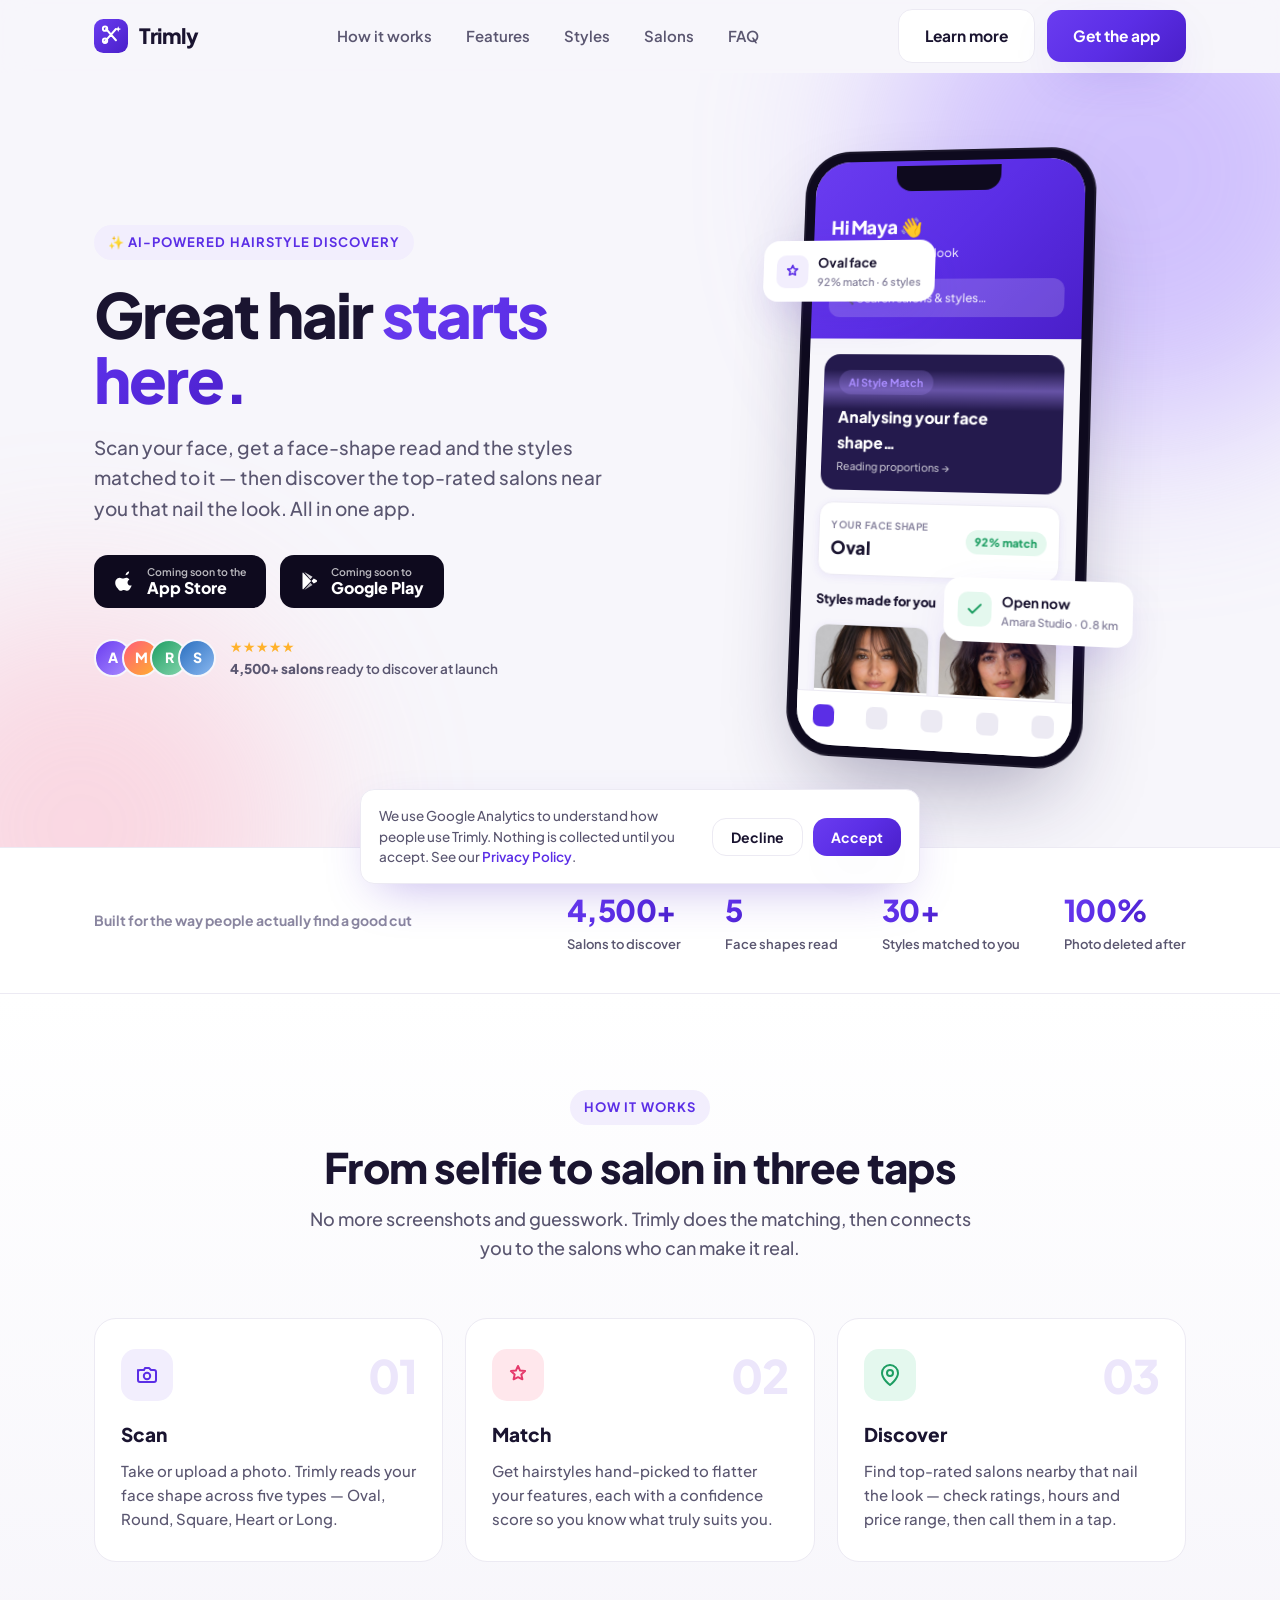
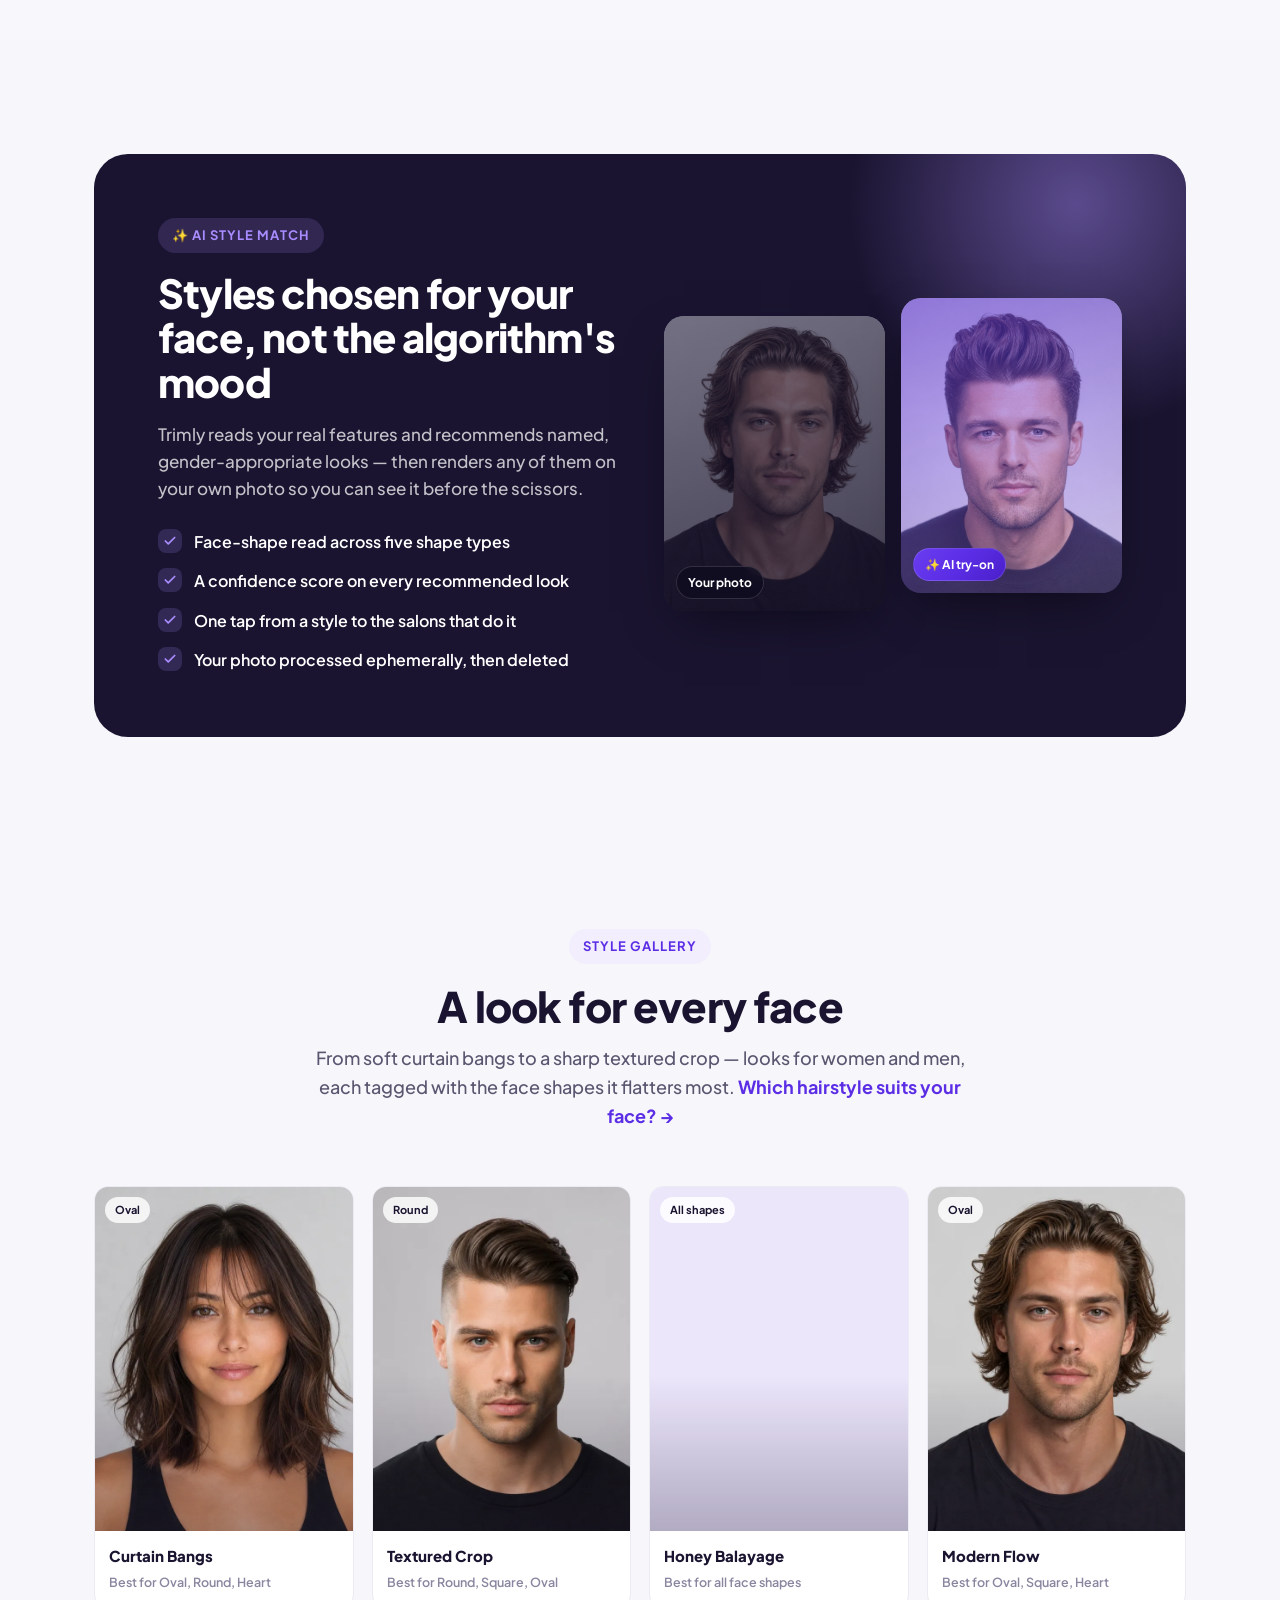
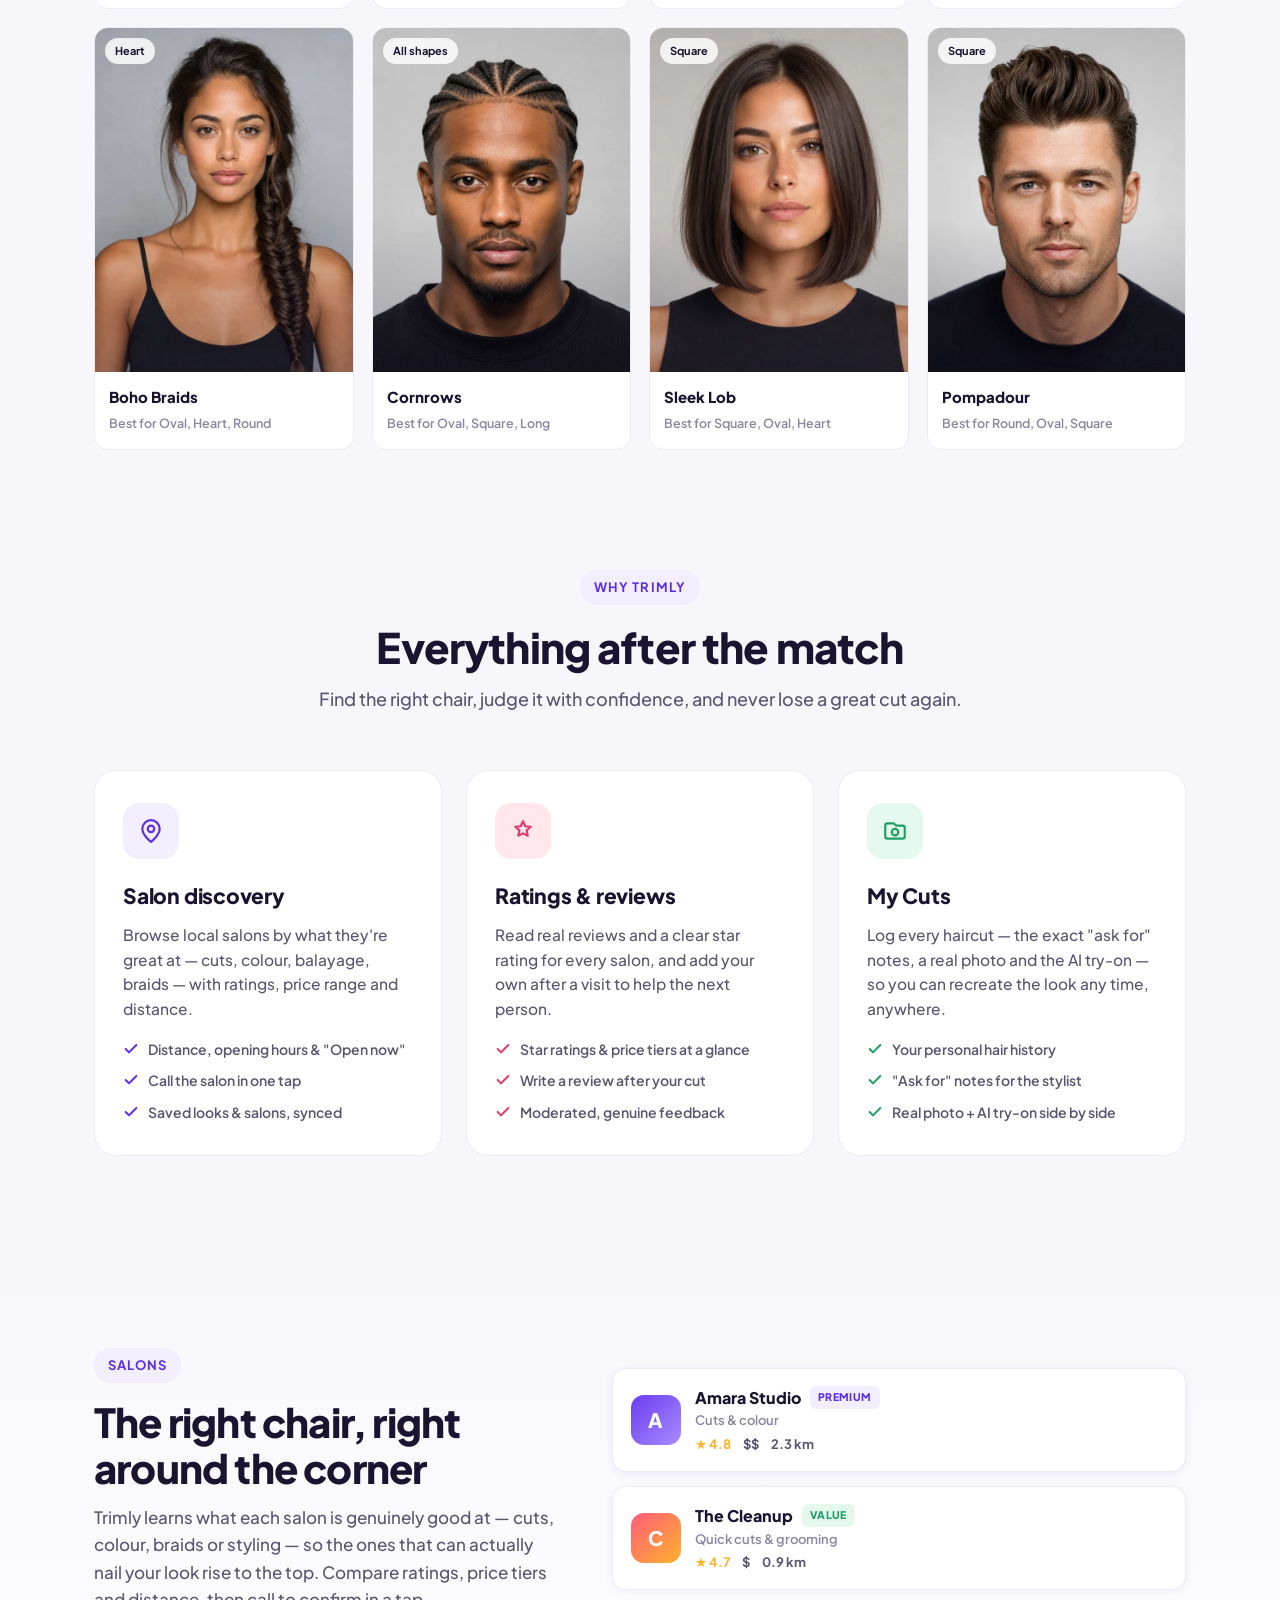
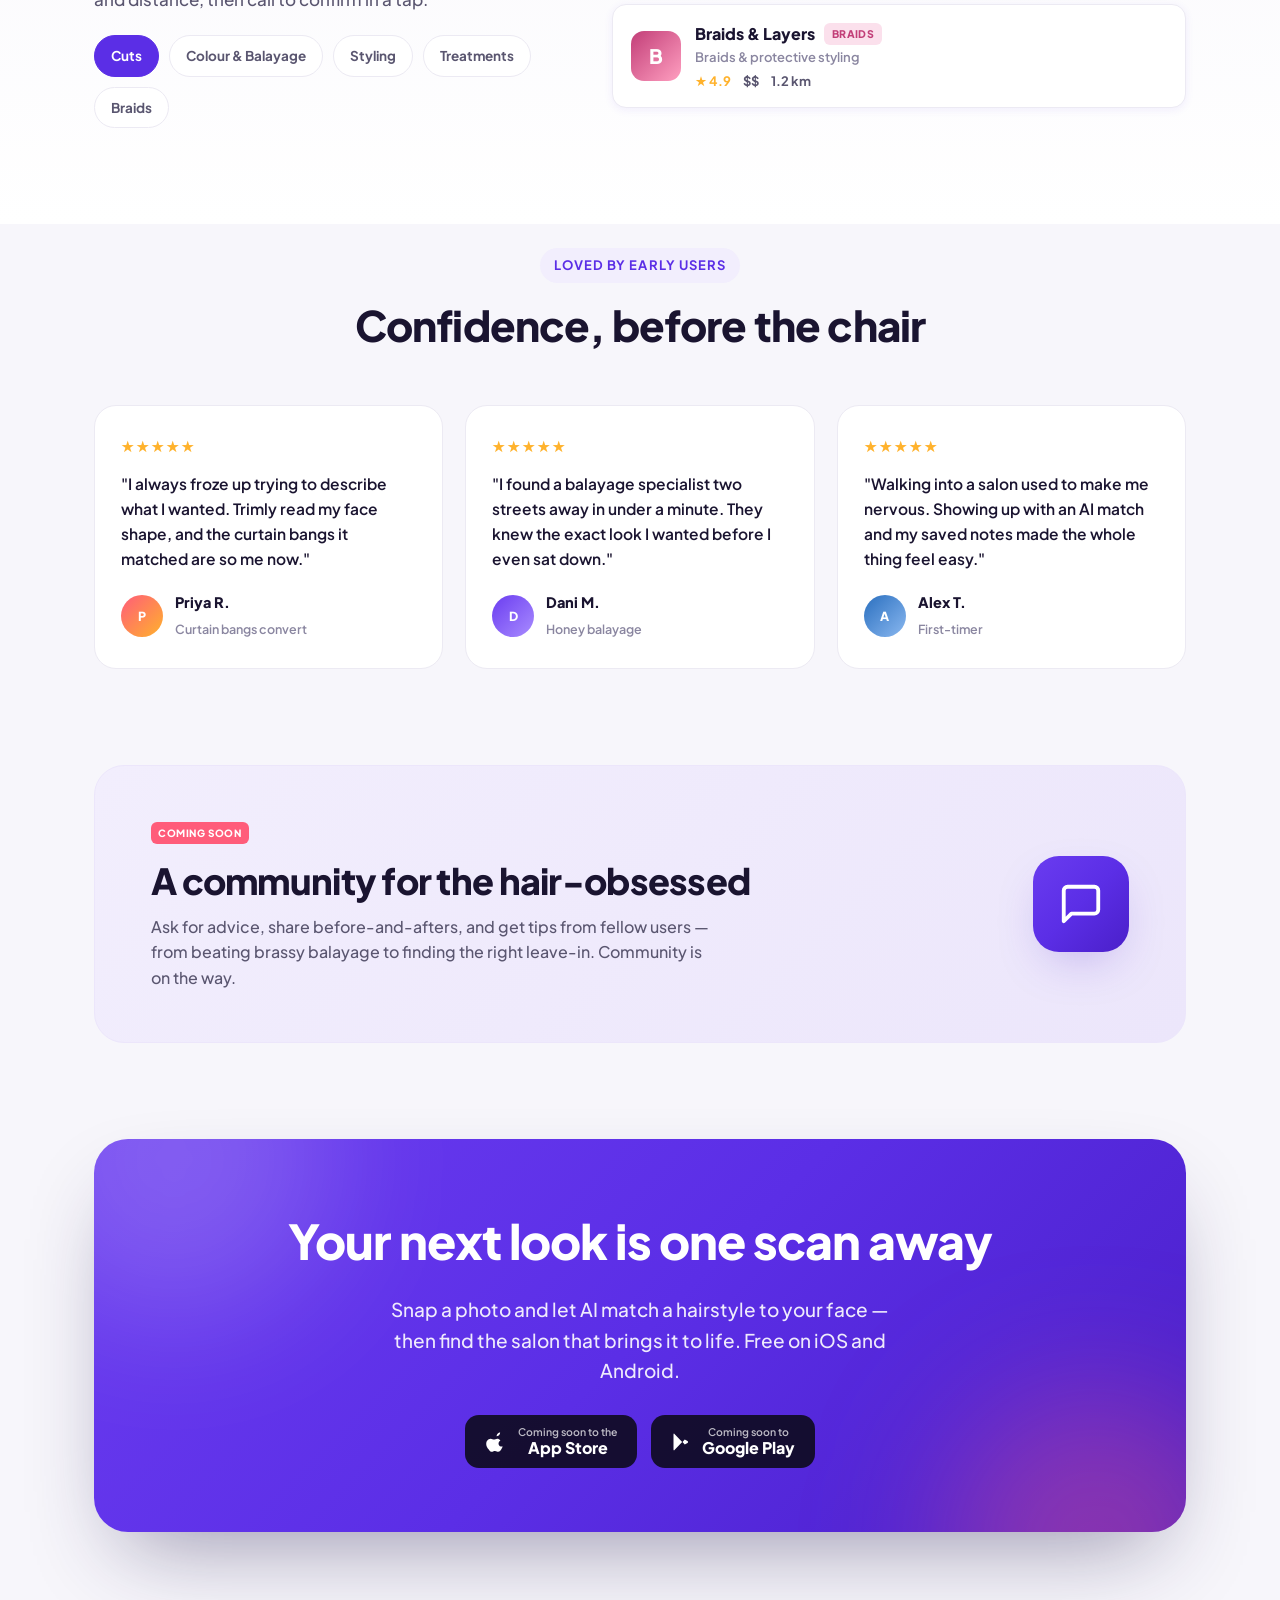
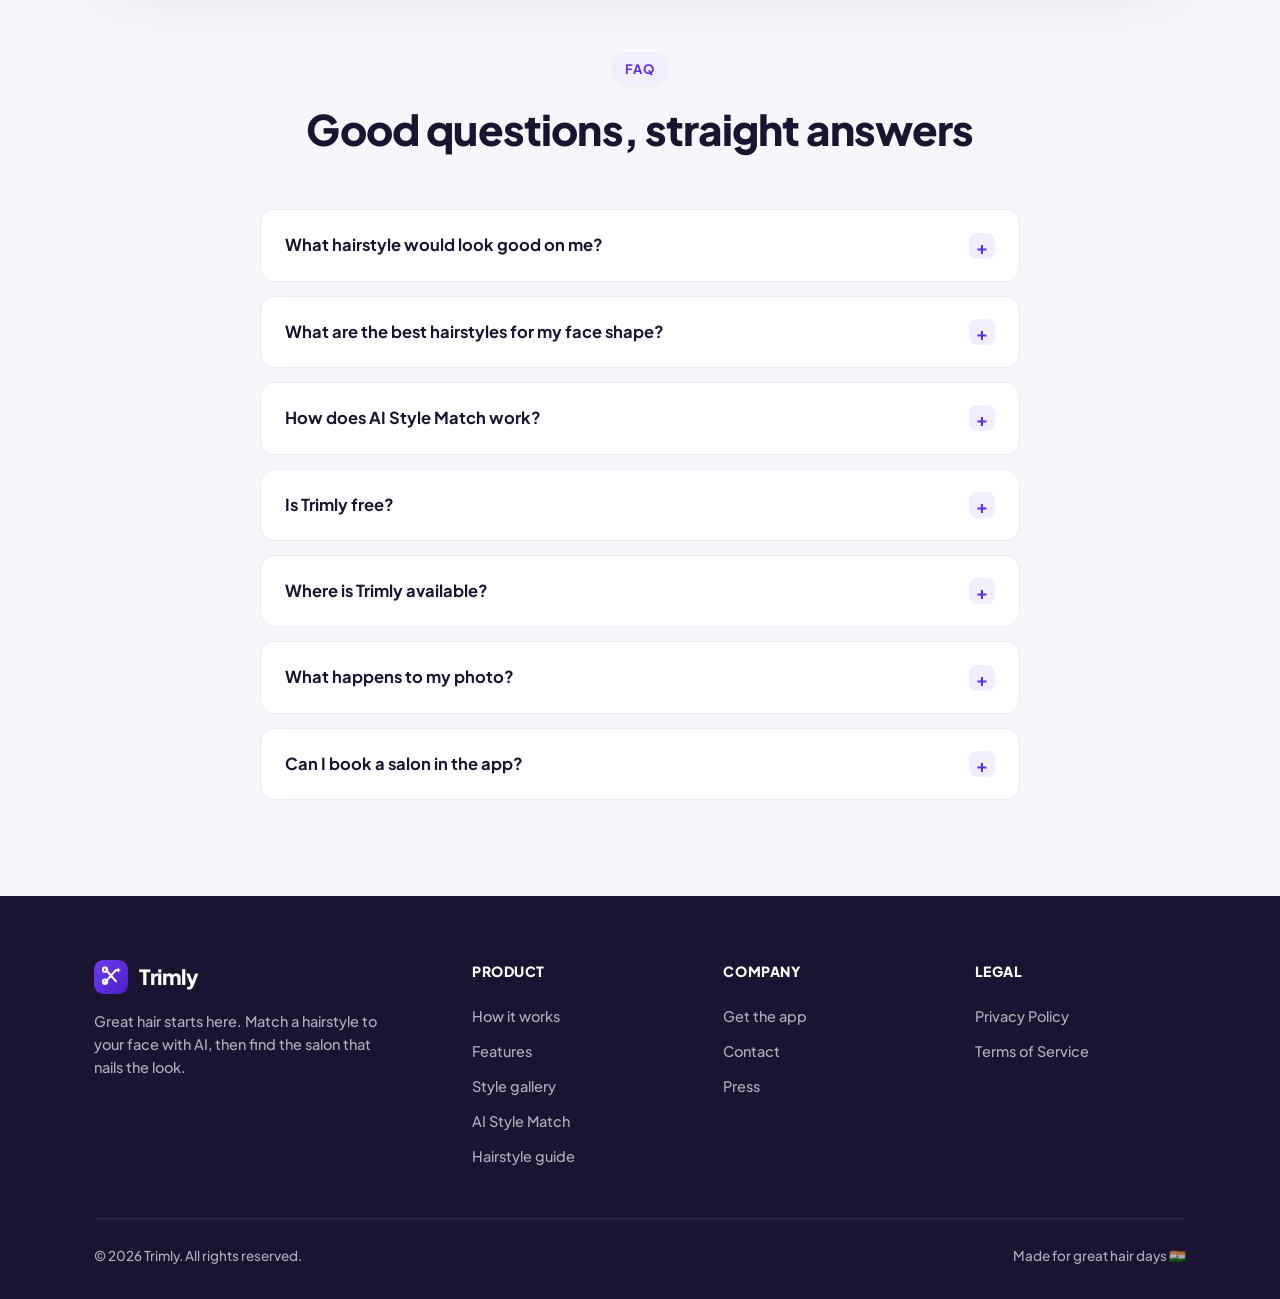
==== commit 3c1a4b8a: "Use men's portraits in the AI Style Match tiles Swap the "Your photo" / "AI try-on" spotlight images" ====
--- a/index.html
+++ b/index.html
@@ -305,12 +305,12 @@
           </div>
           <div class="spotlight-visual">
             <div class="face-tile before">
-              <img src="assets/styles/curtain-bangs.jpg" alt="Your photo before the AI hairstyle try-on" loading="lazy" decoding="async" />
+              <img src="assets/styles/modern-flow.jpg" alt="Your photo before the AI hairstyle try-on" loading="lazy" decoding="async" />
               <span class="ft-grad ft-grad-dark"></span>
               <span class="badge">Your photo</span>
             </div>
             <div class="face-tile">
-              <img src="assets/styles/sleek-lob.jpg" alt="AI hairstyle try-on rendered on your own photo" loading="lazy" decoding="async" />
+              <img src="assets/styles/pompadour.jpg" alt="AI hairstyle try-on rendered on your own photo" loading="lazy" decoding="async" />
               <span class="ft-grad ft-grad-ai"></span>
               <span class="badge tag-ai">✨ AI try-on</span>
             </div>
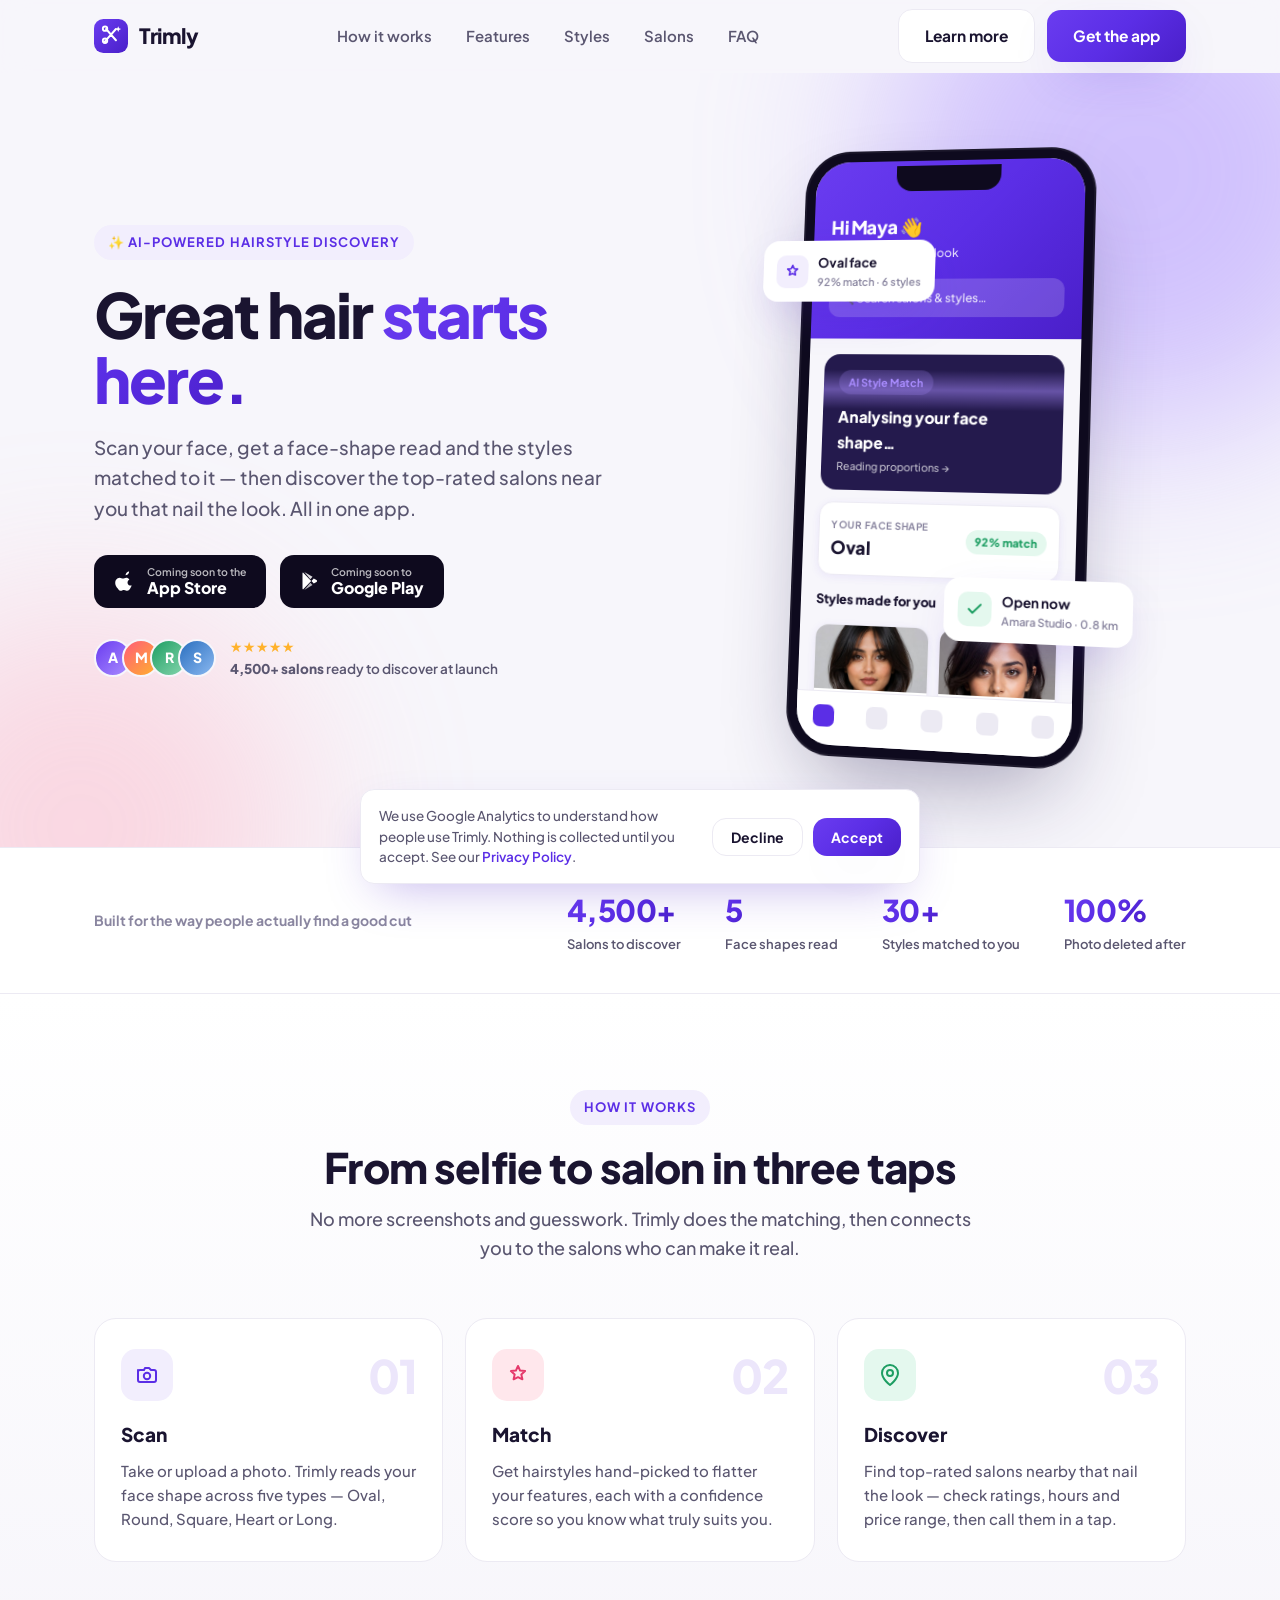
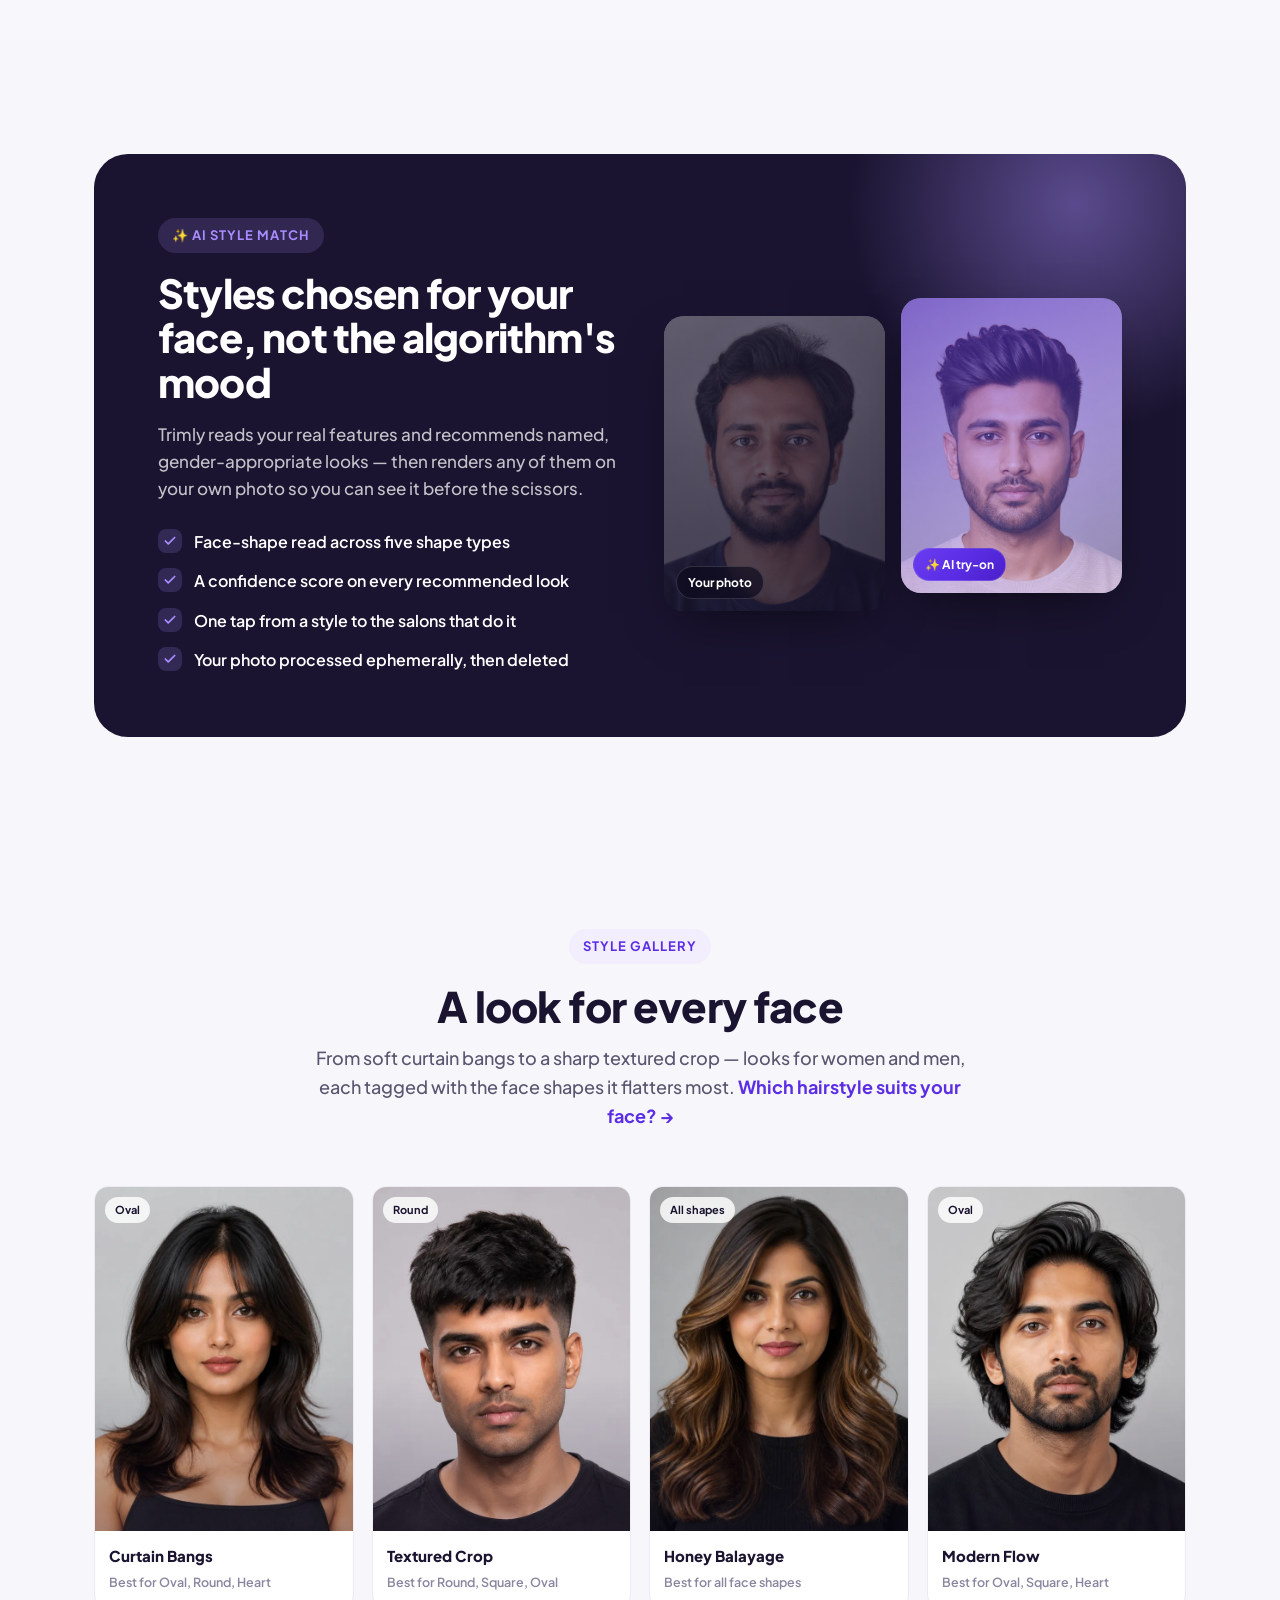
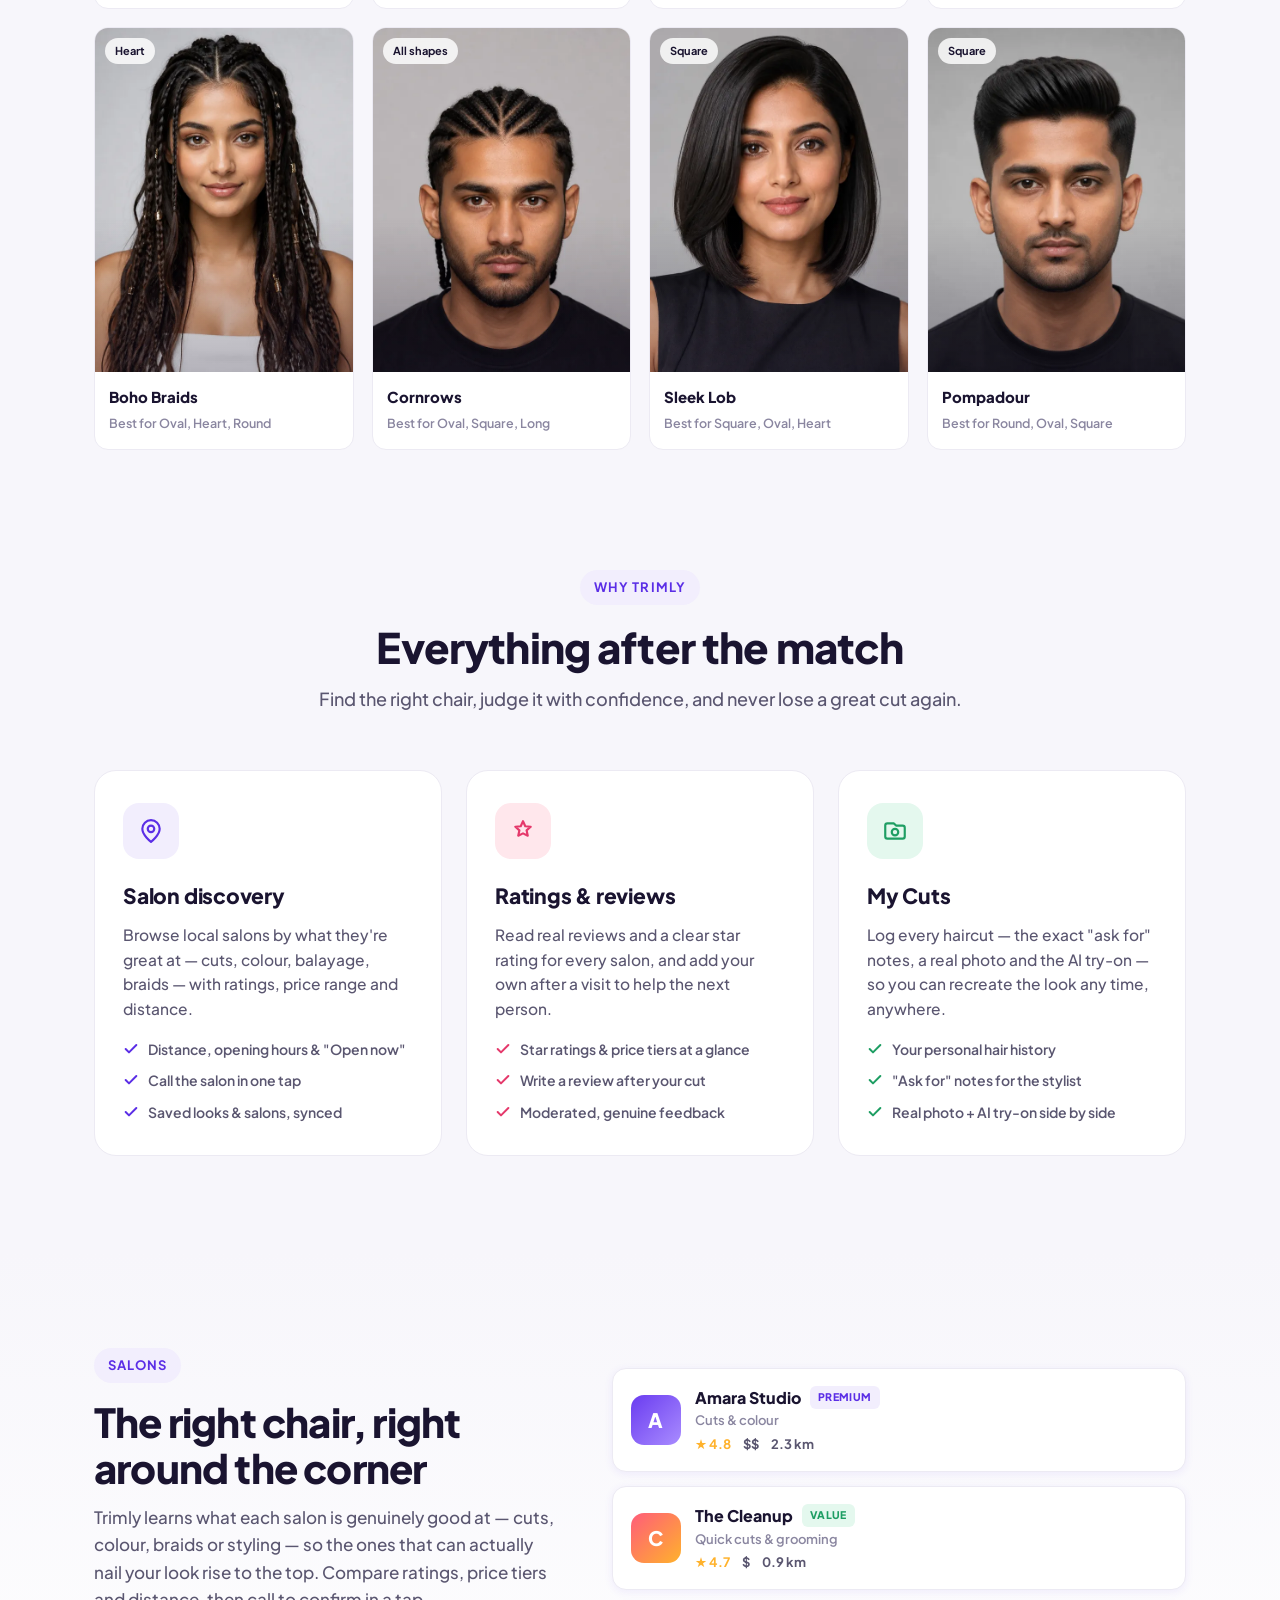
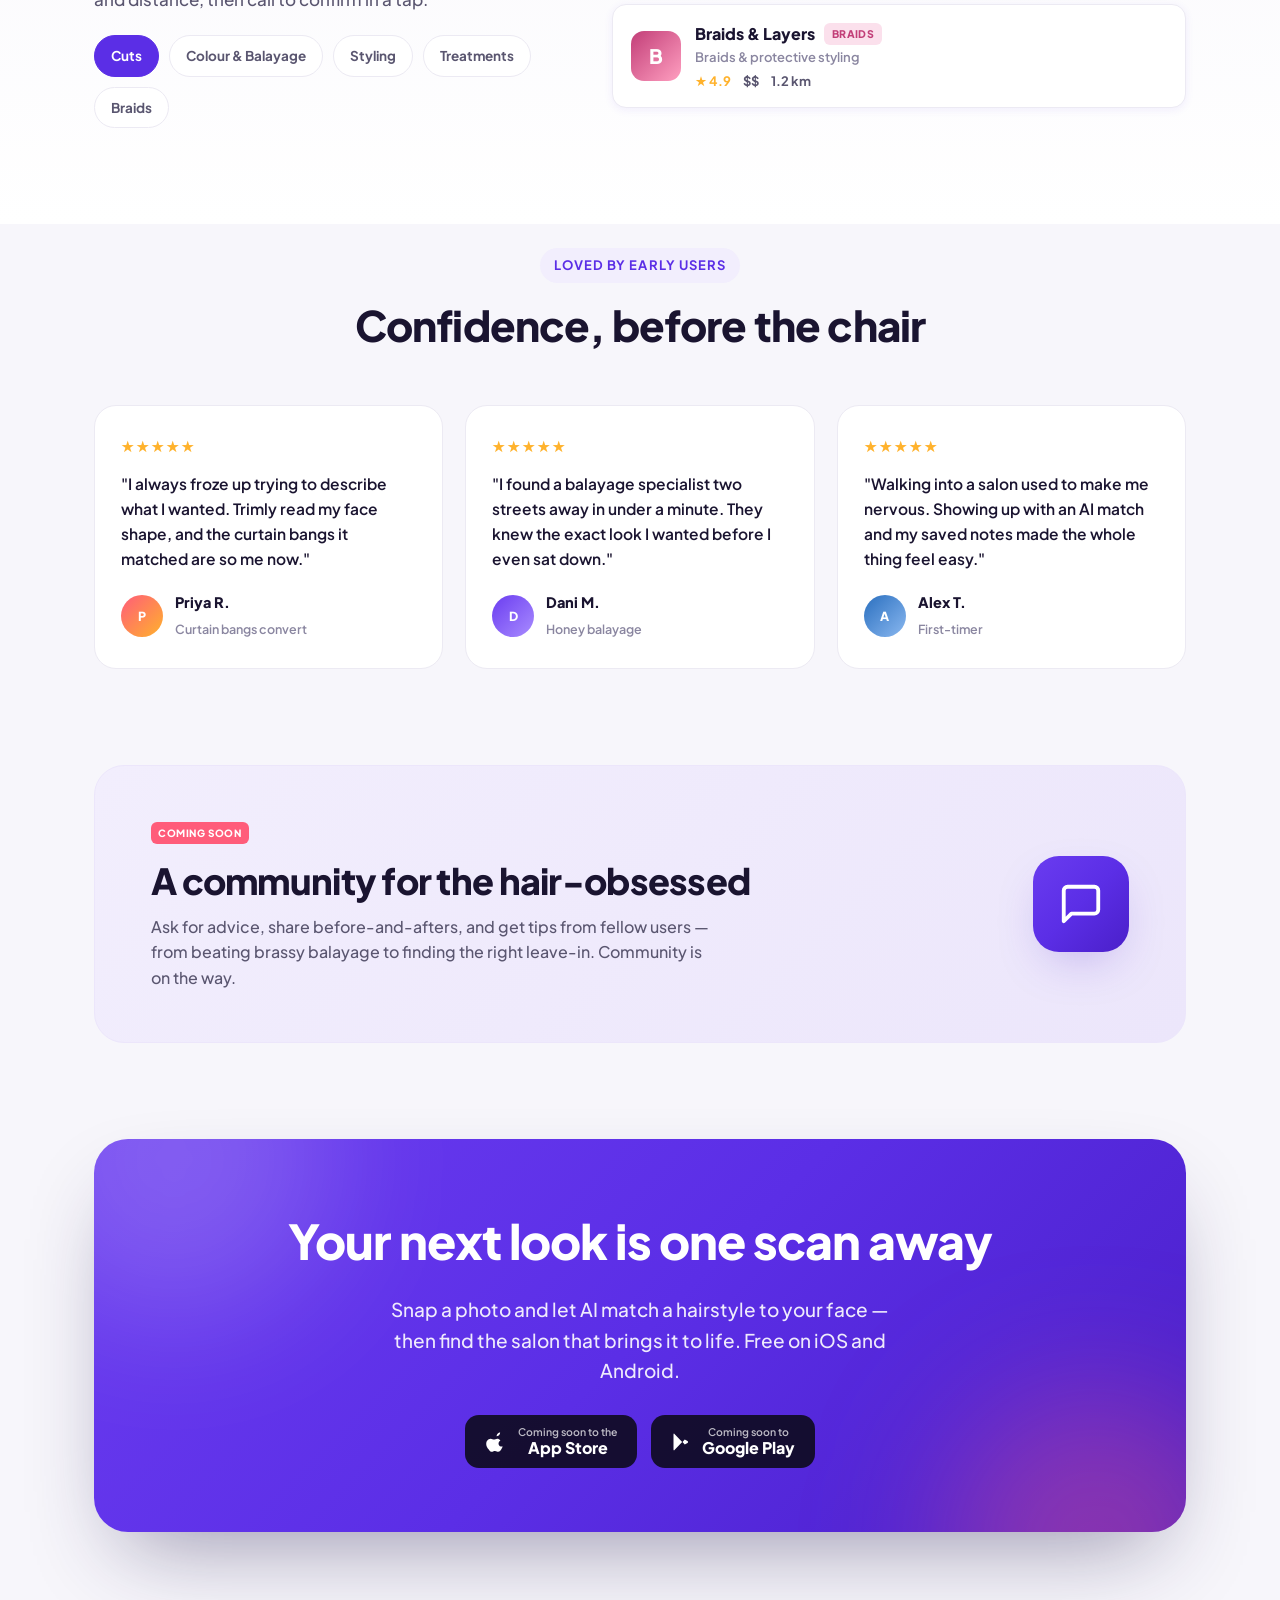
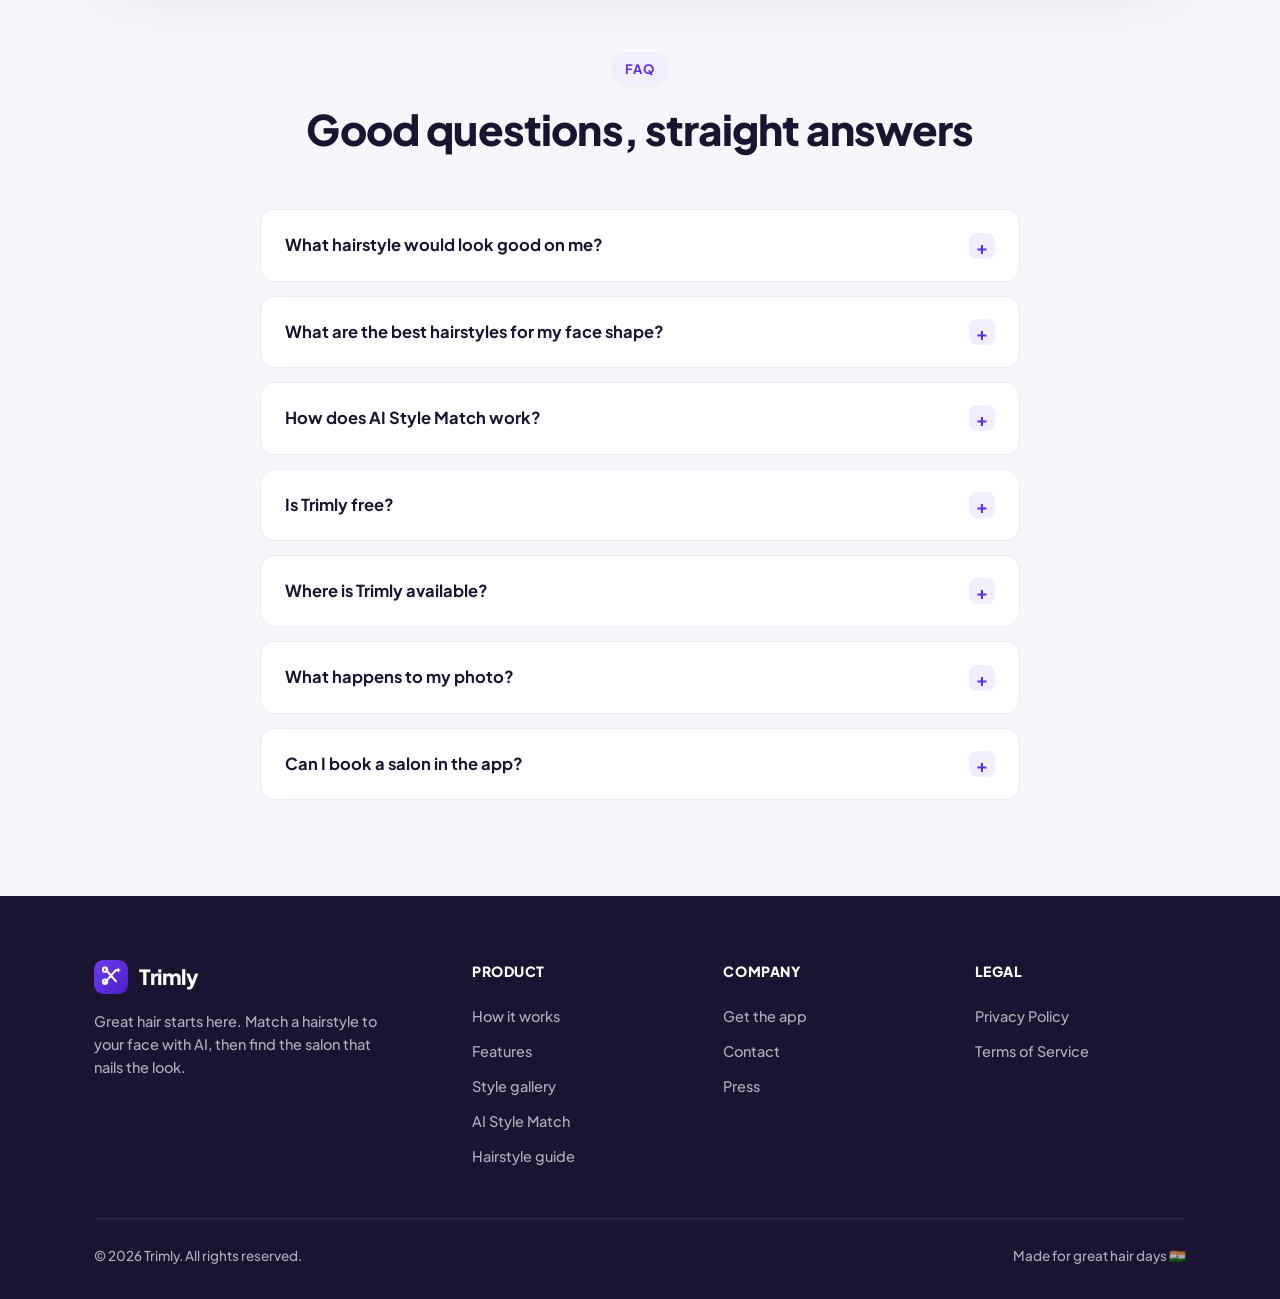
==== commit cb8cef48: "Give AI Style Match its own dedicated before/after images The tiles reused the gallery's Modern Flow" ====
--- a/index.html
+++ b/index.html
@@ -305,12 +305,12 @@
           </div>
           <div class="spotlight-visual">
             <div class="face-tile before">
-              <img src="assets/styles/modern-flow.jpg" alt="Your photo before the AI hairstyle try-on" loading="lazy" decoding="async" />
+              <img src="assets/styles/ai-your-photo.jpg" alt="Your photo before the AI hairstyle try-on" loading="lazy" decoding="async" />
               <span class="ft-grad ft-grad-dark"></span>
               <span class="badge">Your photo</span>
             </div>
             <div class="face-tile">
-              <img src="assets/styles/pompadour.jpg" alt="AI hairstyle try-on rendered on your own photo" loading="lazy" decoding="async" />
+              <img src="assets/styles/ai-try-on.jpg" alt="AI hairstyle try-on rendered on your own photo" loading="lazy" decoding="async" />
               <span class="ft-grad ft-grad-ai"></span>
               <span class="badge tag-ai">✨ AI try-on</span>
             </div>
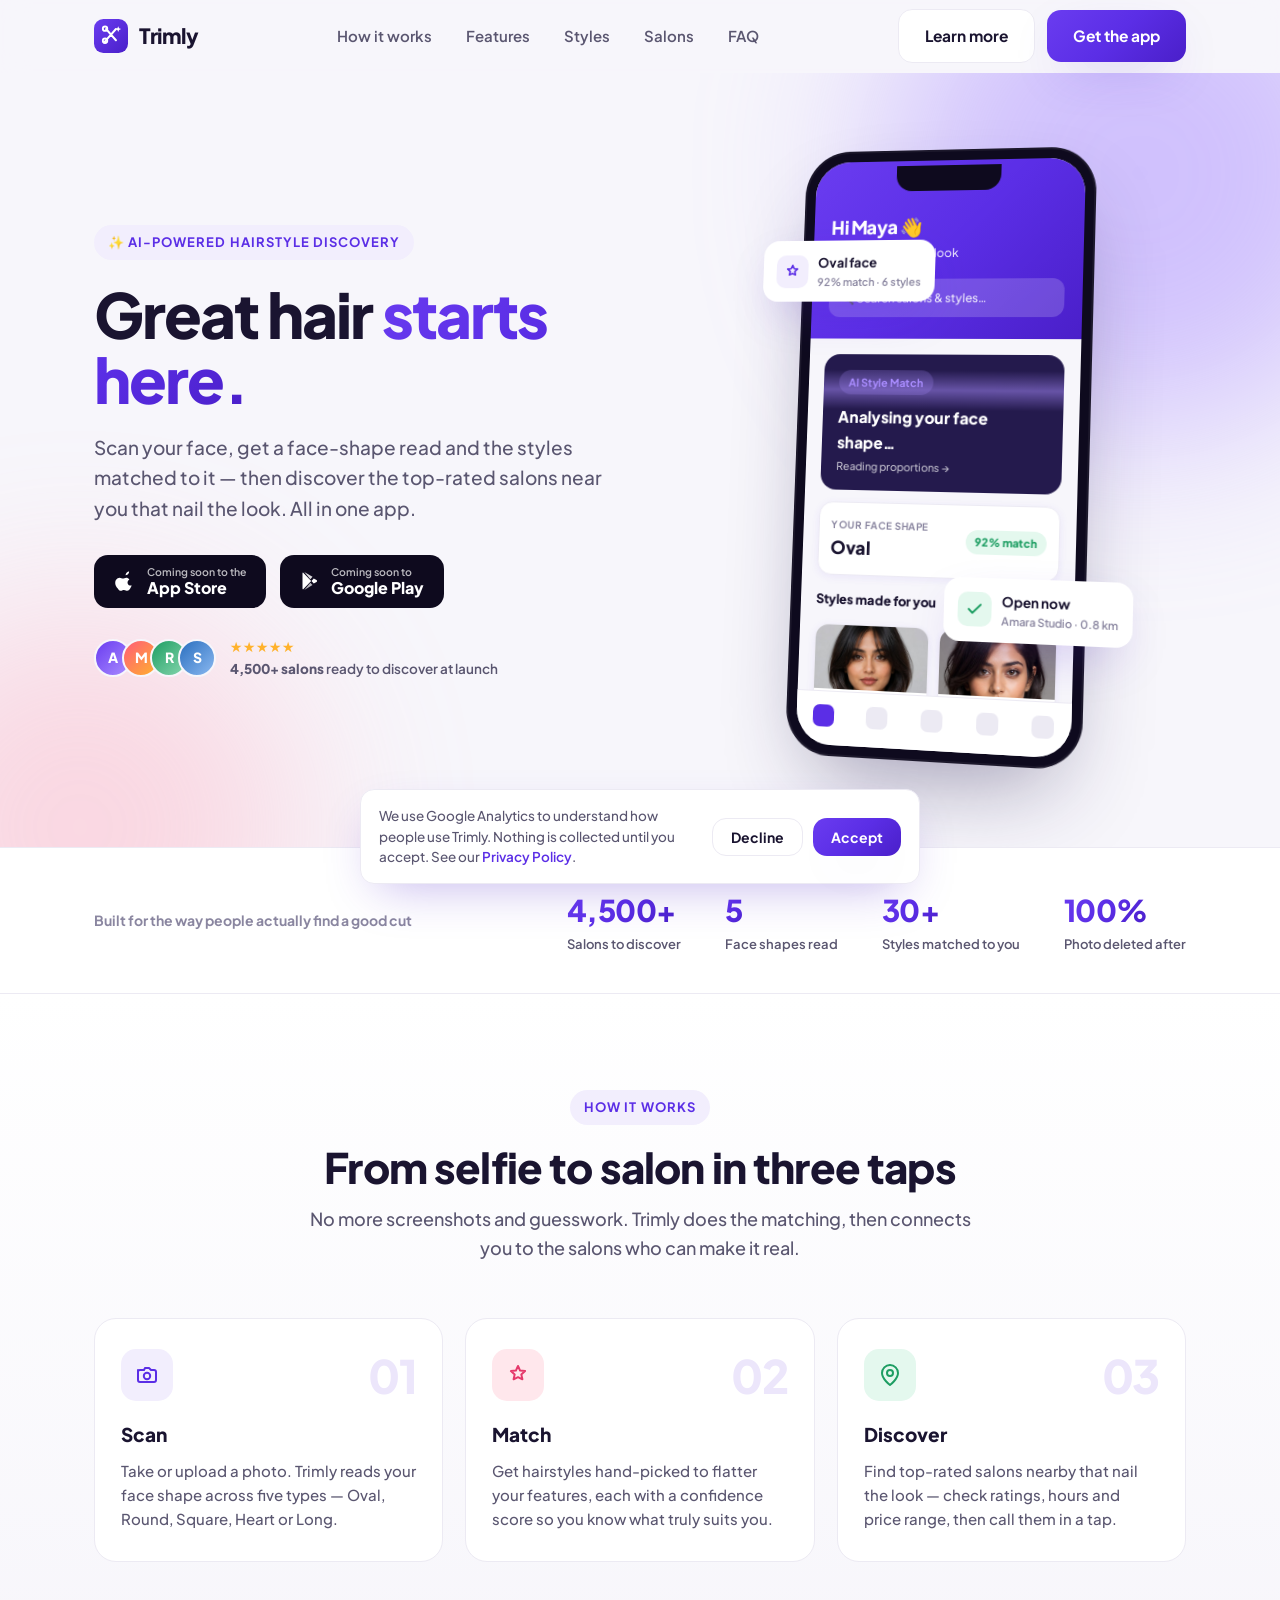
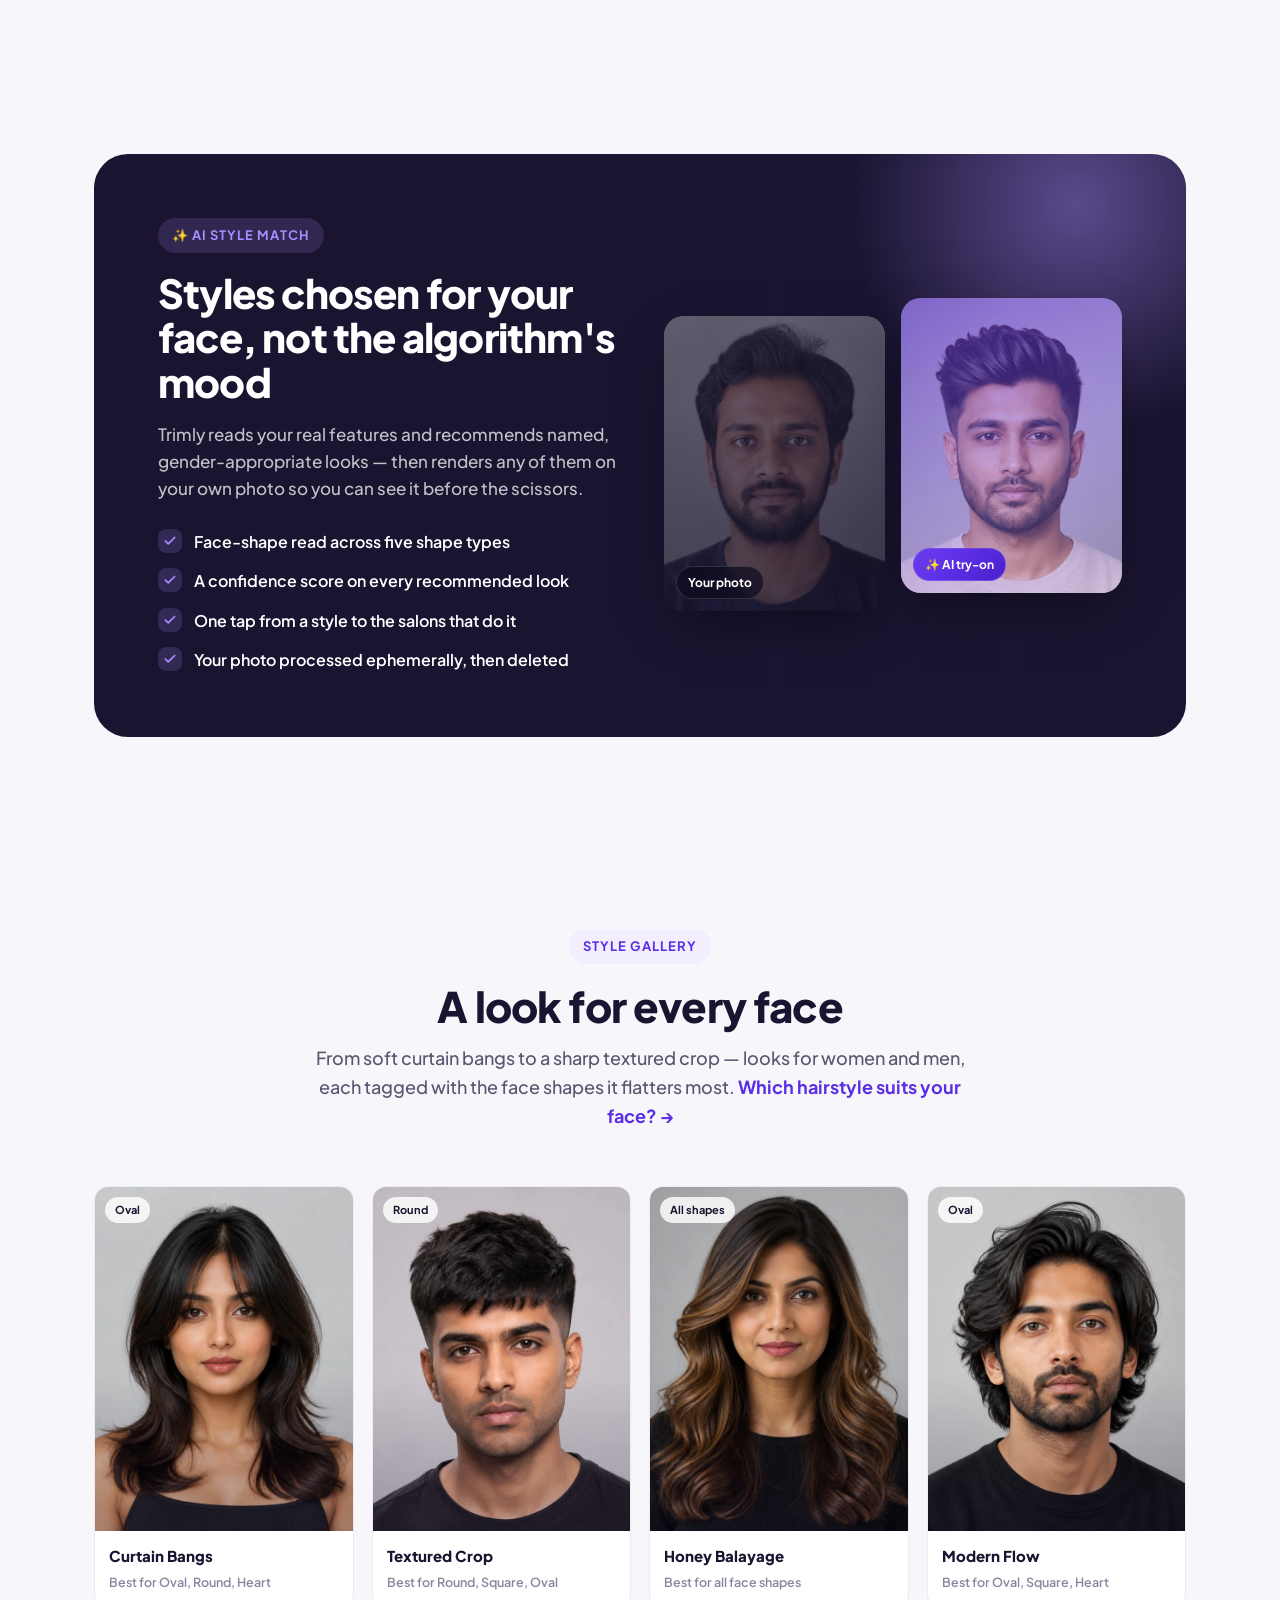
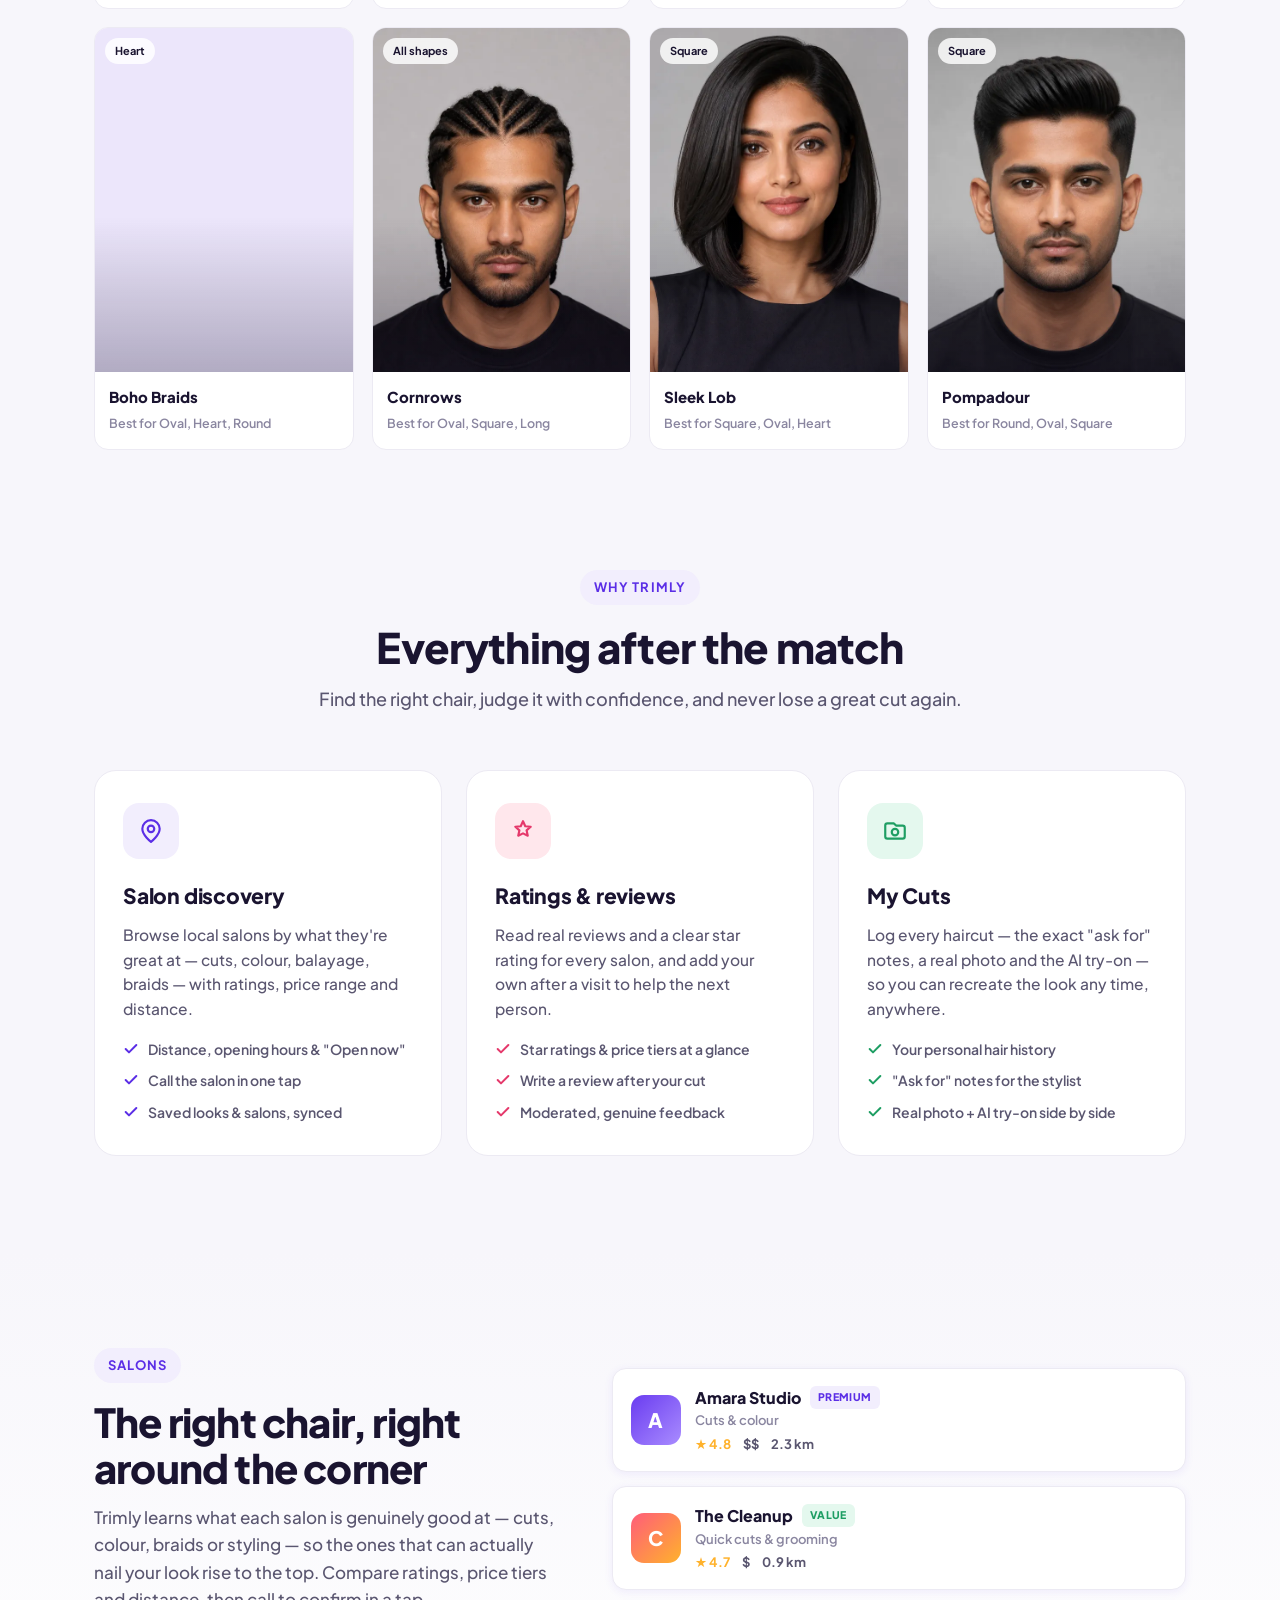
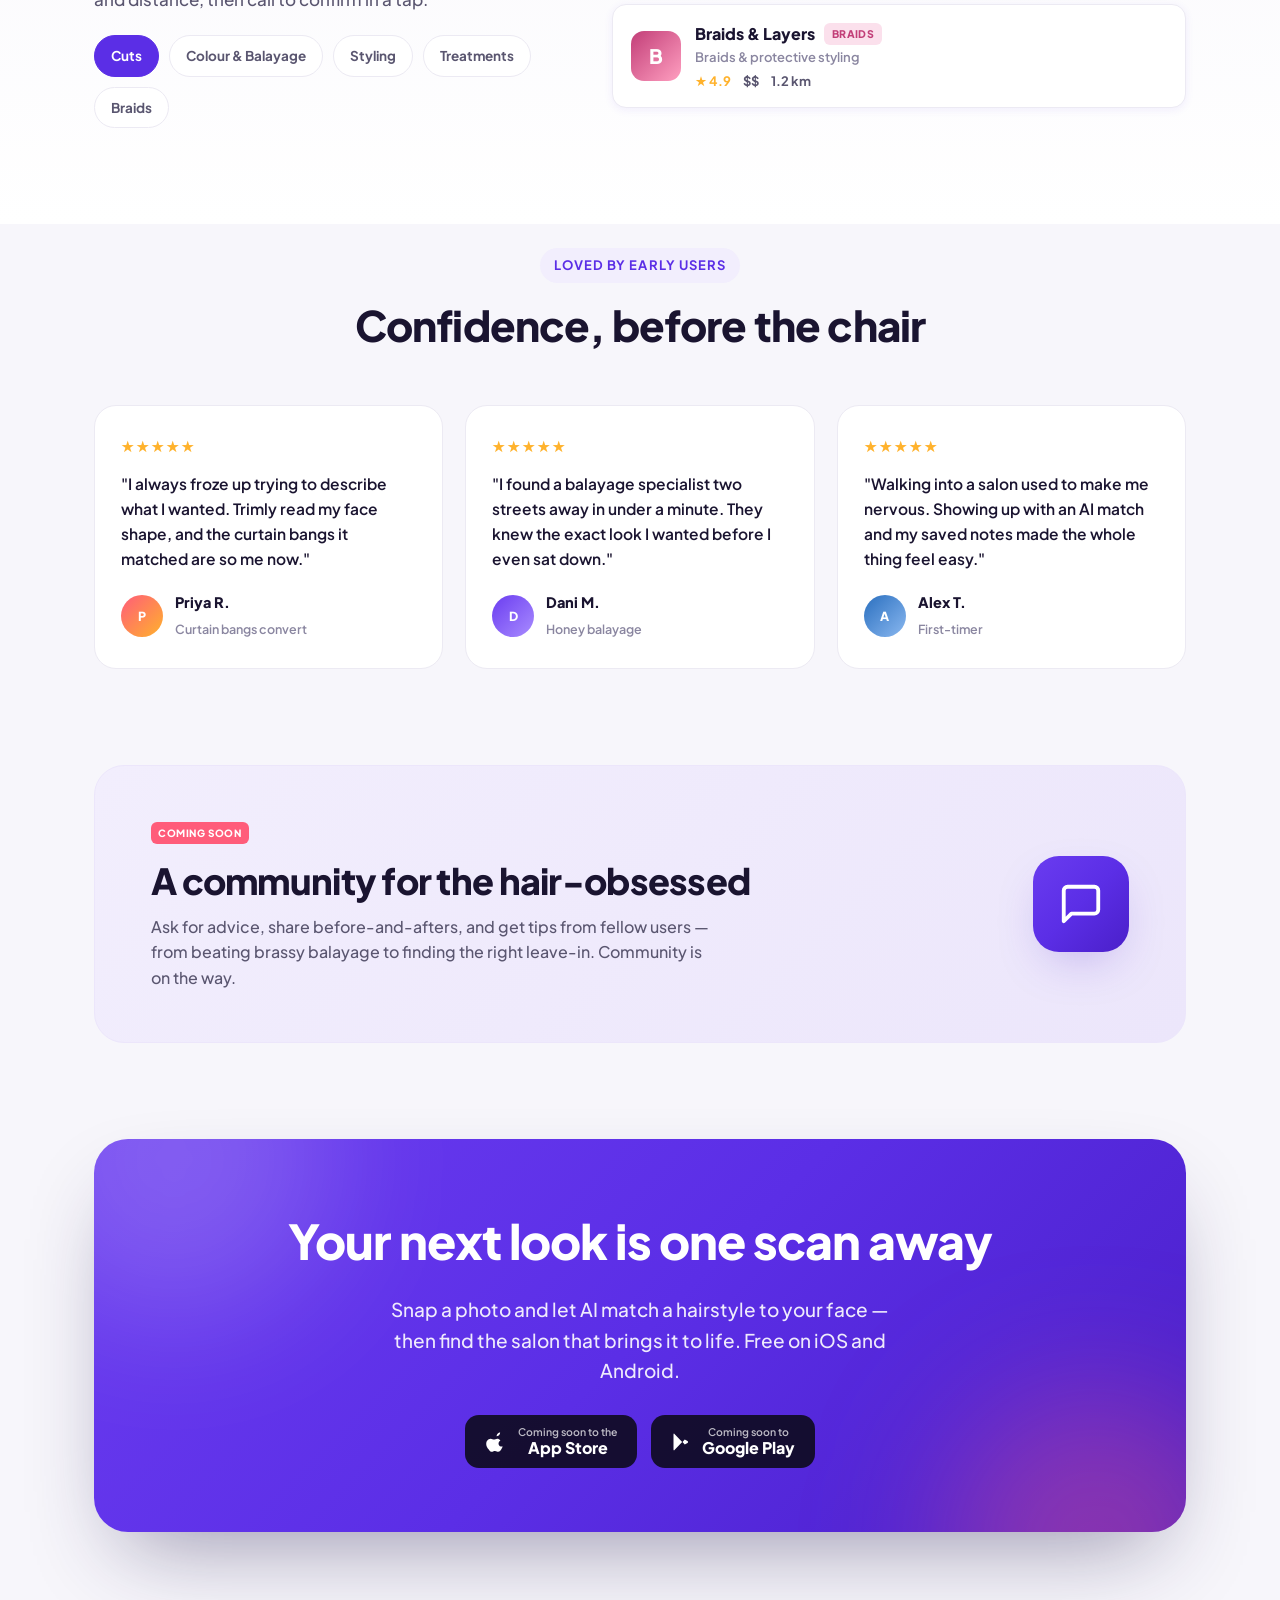
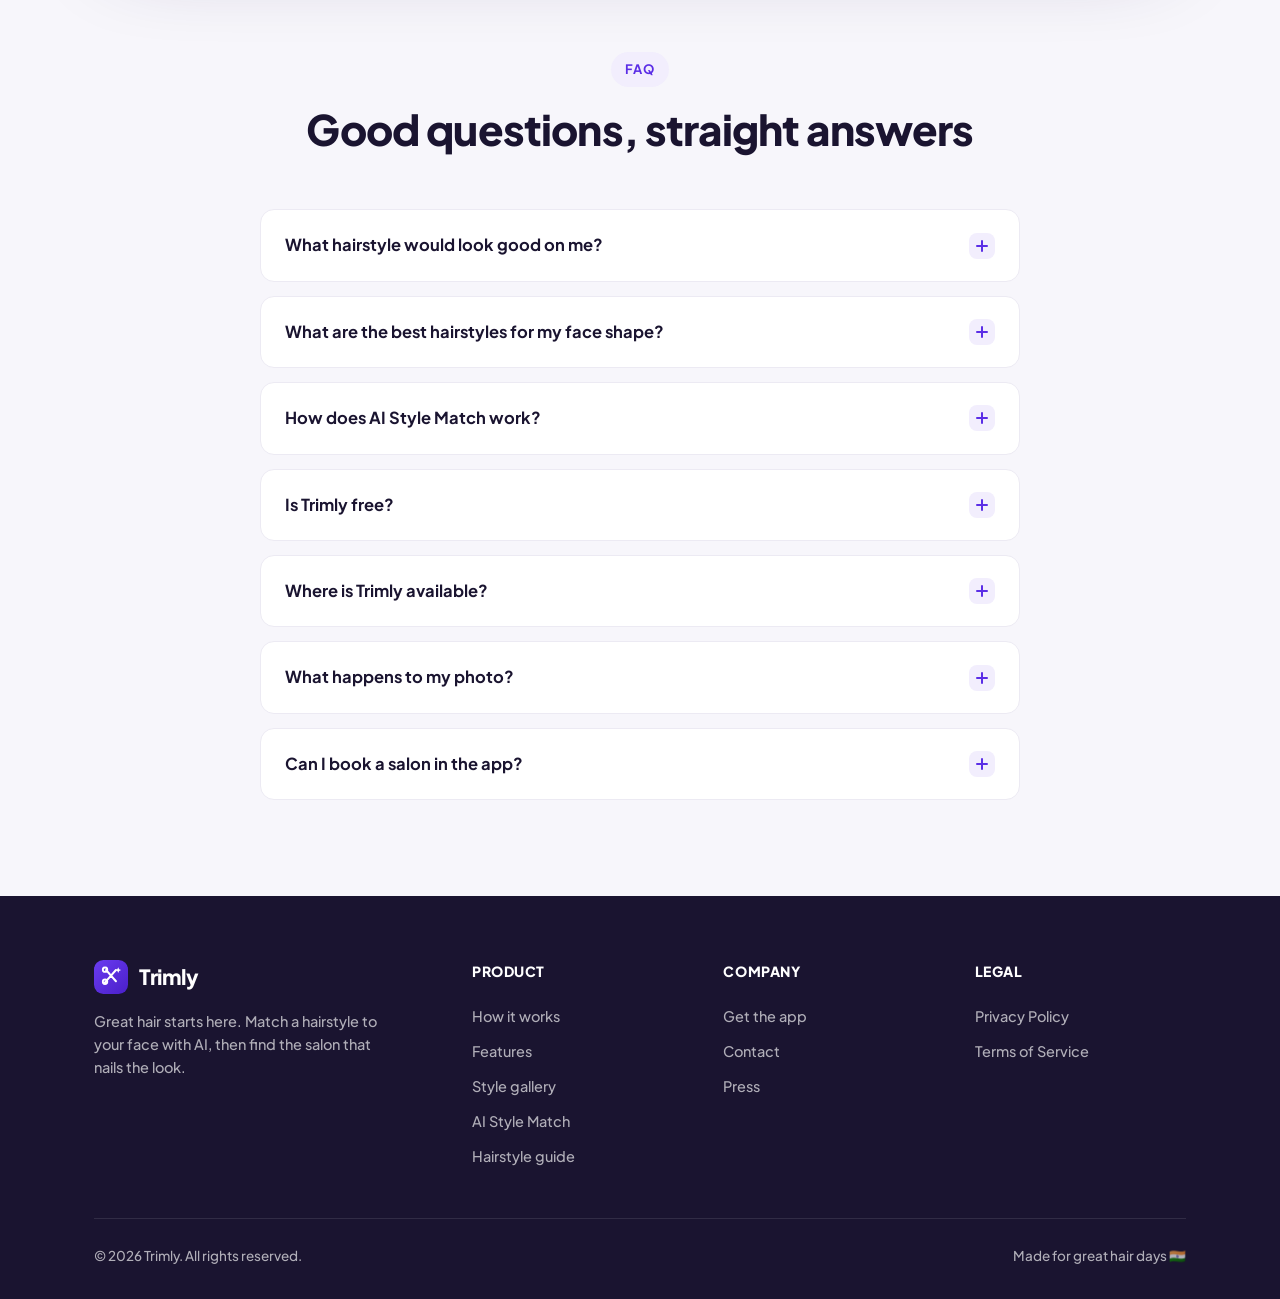
==== commit 79c2a9a7: "Route all contact emails to support@trimly.info Replace hello@, privacy@, and press@ addresses with " ====
--- a/index.html
+++ b/index.html
@@ -82,7 +82,7 @@
     "name": "Trimly",
     "url": "https://trimly.info/",
     "logo": "https://trimly.info/og-image.png",
-    "email": "hello@trimly.info",
+    "email": "support@trimly.info",
     "areaServed": { "@type": "Country", "name": "India" }
   }
   </script>
@@ -579,8 +579,8 @@
         <div class="footer-col">
           <h4>Company</h4>
           <a href="#download">Get the app</a>
-          <a href="mailto:hello@trimly.info">Contact</a>
-          <a href="mailto:press@trimly.info">Press</a>
+          <a href="mailto:support@trimly.info">Contact</a>
+          <a href="mailto:support@trimly.info">Press</a>
         </div>
         <div class="footer-col">
           <h4>Legal</h4>
--- a/styles.css
+++ b/styles.css
@@ -234,7 +234,9 @@
 .faq-item[open] { border-color: var(--primary); box-shadow: var(--shadow-sm); }
 .faq-item summary { list-style: none; cursor: pointer; padding: 22px 24px; font-weight: 700; font-size: 16.5px; display: flex; justify-content: space-between; align-items: center; gap: 16px; }
 .faq-item summary::-webkit-details-marker { display: none; }
-.faq-item summary .plus { flex: none; width: 26px; height: 26px; border-radius: 8px; background: var(--tint); color: var(--primary); display: grid; place-items: center; font-size: 18px; transition: transform .25s, background .2s; }
+.faq-item summary .plus { flex: none; position: relative; width: 26px; height: 26px; border-radius: 8px; background: var(--tint); color: var(--primary); font-size: 0; transition: transform .25s, background .2s; }
+.faq-item summary .plus::before, .faq-item summary .plus::after { content: ""; position: absolute; top: 50%; left: 50%; width: 12px; height: 2px; border-radius: 2px; background: currentColor; transform: translate(-50%, -50%); }
+.faq-item summary .plus::after { transform: translate(-50%, -50%) rotate(90deg); }
 .faq-item[open] summary .plus { transform: rotate(45deg); background: var(--primary); color: #fff; }
 .faq-item .faq-body { padding: 0 24px 22px; color: var(--muted); font-size: 15.5px; }
 
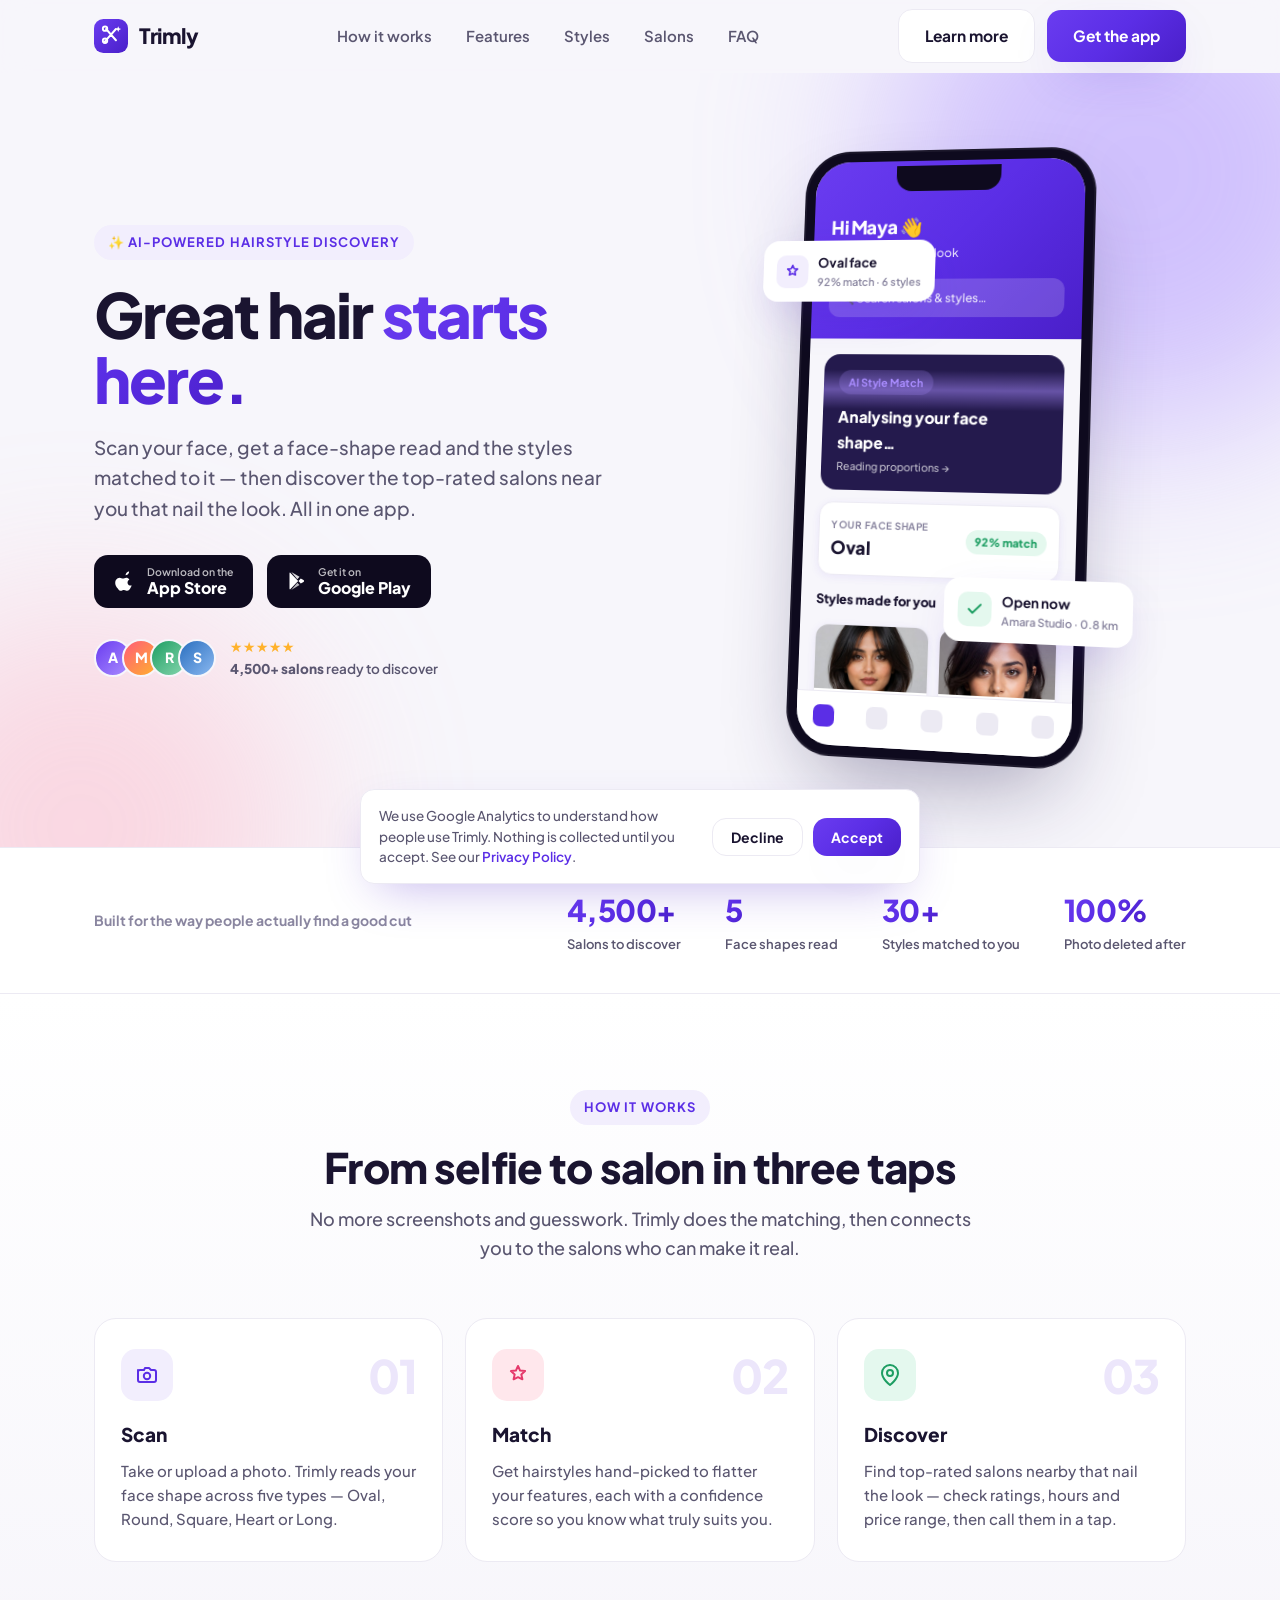
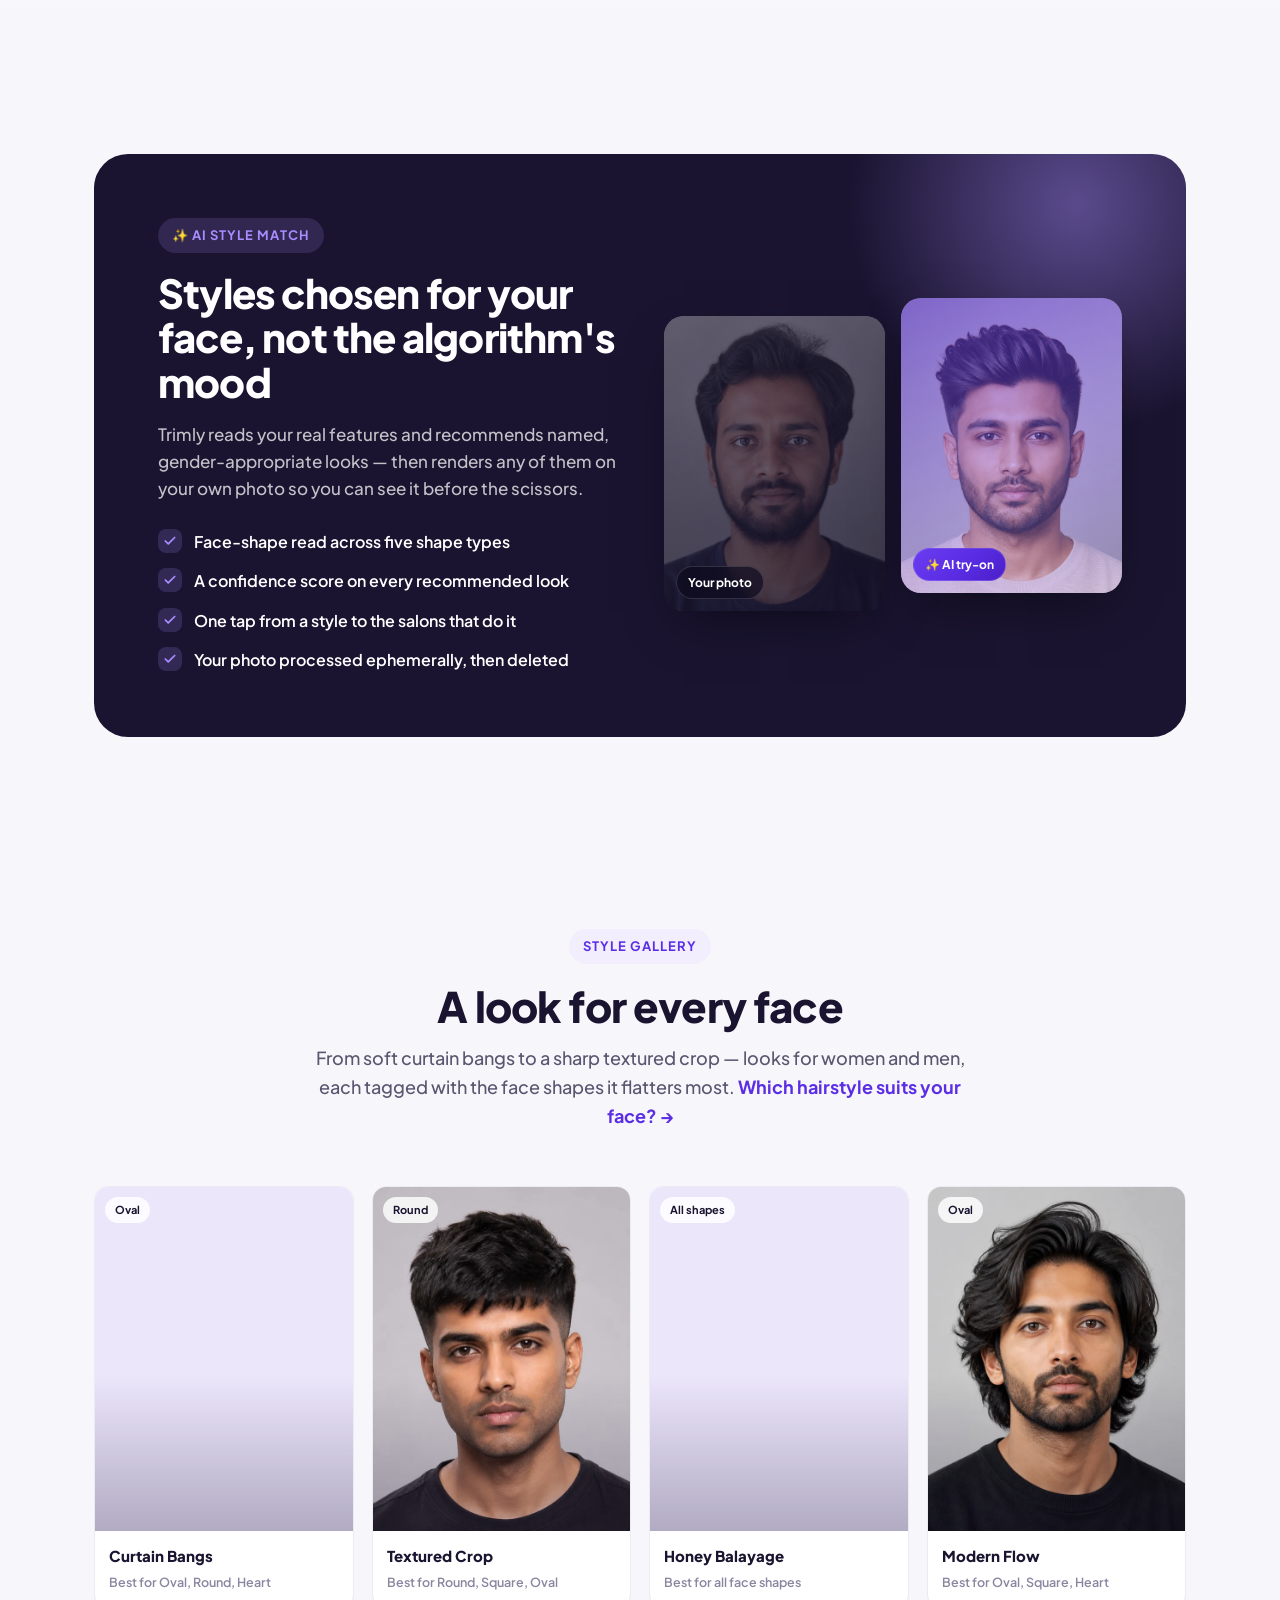
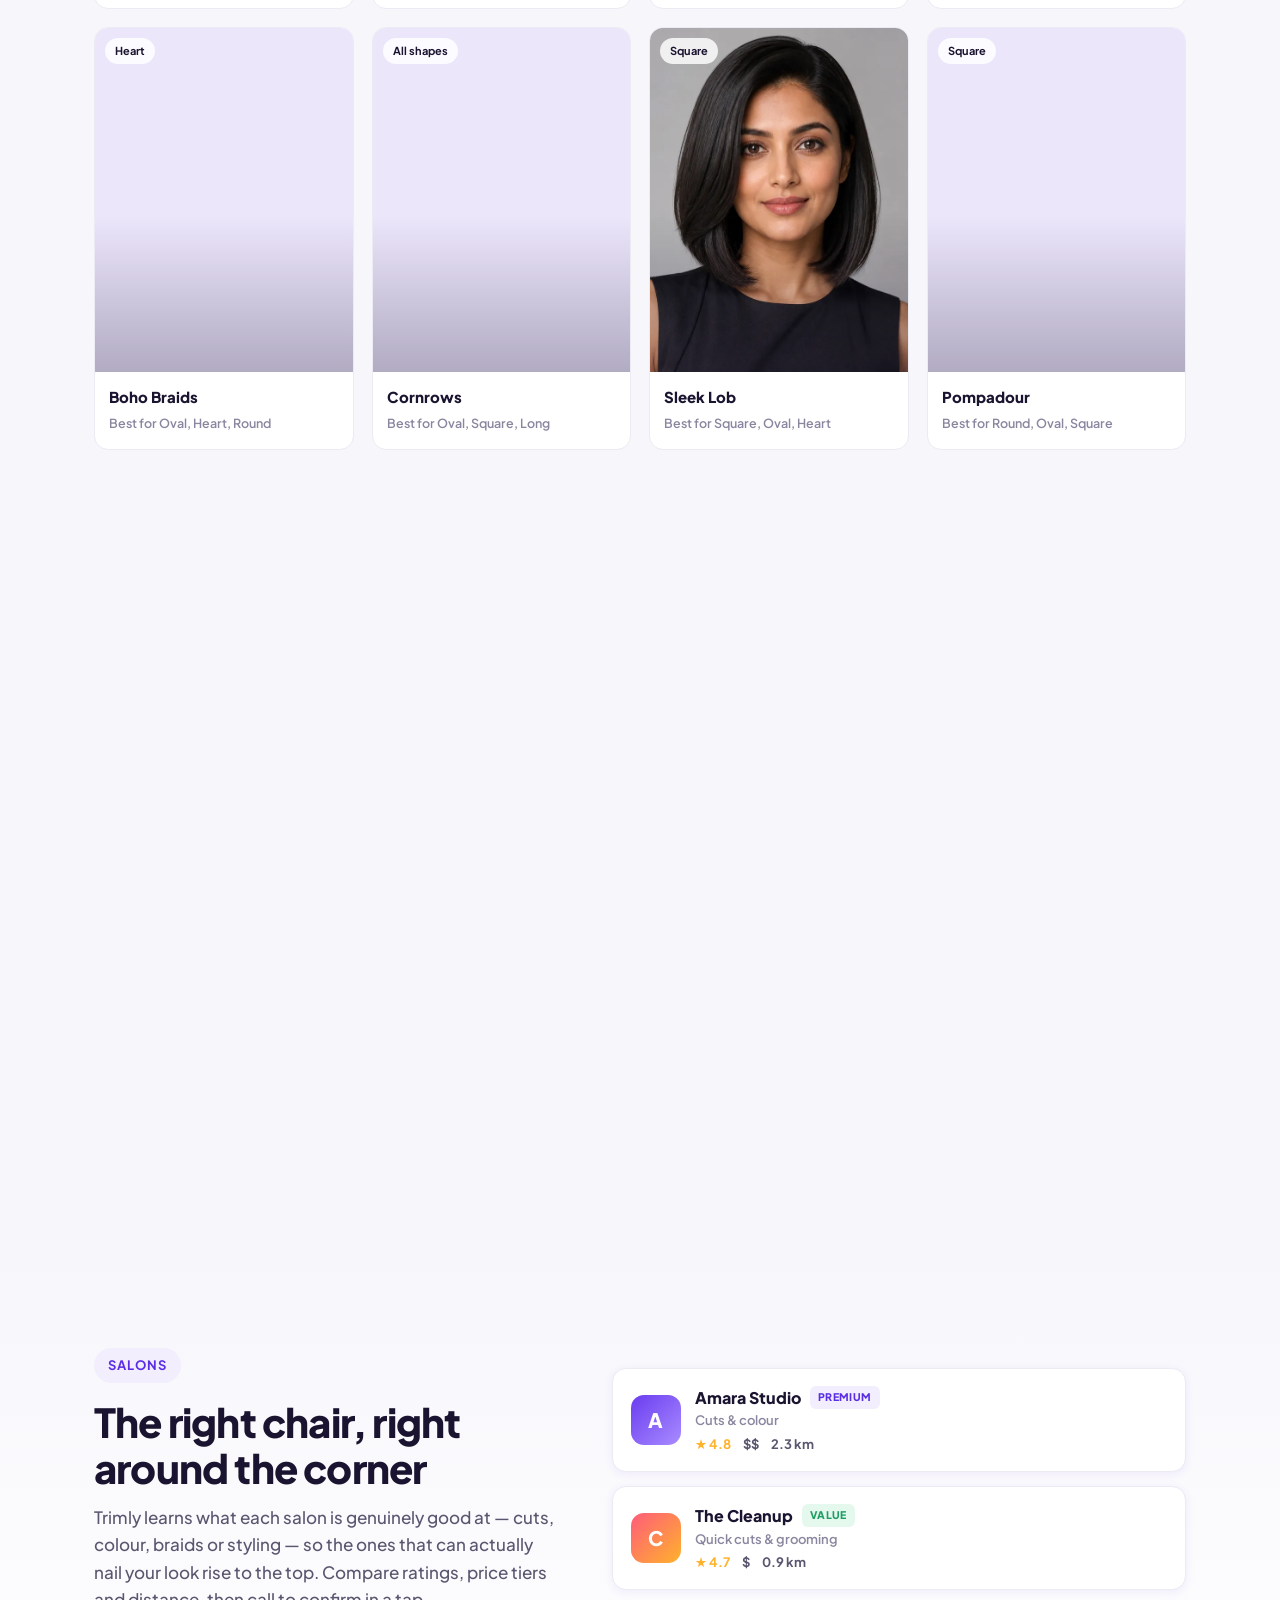
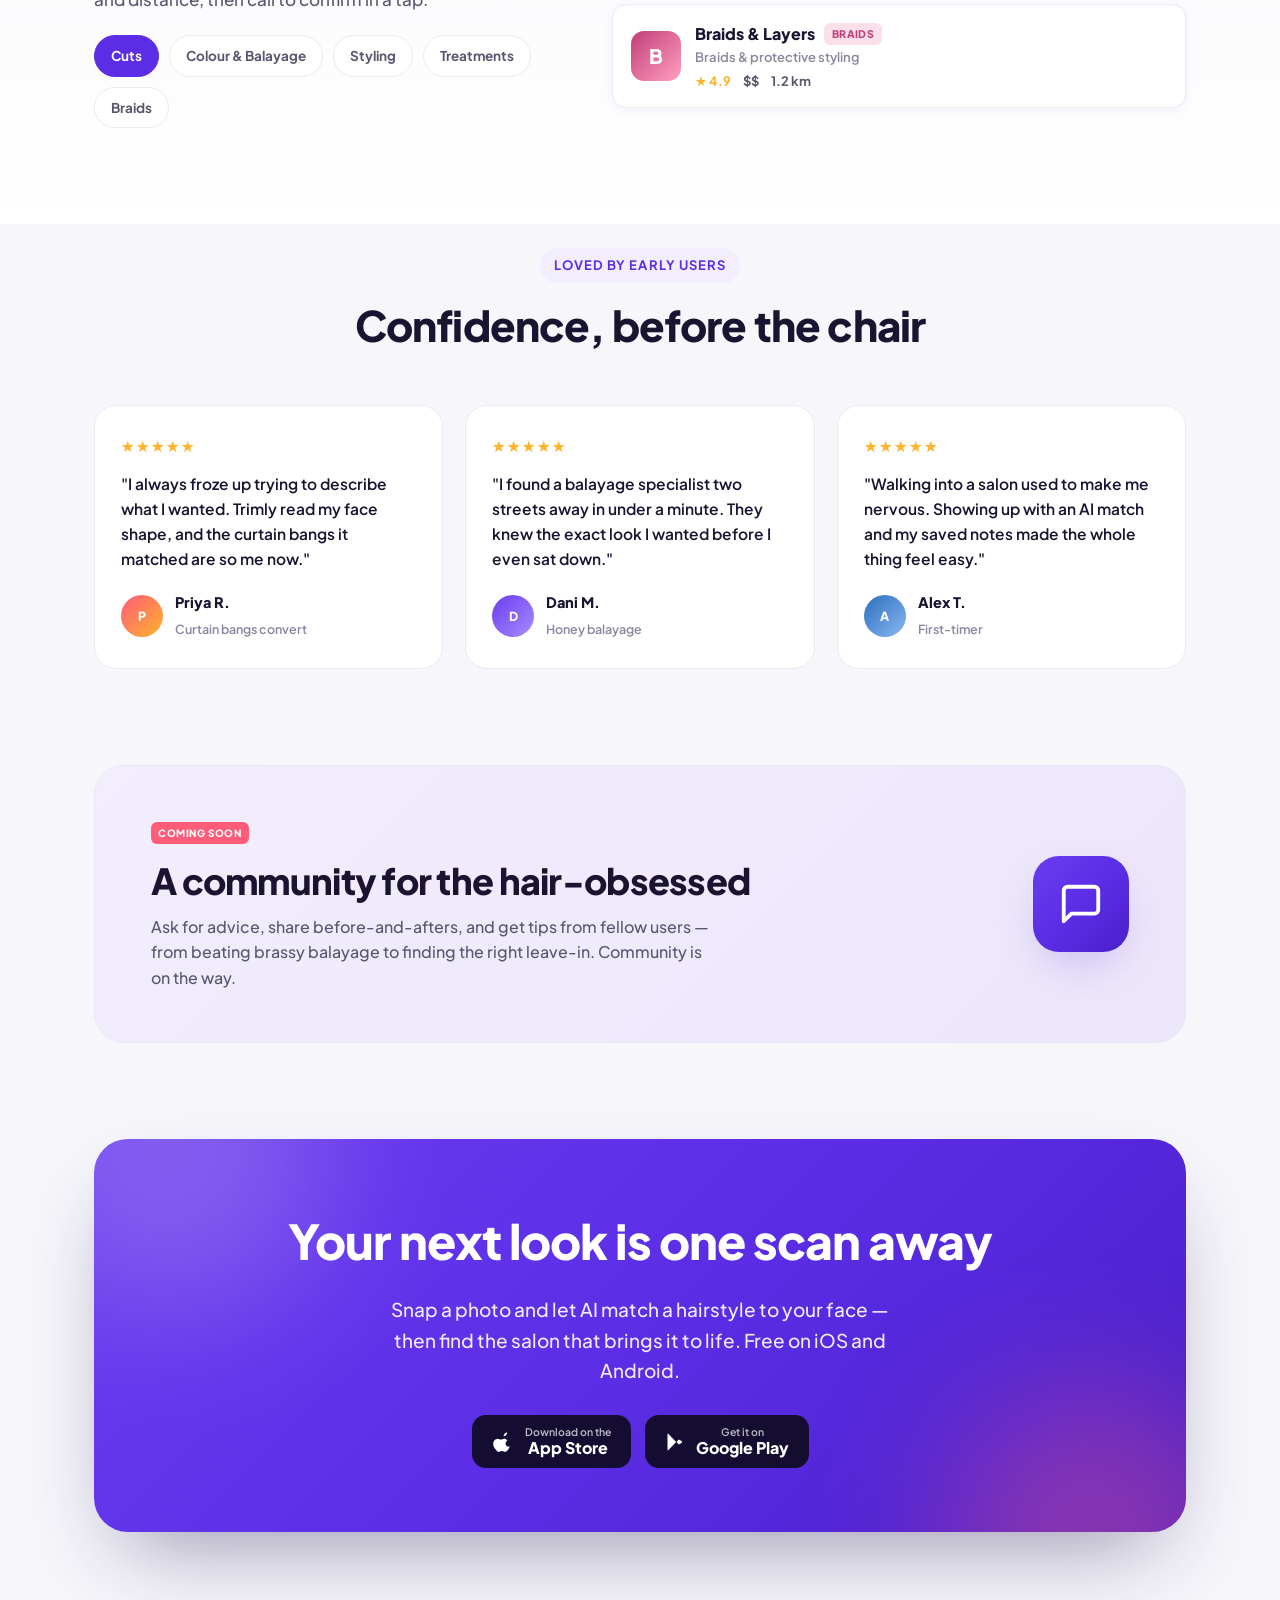
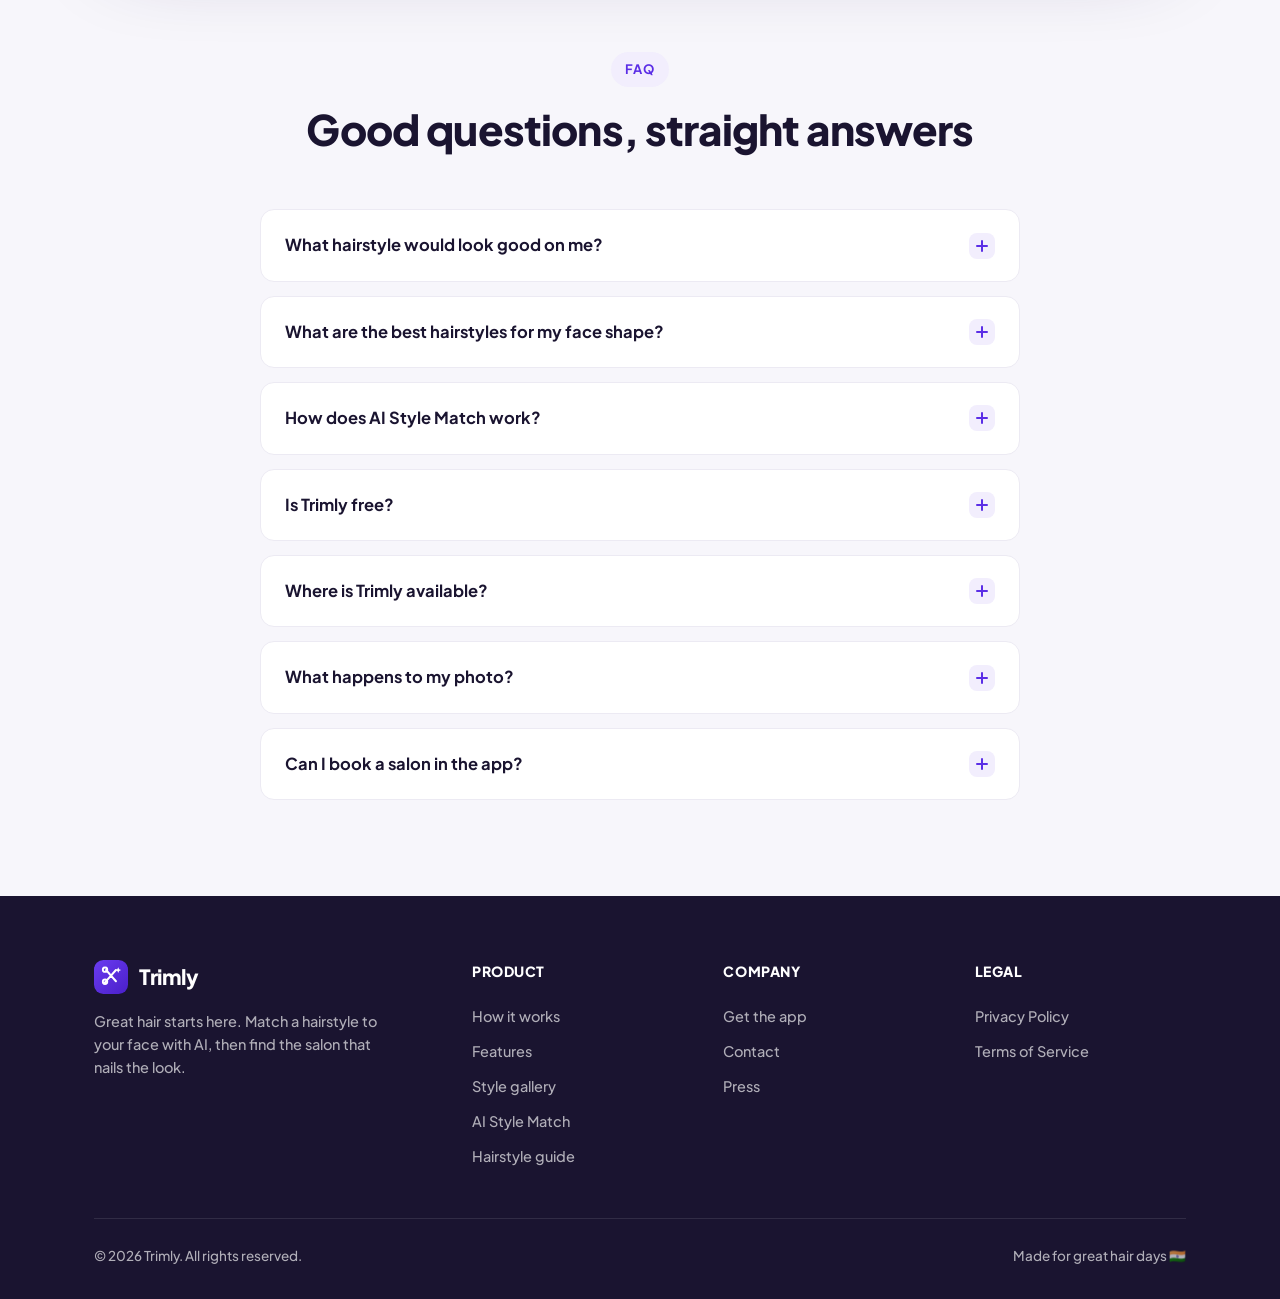
==== commit 7e37ef10: "Link store badges to live App Store and Play Store listings Trimly is now live on both stores, so sw" ====
--- a/index.html
+++ b/index.html
@@ -61,7 +61,7 @@
       { "@type": "Question", "name": "What are the best hairstyles for my face shape?", "acceptedAnswer": { "@type": "Answer", "text": "Oval faces suit almost any style; round faces look great with height and long layers; square faces are softened by waves and side-swept styles; heart faces are balanced by chin-length cuts and curtain bangs; long faces suit a fringe and width at the sides. See our full guide to hairstyles for your face shape, or let Trimly match them to you automatically." } },
       { "@type": "Question", "name": "How does AI Style Match work?", "acceptedAnswer": { "@type": "Answer", "text": "You take a photo of your face. Trimly analyses your face shape, recommends flattering hairstyles, and generates a realistic try-on of any look on your own face — so you can see it before you sit in the chair." } },
       { "@type": "Question", "name": "Is Trimly free?", "acceptedAnswer": { "@type": "Answer", "text": "Yes. Trimly is free to download and use on iOS and Android. Style discovery, salon browsing, and My Cuts are all included." } },
-      { "@type": "Question", "name": "Where is Trimly available?", "acceptedAnswer": { "@type": "Answer", "text": "Trimly is launching across India with a curated catalogue of over 4,500 local salons. More cities are being added all the time." } },
+      { "@type": "Question", "name": "Where is Trimly available?", "acceptedAnswer": { "@type": "Answer", "text": "Trimly is available across India with a curated catalogue of over 4,500 local salons. More cities are being added all the time." } },
       { "@type": "Question", "name": "Is my photo kept private?", "acceptedAnswer": { "@type": "Answer", "text": "Your face photo is processed for analysis and deleted afterwards — it is never used for anything else. AI Style Match is available to users 18 and over, with explicit consent, in line with India's DPDP Act." } }
     ]
   }
@@ -146,13 +146,13 @@
             <h1>Great hair <span class="grad-text">starts here.</span></h1>
             <p class="lede">Scan your face, get a face-shape read and the styles matched to it — then discover the top-rated salons near you that nail the look. All in one app.</p>
             <div class="hero-actions">
-              <a href="#download" class="store-badge" aria-label="Download on the App Store (coming soon)">
+              <a href="https://apps.apple.com/us/app/trimly-hairstyle-try-on/id6786060527" class="store-badge" aria-label="Download on the App Store" target="_blank" rel="noopener">
                 <svg width="22" height="22" viewBox="0 0 24 24" fill="#fff" aria-hidden="true"><path d="M16.5 1.5c.1 1-.3 2-1 2.8-.7.8-1.8 1.4-2.8 1.3-.1-1 .4-2 1-2.7.8-.8 2-1.4 2.8-1.4ZM19.3 17c-.5 1.1-.7 1.6-1.3 2.6-.9 1.4-2.1 3.1-3.6 3.1-1.3 0-1.7-.9-3.5-.9s-2.2.8-3.5.9c-1.5 0-2.6-1.5-3.5-2.9C1 17.3.7 13 2.3 10.7c.9-1.3 2.5-2.2 3.9-2.2 1.5 0 2.4.9 3.6.9 1.2 0 1.9-.9 3.6-.9 1.2 0 2.5.7 3.4 1.8-3 1.6-2.5 5.9.5 6.7Z"/></svg>
-                <span><small>Coming soon to the</small><b>App Store</b></span>
+                <span><small>Download on the</small><b>App Store</b></span>
               </a>
-              <a href="#download" class="store-badge" aria-label="Get it on Google Play (coming soon)">
+              <a href="https://play.google.com/store/apps/details?id=infoo.trimly.app" class="store-badge" aria-label="Get it on Google Play" target="_blank" rel="noopener">
                 <svg width="20" height="22" viewBox="0 0 24 24" aria-hidden="true"><path d="M3.6 1.8 13.4 12 3.6 22.2c-.4-.2-.6-.6-.6-1.1V2.9c0-.5.2-.9.6-1.1Z" fill="#fff"/><path d="m16.5 8.9 3.3 1.9c.9.5.9 1.8 0 2.3l-3.3 1.9-2.7-3 2.7-3Z" fill="#fff"/><path d="M5.1 1.3 15 7l-2.6 2.9L5.1 1.3Z" fill="#fff" opacity=".85"/><path d="M5.1 22.7 12.4 14l2.6 2.9L5.1 22.7Z" fill="#fff" opacity=".7"/></svg>
-                <span><small>Coming soon to</small><b>Google Play</b></span>
+                <span><small>Get it on</small><b>Google Play</b></span>
               </a>
             </div>
             <div class="hero-social">
@@ -164,7 +164,7 @@
               </div>
               <div class="rate">
                 <div class="stars" aria-hidden="true">★★★★★</div>
-                <b>4,500+ salons</b> ready to discover at launch
+                <b>4,500+ salons</b> ready to discover
               </div>
             </div>
           </div>
@@ -496,13 +496,13 @@
           <h2>Your next look is one scan away</h2>
           <p>Snap a photo and let AI match a hairstyle to your face — then find the salon that brings it to life. Free on iOS and Android.</p>
           <div class="cta-actions">
-            <a href="#" class="store-badge on-grad" aria-label="App Store (coming soon)">
+            <a href="https://apps.apple.com/us/app/trimly-hairstyle-try-on/id6786060527" class="store-badge on-grad" aria-label="Download on the App Store" target="_blank" rel="noopener">
               <svg width="22" height="22" viewBox="0 0 24 24" fill="#fff" aria-hidden="true"><path d="M16.5 1.5c.1 1-.3 2-1 2.8-.7.8-1.8 1.4-2.8 1.3-.1-1 .4-2 1-2.7.8-.8 2-1.4 2.8-1.4ZM19.3 17c-.5 1.1-.7 1.6-1.3 2.6-.9 1.4-2.1 3.1-3.6 3.1-1.3 0-1.7-.9-3.5-.9s-2.2.8-3.5.9c-1.5 0-2.6-1.5-3.5-2.9C1 17.3.7 13 2.3 10.7c.9-1.3 2.5-2.2 3.9-2.2 1.5 0 2.4.9 3.6.9 1.2 0 1.9-.9 3.6-.9 1.2 0 2.5.7 3.4 1.8-3 1.6-2.5 5.9.5 6.7Z"/></svg>
-              <span><small>Coming soon to the</small><b>App Store</b></span>
+              <span><small>Download on the</small><b>App Store</b></span>
             </a>
-            <a href="#" class="store-badge on-grad" aria-label="Google Play (coming soon)">
+            <a href="https://play.google.com/store/apps/details?id=infoo.trimly.app" class="store-badge on-grad" aria-label="Get it on Google Play" target="_blank" rel="noopener">
               <svg width="20" height="22" viewBox="0 0 24 24" aria-hidden="true"><path d="M3.6 1.8 13.4 12 3.6 22.2c-.4-.2-.6-.6-.6-1.1V2.9c0-.5.2-.9.6-1.1Z" fill="#fff"/><path d="m16.5 8.9 3.3 1.9c.9.5.9 1.8 0 2.3l-3.3 1.9-2.7-3 2.7-3Z" fill="#fff"/></svg>
-              <span><small>Coming soon to</small><b>Google Play</b></span>
+              <span><small>Get it on</small><b>Google Play</b></span>
             </a>
           </div>
         </div>
@@ -535,7 +535,7 @@
           </details>
           <details class="faq-item reveal">
             <summary>Where is Trimly available? <span class="plus">+</span></summary>
-            <div class="faq-body">Trimly is launching across India with a curated catalogue of over 4,500 local salons including ratings, hours and contact details. More cities are being added all the time.</div>
+            <div class="faq-body">Trimly is available across India with a curated catalogue of over 4,500 local salons including ratings, hours and contact details. More cities are being added all the time.</div>
           </details>
           <details class="faq-item reveal">
             <summary>What happens to my photo? <span class="plus">+</span></summary>
